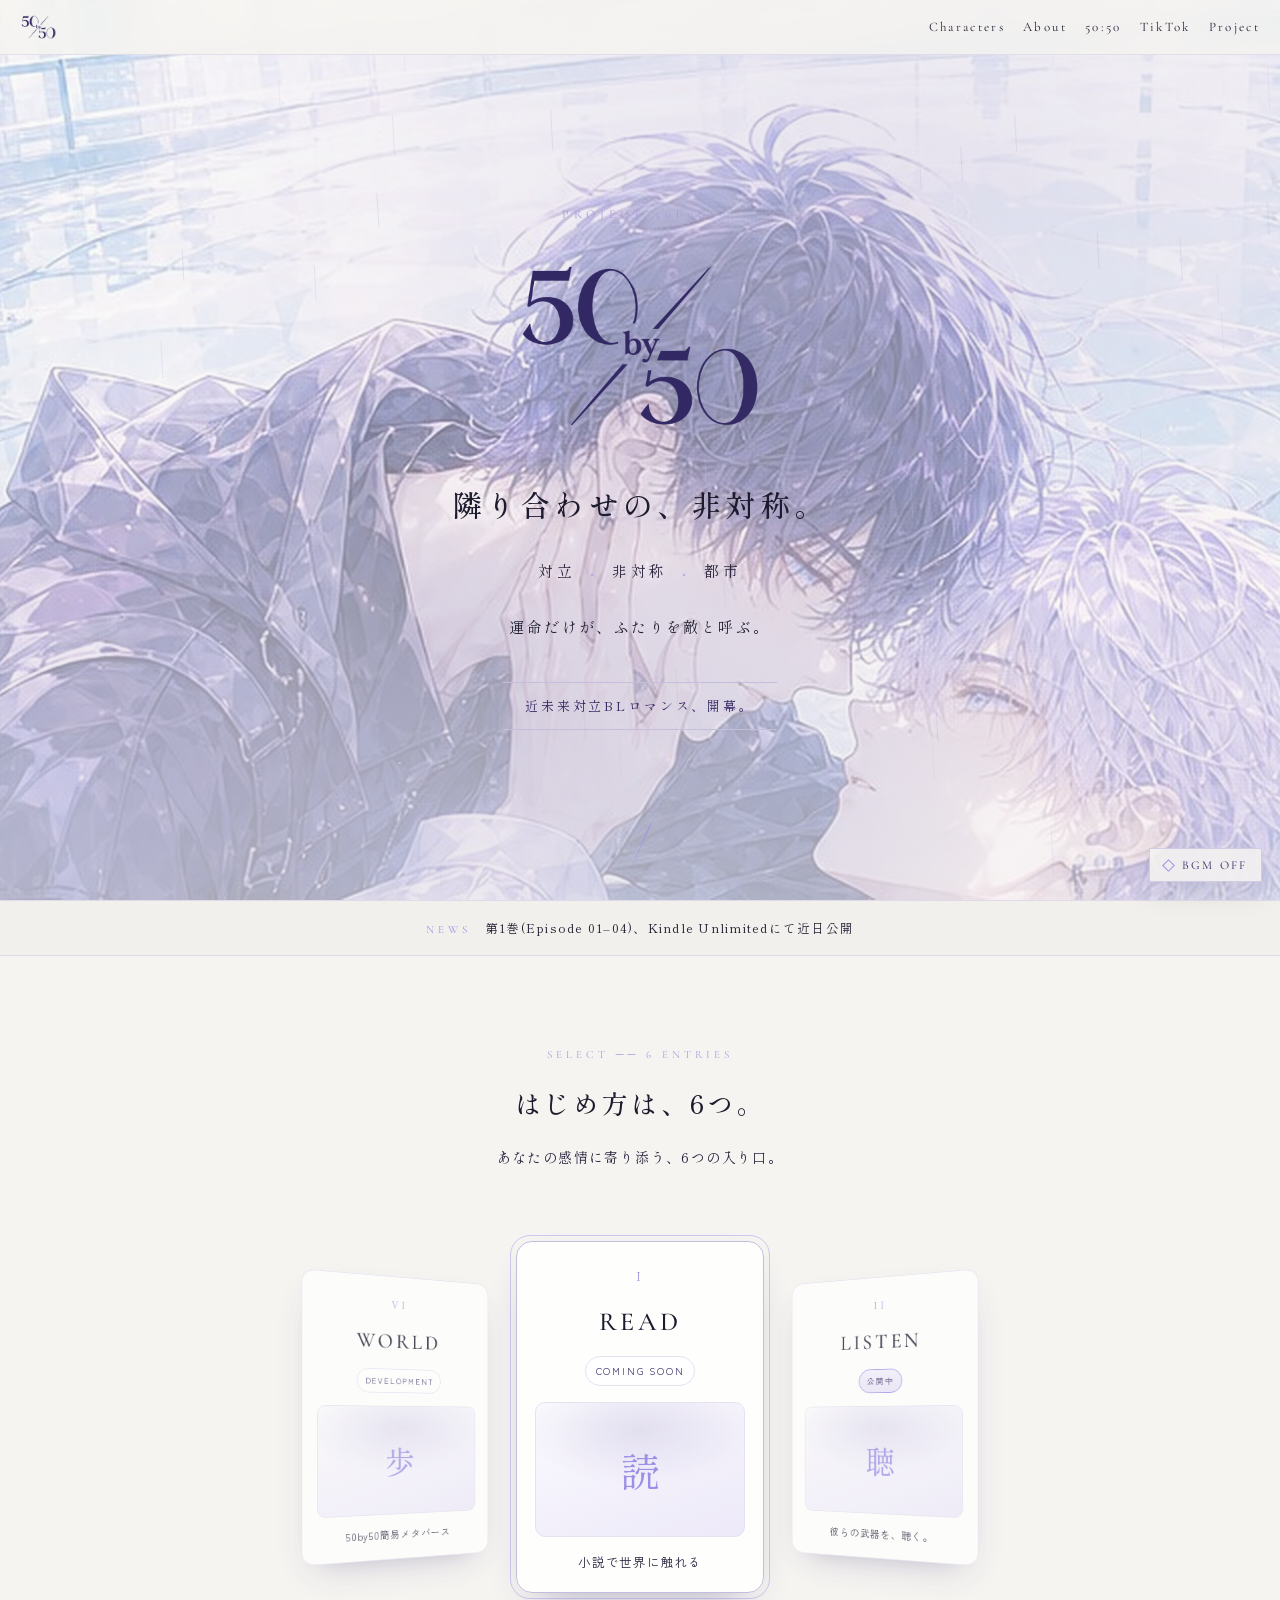
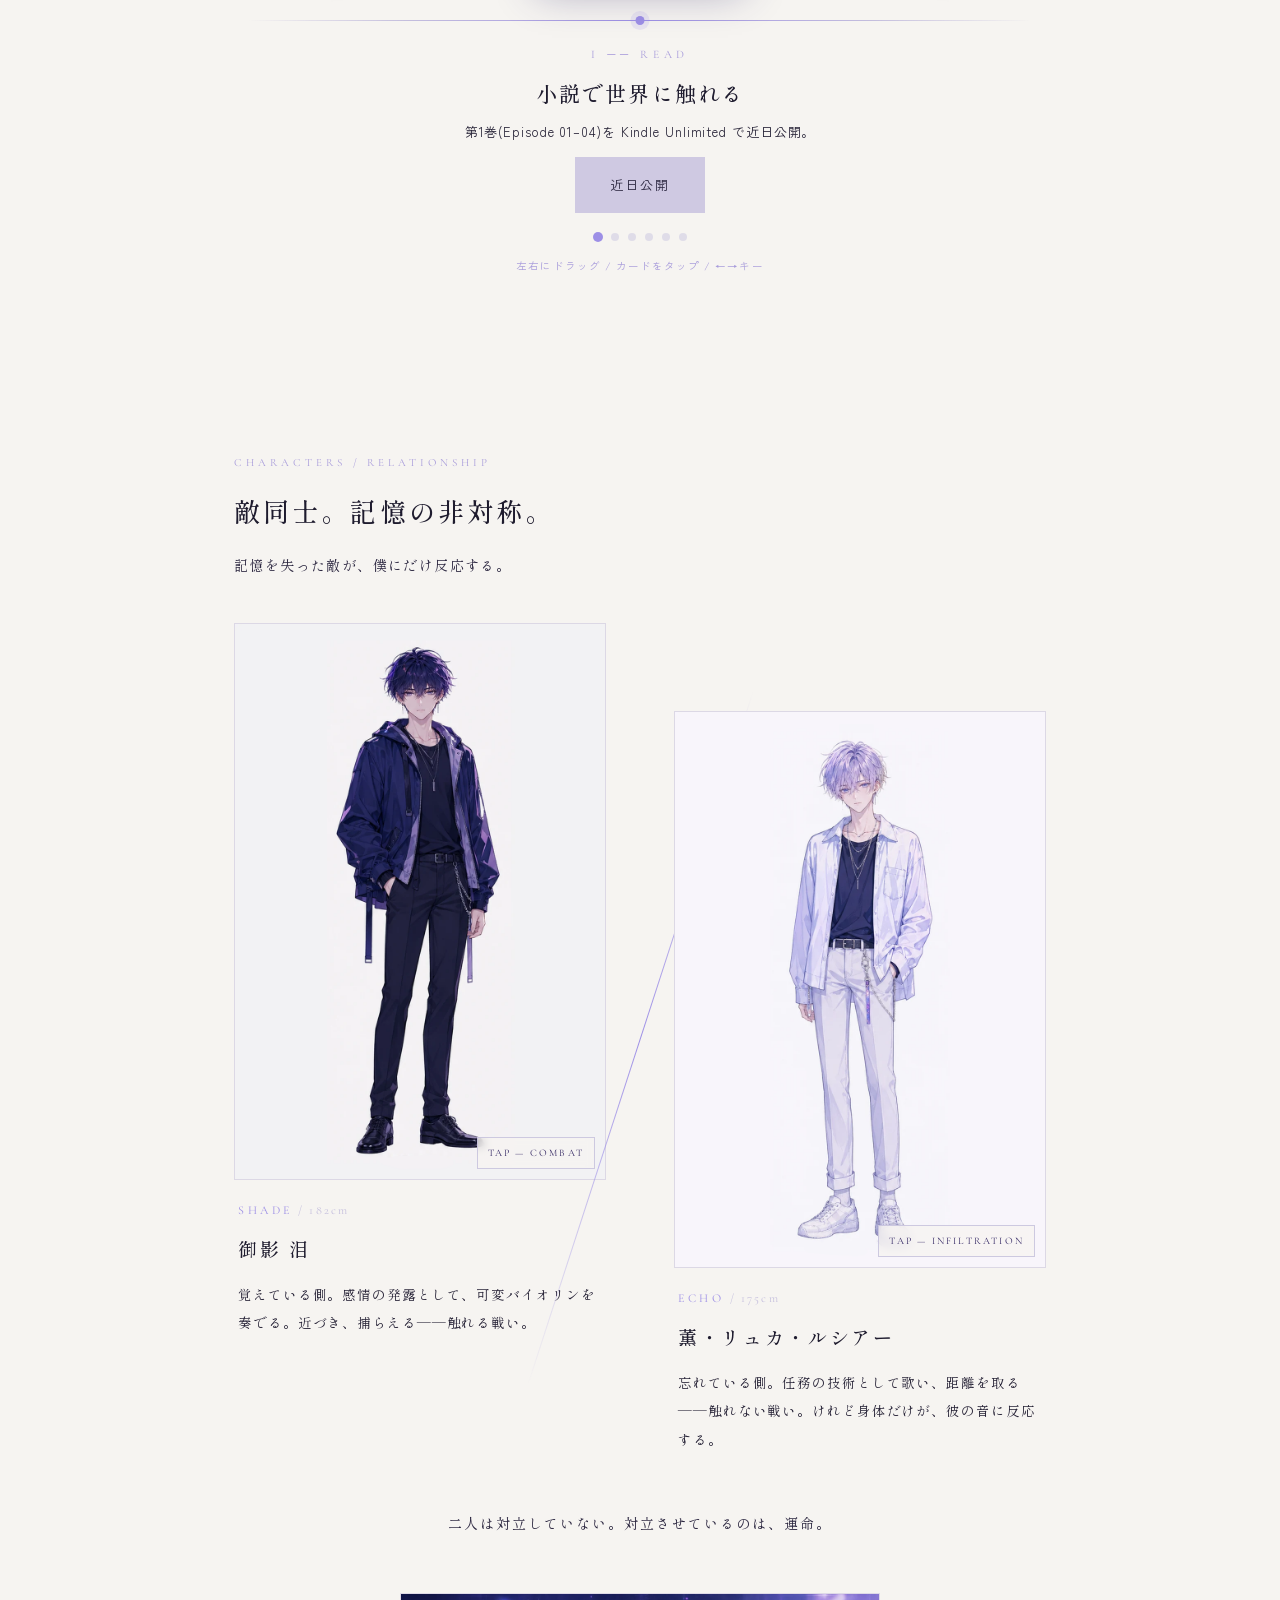
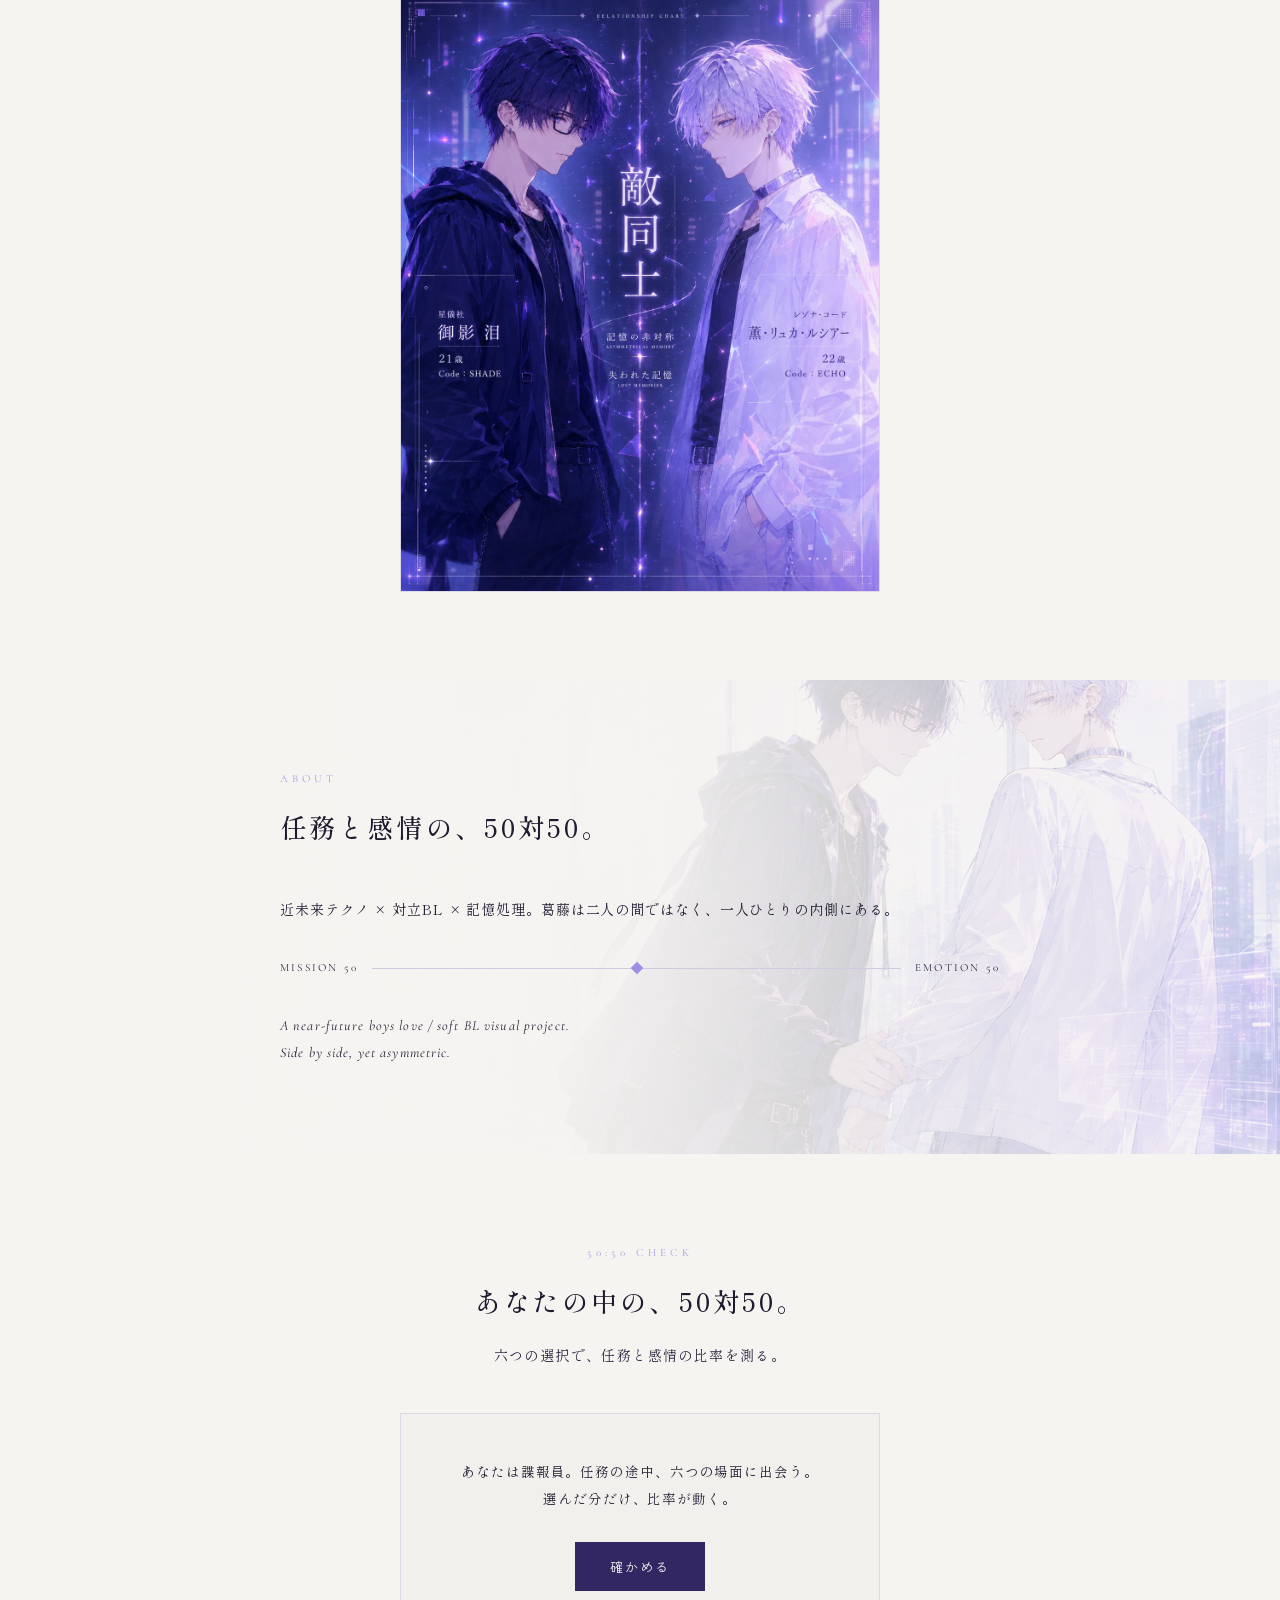
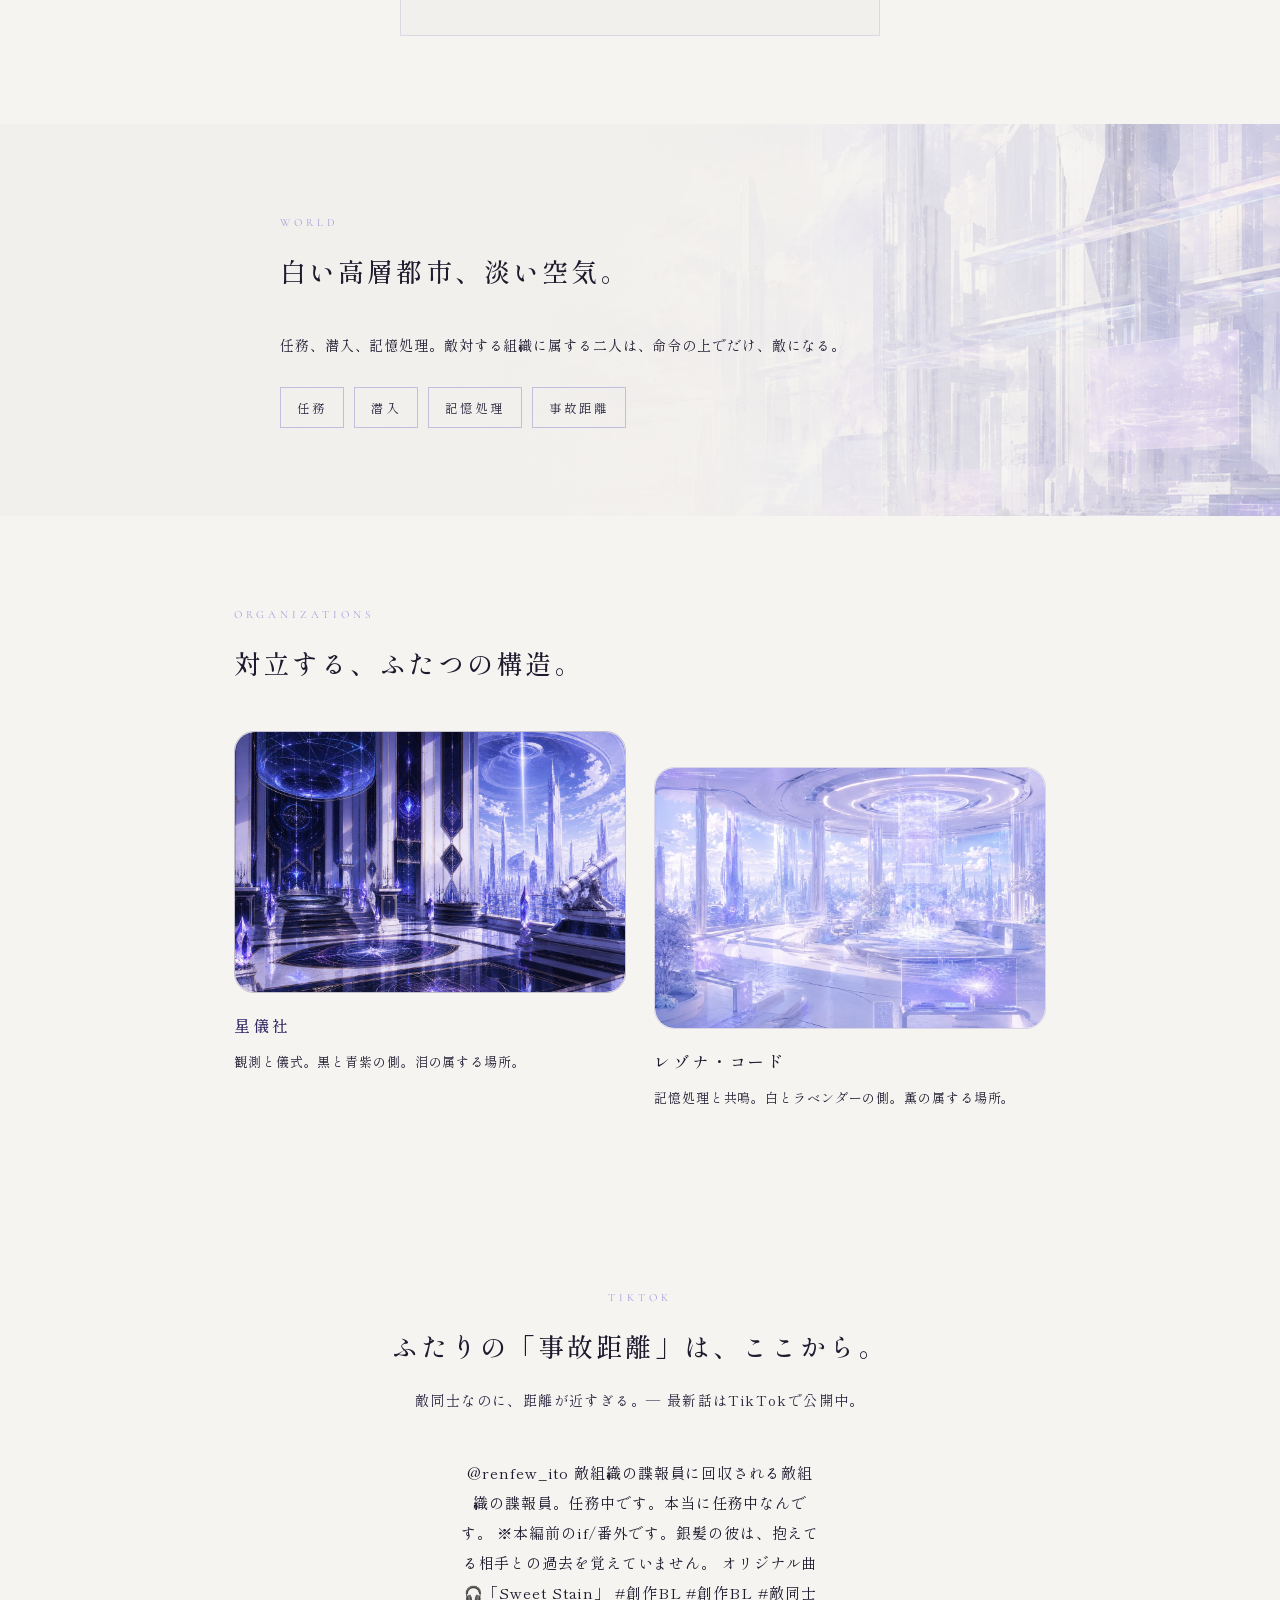
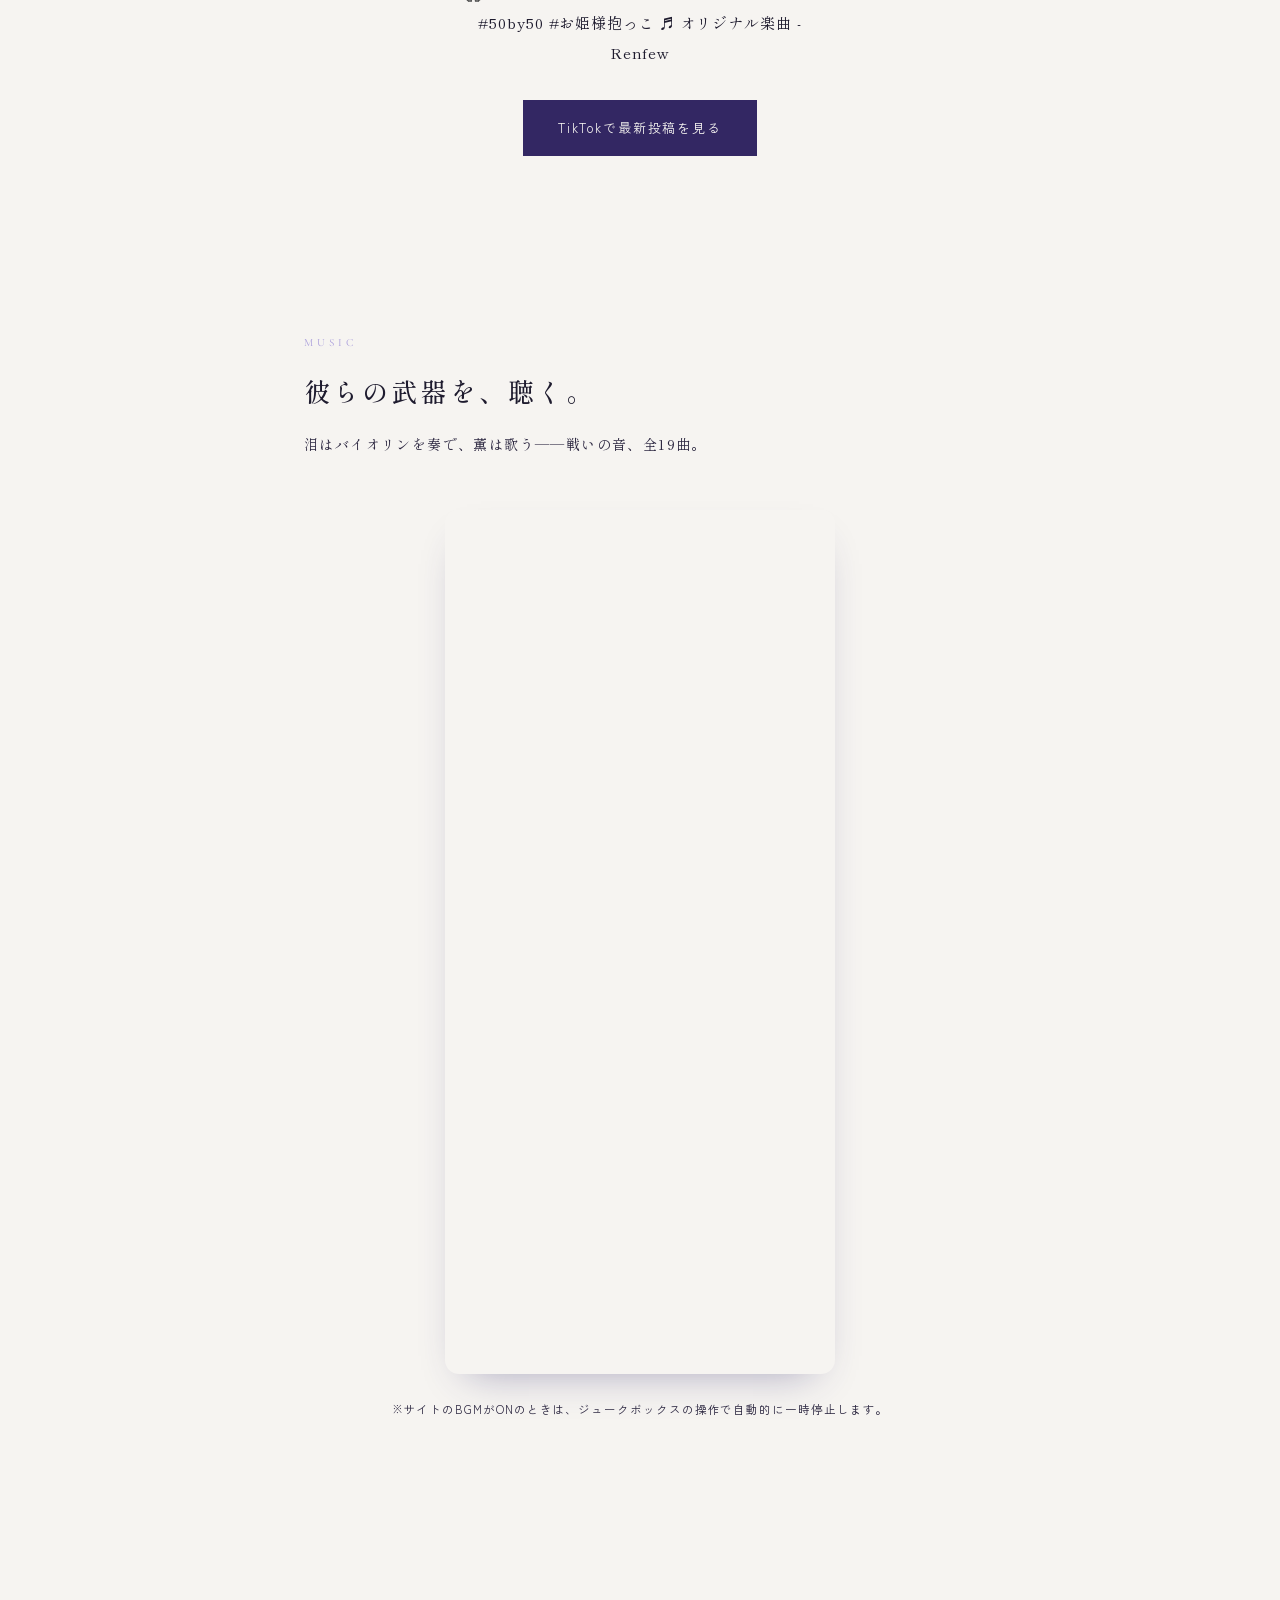
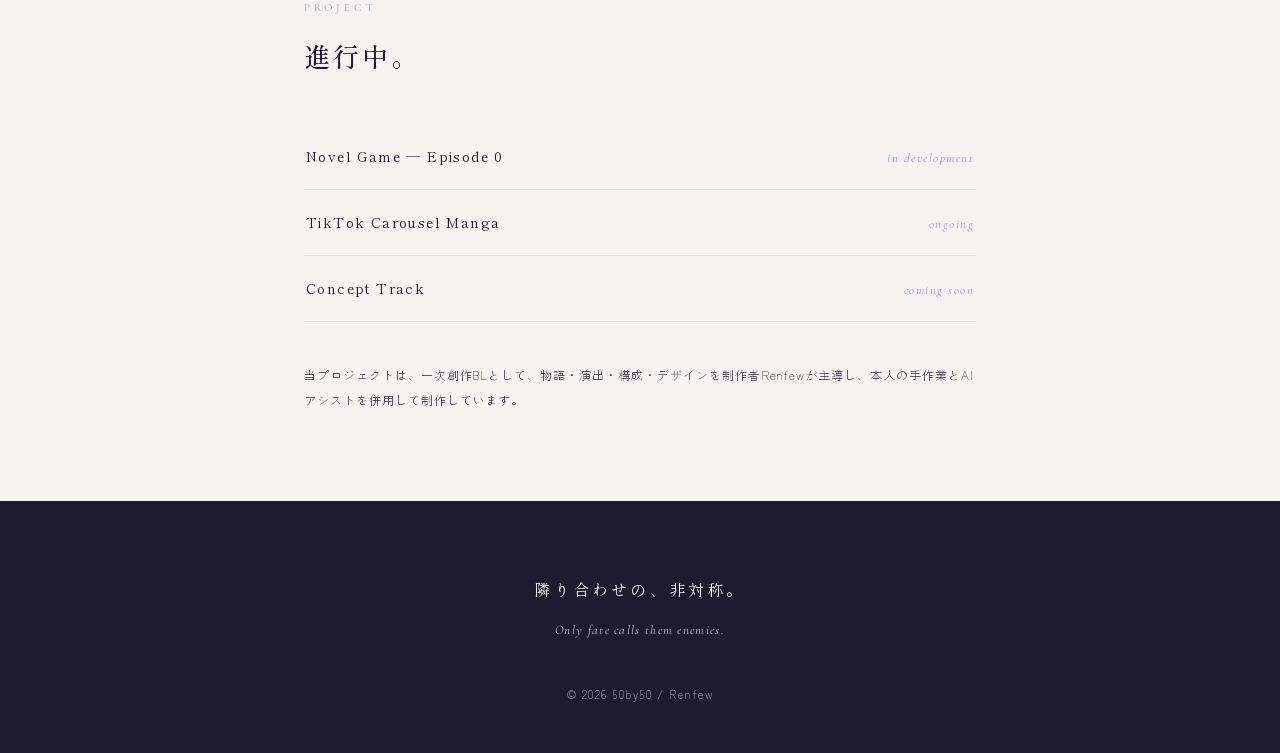
==== index.html @ e81bf373 "Merge branch 'claude/50by50-lp-renewal-pm21ul': LP renewal (hero rain canvas, NEWS band, entry selec" ====
<!DOCTYPE html>
<html lang="ja">
<head>
<meta charset="UTF-8">
<meta name="viewport" content="width=device-width, initial-scale=1.0">
<title>50by50 | 隣り合わせの、非対称。— 近未来対立BLロマンス</title>
<meta name="description" content="運命だけが、ふたりを敵と呼ぶ。対立 × 非対称 × 都市 — 近未来対立BLロマンス『50by50』公式サイト。near-future boys love / soft BL visual project.">

<!-- OGP -->
<meta property="og:title" content="50by50 | 隣り合わせの、非対称。">
<meta property="og:description" content="運命だけが、ふたりを敵と呼ぶ。近未来対立BLロマンス、開幕。">
<meta property="og:type" content="website">
<meta property="og:url" content="https://yuukigenira-dev.github.io/50by50-lp/">
<meta property="og:image" content="https://yuukigenira-dev.github.io/50by50-lp/assets/images/ogp.jpg">
<meta property="og:image:secure_url" content="https://yuukigenira-dev.github.io/50by50-lp/assets/images/ogp.jpg">
<meta property="og:image:type" content="image/jpeg">
<meta property="og:image:width" content="1200">
<meta property="og:image:height" content="630">
<meta property="og:image:alt" content="50by50 | 隣り合わせの、非対称。">
<meta name="twitter:card" content="summary_large_image">
<meta name="twitter:title" content="50by50 | 隣り合わせの、非対称。">
<meta name="twitter:description" content="運命だけが、ふたりを敵と呼ぶ。近未来対立BLロマンス、開幕。">
<meta name="twitter:image" content="https://yuukigenira-dev.github.io/50by50-lp/assets/images/ogp.jpg">

<link rel="icon" type="image/png" href="assets/icons/favicon.png">
<link rel="preconnect" href="https://fonts.googleapis.com">
<link rel="preconnect" href="https://fonts.gstatic.com" crossorigin>
<link href="https://fonts.googleapis.com/css2?family=Shippori+Mincho+B1:wght@400;500;600&family=Zen+Kaku+Gothic+New:wght@300;400;500&family=Cormorant+Garamond:ital,wght@0,400;0,500;1,400&display=swap" rel="stylesheet">
<link rel="stylesheet" href="style.css">
</head>
<body>

<!-- ===== Header ===== -->
<header class="site-header" id="siteHeader">
  <a href="#hero" class="header-logo" aria-label="50by50 トップへ">
    <img src="assets/icons/logo-50by50-full-dark.png" alt="50by50">
  </a>
  <nav class="header-nav" aria-label="セクション">
    <a href="#characters">Characters</a>
    <a href="#about">About</a>
    <a href="#diagnosis">50:50</a>
    <a href="#tiktok">TikTok</a>
    <a href="#project">Project</a>
  </nav>
</header>

<!-- ===== BGM Control ===== -->
<button class="bgm-toggle" type="button" aria-pressed="false" aria-label="BGMをオンにする" data-bgm-toggle>
  <span class="bgm-mark" aria-hidden="true"></span>
  <span class="bgm-label">BGM OFF</span>
</button>
<audio id="siteBgm" src="assets/audio/bgm-main.mp3" preload="auto" loop></audio>

<!-- ===== 1. Hero ===== -->
<section class="hero" id="hero">
  <div class="hero-bg" aria-hidden="true">
    <img src="assets/images/hero-rain.jpg" alt="" decoding="async" fetchpriority="high">
    <div class="hero-veil"></div>
    <canvas id="heroRainFx"></canvas>
  </div>

  <div class="hero-inner">
    <p class="hero-eyebrow">PROJECT&nbsp;50by50</p>
    <h1 class="hero-logo">
      <img src="assets/icons/logo-50by50-full-dark.png" alt="50by50">
    </h1>
    <p class="hero-concept">隣り合わせの、非対称。</p>
    <p class="hero-formula"><span>対立</span><i>×</i><span>非対称</span><i>×</i><span>都市</span></p>
    <p class="hero-emotion">運命だけが、ふたりを敵と呼ぶ。</p>
    <p class="hero-genre">近未来対立BLロマンス、開幕。</p>
  </div>

  <a href="#characters" class="hero-scroll" aria-label="次のセクションへ">
    <span class="hero-scroll-line"></span>
  </a>
</section>

<!-- ===== 1.5 News ===== -->
<aside class="news-band" id="news" aria-label="お知らせ">
  <ul class="news-list">
    <!-- 項目追加時: <li><time class="news-date" datetime="2026-01-01">2026.01.01</time><a class="news-text" href="URL">本文</a></li> -->
    <li>
      <span class="news-label">NEWS</span>
      <span class="news-text">第1巻(Episode 01–04)、Kindle Unlimitedにて近日公開</span>
    </li>
  </ul>
</aside>

<!-- ===== 1.6 Entries（はじめ方は、6つ。） ===== -->
<section class="section entries" id="entries" aria-label="はじめ方の選択">
  <div class="section-head fade">
    <p class="eyebrow">SELECT&nbsp;──&nbsp;6&nbsp;ENTRIES</p>
    <h2>はじめ方は、6つ。</h2>
    <p class="section-lead">あなたの感情に寄り添う、6つの入り口。</p>
  </div>

  <div class="entry-stage" id="entryStage" role="listbox" aria-label="入り口を選ぶ(左右にドラッグ)"></div>

  <div class="entry-readout" aria-live="polite">
    <p class="entry-kicker" id="entryKicker"></p>
    <h3 id="entryTitle"></h3>
    <p class="entry-desc" id="entryDesc"></p>
    <a class="btn btn-accent entry-cta" id="entryCta" href="#"></a>
  </div>
  <div class="entry-dots" id="entryDots"></div>
  <p class="entry-hint">左右にドラッグ / カードをタップ / ←→キー</p>
</section>

<!-- ===== 2. Characters / Relationship ===== -->
<section class="section characters" id="characters">
  <div class="section-head fade">
    <p class="eyebrow">CHARACTERS&nbsp;/&nbsp;RELATIONSHIP</p>
    <h2>敵同士。記憶の非対称。</h2>
    <p class="section-lead">記憶を失った敵が、僕にだけ反応する。</p>
  </div>

  <div class="char-stage">
    <article class="char-card char-shade fade">
      <figure class="char-toggle" tabindex="0" role="button" aria-pressed="false" aria-label="泪の立ち絵を通常と戦闘で切り替え">
        <img class="img-base" src="assets/images/character-shade.webp" alt="御影泪 / SHADE 立ち絵">
        <img class="img-alt" src="assets/images/character-shade-battle.webp" alt="御影泪 / SHADE 戦闘形態 — 可変バイオリン" loading="lazy">
        <span class="tap-badge">TAP&nbsp;—&nbsp;COMBAT</span>
      </figure>
      <div class="char-meta">
        <p class="char-code">SHADE<span class="char-h">&nbsp;/&nbsp;182cm</span></p>
        <h3>御影&nbsp;泪</h3>
        <p class="char-desc">覚えている側。感情の発露として、可変バイオリンを奏でる。近づき、捕らえる——触れる戦い。</p>
      </div>
    </article>

    <div class="char-slash fade" aria-hidden="true"><span></span></div>

    <article class="char-card char-echo fade">
      <figure class="char-toggle" tabindex="0" role="button" aria-pressed="false" aria-label="薫の立ち絵を通常と潜入形態で切り替え">
        <img class="img-base" src="assets/images/character-echo.webp" alt="薫・リュカ・ルシアー / ECHO 立ち絵">
        <img class="img-alt" src="assets/images/character-echo-alt.webp" alt="薫・リュカ・ルシアー / ECHO 女装潜入形態" loading="lazy">
        <span class="tap-badge">TAP&nbsp;—&nbsp;INFILTRATION</span>
      </figure>
      <div class="char-meta">
        <p class="char-code">ECHO<span class="char-h">&nbsp;/&nbsp;175cm</span></p>
        <h3>薫・リュカ・ルシアー</h3>
        <p class="char-desc">忘れている側。任務の技術として歌い、距離を取る——触れない戦い。けれど身体だけが、彼の音に反応する。</p>
      </div>
    </article>
  </div>

  <p class="char-note fade">二人は対立していない。対立させているのは、運命。</p>

  <figure class="relationship-fig fade">
    <img src="assets/images/relationship.webp" alt="相関図: 敵同士 — 記憶の非対称 / 失われた記憶" loading="lazy">
  </figure>
</section>

<!-- ===== 3. About ===== -->
<section class="section about" id="about">
  <div class="section-head fade">
    <p class="eyebrow">ABOUT</p>
    <h2>任務と感情の、50対50。</h2>
  </div>
  <div class="about-body fade">
    <p>近未来テクノ × 対立BL × 記憶処理。葛藤は二人の間ではなく、一人ひとりの内側にある。</p>
    <div class="gauge" role="img" aria-label="任務50 対 感情50のゲージ">
      <span class="gauge-label">MISSION&nbsp;50</span>
      <span class="gauge-bar"><i></i></span>
      <span class="gauge-label">EMOTION&nbsp;50</span>
    </div>
    <p class="about-en">A near-future boys love / soft BL visual project.<br>Side by side, yet asymmetric.</p>
  </div>
</section>

<!-- ===== 3.5 50:50 Check（診断） ===== -->
<section class="section diagnosis" id="diagnosis">
  <div class="section-head fade">
    <p class="eyebrow">50:50&nbsp;CHECK</p>
    <h2>あなたの中の、50対50。</h2>
    <p class="section-lead">六つの選択で、任務と感情の比率を測る。</p>
  </div>

  <div class="diag-stage fade" id="diagStage">

    <!-- 導入 -->
    <div class="diag-view" data-diag-view="intro">
      <p class="diag-copy">あなたは諜報員。任務の途中、六つの場面に出会う。<br>選んだ分だけ、比率が動く。</p>
      <button type="button" class="btn btn-accent diag-start">確かめる</button>
    </div>

    <!-- 設問（中身はJSが差し込む） -->
    <div class="diag-view" data-diag-view="question" hidden>
      <p class="diag-progress"><span class="diag-qnum">01</span>&nbsp;/&nbsp;<span class="diag-qtotal">06</span></p>
      <div class="diag-progress-bar" aria-hidden="true"><i></i></div>
      <p class="diag-qtext"></p>
      <div class="diag-choices">
        <button type="button" class="diag-choice" data-side="m"></button>
        <button type="button" class="diag-choice" data-side="e"></button>
      </div>
    </div>

    <!-- 結果 -->
    <div class="diag-view diag-result" data-diag-view="result" hidden aria-live="polite">
      <p class="diag-result-eyebrow">YOUR&nbsp;RATIO</p>
      <h3 class="diag-type"></h3>
      <p class="diag-type-en"></p>
      <div class="gauge diag-gauge" role="img" aria-label="あなたの任務と感情の比率">
        <span class="gauge-label">MISSION&nbsp;<b class="diag-m">50</b></span>
        <span class="gauge-bar"><i></i></span>
        <span class="gauge-label">EMOTION&nbsp;<b class="diag-e">50</b></span>
      </div>
      <p class="diag-result-copy"></p>
      <figure class="diag-card-fig">
        <img class="diag-card-img" alt="50:50診断の結果カード">
        <figcaption>画像を長押しでも保存できます</figcaption>
      </figure>
      <div class="diag-actions">
        <button type="button" class="btn btn-accent diag-share">画像をシェア</button>
        <button type="button" class="btn btn-line diag-save">画像を保存</button>
        <button type="button" class="btn btn-line diag-copy-cap">キャプションをコピー</button>
      </div>
      <p class="diag-note">#50by50 を添えて、あなたの比率を残していって。</p>
      <button type="button" class="diag-retry">もう一度確かめる</button>
    </div>

  </div>
</section>

<!-- ===== 4. World ===== -->
<section class="section world" id="world">
  <div class="section-head fade">
    <p class="eyebrow">WORLD</p>
    <h2>白い高層都市、淡い空気。</h2>
  </div>
  <div class="world-body fade">
    <p>任務、潜入、記憶処理。敵対する組織に属する二人は、命令の上でだけ、敵になる。</p>
    <ul class="world-words" aria-label="世界観キーワード">
      <li>任務</li><li>潜入</li><li>記憶処理</li><li>事故距離</li>
    </ul>
  </div>
</section>

<!-- ===== 5. Organizations ===== -->
<section class="section orgs" id="organizations">
  <div class="section-head fade">
    <p class="eyebrow">ORGANIZATIONS</p>
    <h2>対立する、ふたつの構造。</h2>
  </div>
  <div class="org-grid">
    <article class="org-card org-dark fade">
      <figure><img src="assets/images/org-seigisha.webp" alt="星儀社イメージ" loading="lazy"></figure>
      <h3>星儀社</h3>
      <p>観測と儀式。黒と青紫の側。泪の属する場所。</p>
    </article>
    <article class="org-card org-light fade">
      <figure><img src="assets/images/org-resona.webp" alt="レゾナ・コードイメージ" loading="lazy"></figure>
      <h3>レゾナ・コード</h3>
      <p>記憶処理と共鳴。白とラベンダーの側。薫の属する場所。</p>
    </article>
  </div>
</section>

<!-- ===== 6. TikTok ===== -->
<section class="section tiktok" id="tiktok">
  <div class="section-head fade">
    <p class="eyebrow">TIKTOK</p>
    <h2>ふたりの「事故距離」は、ここから。</h2>
    <p class="section-lead">敵同士なのに、距離が近すぎる。— 最新話はTikTokで公開中。</p>
  </div>
  <div class="tiktok-body fade">
    <blockquote class="tiktok-embed" cite="https://www.tiktok.com/@renfew_ito/video/7650756233498021138" data-video-id="7650756233498021138" style="max-width: 360px; min-width: 325px;">
      <section>
        <a target="_blank" title="@renfew_ito" href="https://www.tiktok.com/@renfew_ito?refer=embed">@renfew_ito</a>
        敵組織の諜報員に回収される敵組織の諜報員。任務中です。本当に任務中なんです。
        ※本編前のif/番外です。銀髪の彼は、抱えてる相手との過去を覚えていません。
        オリジナル曲🎧「Sweet Stain」
        <a title="創作bl" target="_blank" href="https://www.tiktok.com/tag/%E5%89%B5%E4%BD%9Cbl?refer=embed">#創作BL</a>
        <a title="創作bl" target="_blank" href="https://www.tiktok.com/tag/%E5%89%B5%E4%BD%9Cbl?refer=embed">#創作BL</a>
        <a title="敵同士" target="_blank" href="https://www.tiktok.com/tag/%E6%95%B5%E5%90%8C%E5%A3%AB?refer=embed">#敵同士</a>
        <a title="50by50" target="_blank" href="https://www.tiktok.com/tag/50by50?refer=embed">#50by50</a>
        <a title="お姫様抱っこ" target="_blank" href="https://www.tiktok.com/tag/%E3%81%8A%E5%A7%AB%E6%A7%98%E6%8A%B1%E3%81%A3%E3%81%93?refer=embed">#お姫様抱っこ</a>
        <a target="_blank" title="♬ オリジナル楽曲  - Renfew" href="https://www.tiktok.com/music/オリジナル楽曲-Renfew-7650756279216507669?refer=embed">♬ オリジナル楽曲  - Renfew</a>
      </section>
    </blockquote>
    <script async src="https://www.tiktok.com/embed.js"></script>
    <a class="btn btn-accent" href="https://www.tiktok.com/@renfew_ito" target="_blank" rel="noopener">
      TikTokで最新投稿を見る
    </a>
  </div>
</section>

<!-- ===== 7. Music（Resonant Jukebox） ===== -->
<section class="section music" id="music">
  <div class="section-head fade">
    <p class="eyebrow">MUSIC</p>
    <h2>彼らの武器を、聴く。</h2>
    <p class="section-lead">泪はバイオリンを奏で、薫は歌う——戦いの音、全19曲。</p>
  </div>
  <div class="jukebox-wrap fade">
    <iframe frameborder="0"
      src="https://itch.io/embed-upload/18254888?color=F7F6FC"
      allowfullscreen=""
      width="390" height="864"
      title="50by50 Resonant Jukebox"
      loading="lazy">
      <a href="https://renfew.itch.io/50by50-jukebox">Play 50by50-Jukebox on itch.io</a>
    </iframe>
  </div>
  <p class="jukebox-note fade">※サイトのBGMがONのときは、ジュークボックスの操作で自動的に一時停止します。</p>
</section>

<!-- ===== 8. Project ===== -->
<section class="section project" id="project">
  <div class="section-head fade">
    <p class="eyebrow">PROJECT</p>
    <h2>進行中。</h2>
  </div>
  <ul class="project-list fade">
    <li><span class="pj-name">Novel&nbsp;Game&nbsp;—&nbsp;Episode&nbsp;0</span><span class="pj-status">in&nbsp;development</span></li>
    <li><span class="pj-name">TikTok&nbsp;Carousel&nbsp;Manga</span><span class="pj-status">ongoing</span></li>
    <li><span class="pj-name">Concept&nbsp;Track</span><span class="pj-status">coming&nbsp;soon</span></li>
  </ul>
  <p class="project-note fade">当プロジェクトは、一次創作BLとして、物語・演出・構成・デザインを制作者Renfewが主導し、本人の手作業とAIアシストを併用して制作しています。</p>
</section>

<!-- ===== Footer ===== -->
<footer class="site-footer">
  <p class="footer-concept">隣り合わせの、非対称。</p>
  <p class="footer-en">Only fate calls them enemies.</p>
  <p class="footer-credit">&copy; 2026 50by50 / Renfew</p>
</footer>

<script src="script.js"></script>
<script src="diagnosis.js"></script>
</body>
</html>
---- style.css ----
/* ==========================================================
   50by50 LP — style.css
   確定パレット（13_カラーパレット準拠）
   面は淡く、点で締める。Accentは画面の5〜10%。純黒禁止。
   ========================================================== */
:root {
  --logo-dark: #332763;
  --base: #F6F4F1;
  --base-alt: #F2F0EC;
  --dark-1: #1E1B2E;
  --dark-2: #252135;
  --dark-3: #2C2740;
  --sub-1: #CFC9E2;
  --sub-2: #C4BEDD;
  --accent-rui: #9D8FE6;
  --accent-soft: #A89CDB;

  --font-display: "Shippori Mincho B1", "Noto Serif JP", serif;
  --font-en: "Cormorant Garamond", serif;
  --font-ui: "Zen Kaku Gothic New", sans-serif;
}

* { margin: 0; padding: 0; box-sizing: border-box; }

html { scroll-behavior: smooth; }

body {
  background: var(--base);
  color: var(--dark-1);
  font-family: var(--font-display);
  font-weight: 400;
  line-height: 2;
  letter-spacing: 0.06em;
  font-size: 15px;
  -webkit-font-smoothing: antialiased;
}

img { max-width: 100%; display: block; }
a { color: inherit; text-decoration: none; }
a:focus-visible, button:focus-visible {
  outline: 2px solid var(--accent-rui);
  outline-offset: 3px;
}

/* ===== Header ===== */
.site-header {
  position: fixed;
  top: 0; left: 0; right: 0;
  z-index: 100;
  display: flex;
  align-items: center;
  justify-content: space-between;
  padding: 14px 20px;
  background: color-mix(in srgb, var(--base) 82%, transparent);
  backdrop-filter: blur(10px);
  -webkit-backdrop-filter: blur(10px);
  border-bottom: 1px solid color-mix(in srgb, var(--sub-1) 50%, transparent);
  transition: padding .3s ease;
}
.header-logo img { height: 26px; width: auto; }
.header-nav { display: flex; gap: 18px; }
.header-nav a {
  font-family: var(--font-en);
  font-size: 13px;
  letter-spacing: 0.18em;
  color: var(--dark-2);
}
.header-nav a:hover { color: var(--accent-rui); }
@media (max-width: 480px) {
  .header-nav { gap: 12px; }
  .header-nav a { font-size: 11px; letter-spacing: 0.12em; }
}

/* ===== Hero ===== */
.hero {
  position: relative;
  min-height: 100svh;
  display: flex;
  align-items: center;
  justify-content: center;
  overflow: hidden;
  text-align: center;
}
.hero-bg {
  position: absolute; inset: 0;
  z-index: 0;
}
.hero-bg video {
  width: 100%; height: 100%;
  object-fit: cover;
  opacity: 0.3; /* 規定: 0.25〜0.35 */
}
.hero-bg img {
  width: 100%; height: 100%;
  object-fit: cover;
  object-position: center 58%; /* 水面ライン(WATER_TOP)と合わせる */
}
.hero-bg canvas {
  position: absolute; inset: 0;
  width: 100%; height: 100%;
  pointer-events: none;
}
.hero-veil {
  position: absolute; inset: 0;
  background:
    radial-gradient(ellipse 90% 60% at 70% 20%, color-mix(in srgb, var(--sub-1) 45%, transparent), transparent 70%),
    radial-gradient(ellipse 80% 55% at 25% 85%, color-mix(in srgb, var(--sub-2) 40%, transparent), transparent 70%),
    linear-gradient(180deg, color-mix(in srgb, var(--base) 30%, transparent), color-mix(in srgb, var(--base) 65%, transparent));
}
.hero-inner {
  position: relative;
  z-index: 1;
  padding: 96px 24px 64px;
  max-width: 560px;
}
.hero-eyebrow {
  font-family: var(--font-en);
  font-size: 12px;
  letter-spacing: 0.42em;
  color: var(--accent-soft);
  margin-bottom: 28px;
}
.hero-logo img {
  width: min(260px, 64vw);
  margin: 0 auto 36px;
}
.hero-concept {
  font-size: clamp(22px, 6vw, 30px);
  font-weight: 500;
  letter-spacing: 0.14em;
  margin-bottom: 22px;
}
.hero-formula {
  font-family: var(--font-en);
  font-size: 13px;
  letter-spacing: 0.3em;
  color: var(--dark-3);
  margin-bottom: 26px;
  display: flex;
  justify-content: center;
  gap: 14px;
  align-items: baseline;
}
.hero-formula span { font-family: var(--font-display); font-size: 15px; }
.hero-formula i { font-style: normal; color: var(--accent-rui); font-size: 11px; }
.hero-emotion {
  font-size: 15px;
  letter-spacing: 0.16em;
  color: var(--dark-2);
  margin-bottom: 40px;
}
.hero-genre {
  display: inline-block;
  font-size: 13px;
  letter-spacing: 0.22em;
  color: var(--logo-dark);
  border-top: 1px solid var(--sub-2);
  border-bottom: 1px solid var(--sub-2);
  padding: 10px 22px;
}
.hero-scroll {
  position: absolute;
  bottom: 26px; left: 50%;
  transform: translateX(-50%) rotate(24deg); /* 斜線=ロゴの╱に対応 */
  z-index: 1;
}
.hero-scroll-line {
  display: block;
  width: 1px; height: 52px;
  background: linear-gradient(var(--accent-rui), transparent);
  animation: drop 2.4s ease-in-out infinite;
}
@keyframes drop {
  0% { transform: scaleY(0); transform-origin: top; }
  55% { transform: scaleY(1); transform-origin: top; }
  56% { transform-origin: bottom; }
  100% { transform: scaleY(0); transform-origin: bottom; }
}

/* ===== News band ===== */
.news-band {
  background: var(--base-alt);
  border-top: 1px solid color-mix(in srgb, var(--sub-1) 55%, transparent);
  border-bottom: 1px solid color-mix(in srgb, var(--sub-1) 55%, transparent);
}
.news-list {
  list-style: none;
  max-width: 720px;
  margin: 0 auto;
  padding: 14px 24px;
}
.news-list li {
  display: flex;
  align-items: baseline;
  justify-content: center;
  gap: 14px;
  flex-wrap: wrap;
}
.news-label {
  font-family: var(--font-en);
  font-size: 11px;
  letter-spacing: 0.36em;
  color: var(--accent-rui);
  white-space: nowrap;
}
.news-date {
  font-family: var(--font-en);
  font-size: 12px;
  letter-spacing: 0.14em;
  color: var(--accent-soft);
  white-space: nowrap;
}
.news-text {
  font-size: 12.5px;
  letter-spacing: 0.1em;
  color: var(--dark-2);
}
a.news-text:hover { color: var(--logo-dark); }

/* ===== Sections common ===== */
.section {
  padding: 88px 24px;
  max-width: 720px;
  margin: 0 auto;
}
.section-head { margin-bottom: 44px; }
.eyebrow {
  font-family: var(--font-en);
  font-size: 11px;
  letter-spacing: 0.36em;
  color: var(--accent-soft);
  margin-bottom: 14px;
}
.section-head h2 {
  font-size: clamp(20px, 5.4vw, 26px);
  font-weight: 500;
  letter-spacing: 0.12em;
  line-height: 1.8;
}
.section-lead {
  margin-top: 16px;
  font-size: 14px;
  color: var(--dark-3);
  letter-spacing: 0.1em;
}

/* fade-in */
.fade {
  opacity: 0;
  transform: translateY(18px);
  transition: opacity .9s ease, transform .9s ease;
}
.fade.is-visible { opacity: 1; transform: none; }
@media (prefers-reduced-motion: reduce) {
  html { scroll-behavior: auto; }
  .fade { opacity: 1; transform: none; transition: none; }
  .hero-scroll-line { animation: none; }
}

/* ===== Entries（はじめ方は、6つ。） ===== */
.section.entries {
  max-width: 980px;
  text-align: center;
}
.entries {
  --sel-card-w: min(248px, 60vw);
  --sel-card-h: calc(var(--sel-card-w) * 1.42);
  --sel-line: color-mix(in srgb, var(--sub-1) 55%, white);
}
.entry-stage {
  position: relative;
  height: calc(var(--sel-card-h) + 70px);
  margin-top: 34px;
  perspective: 1100px;
  touch-action: pan-y;
  cursor: grab;
  user-select: none;
  -webkit-user-select: none;
}
.entry-stage.dragging { cursor: grabbing; }
.entry-card {
  position: absolute;
  left: 50%; top: 26px;
  width: var(--sel-card-w);
  height: var(--sel-card-h);
  margin-left: calc(var(--sel-card-w) / -2);
  border-radius: 16px;
  padding: 22px 18px 18px;
  background: rgba(255, 255, 255, .86);
  border: 1px solid var(--sel-line);
  box-shadow: 0 18px 40px -22px rgba(52, 46, 110, .45);
  display: flex;
  flex-direction: column;
  align-items: center;
  gap: 8px;
  backface-visibility: hidden;
  will-change: transform, opacity;
}
.entry-card .no {
  font-family: var(--font-display);
  font-size: 12px;
  letter-spacing: .3em;
  color: var(--accent-soft);
}
.entry-card .en {
  font-family: var(--font-en);
  font-weight: 500;
  font-size: 26px;
  letter-spacing: .14em;
  color: var(--dark-1);
}
.entry-card .chip {
  font-family: var(--font-ui);
  font-size: 10px;
  letter-spacing: .18em;
  padding: 4px 10px;
  border-radius: 999px;
  border: 1px solid var(--sel-line);
  color: var(--logo-dark);
  background: #fff;
}
.entry-card .chip.live {
  border-color: var(--accent-rui);
  background: linear-gradient(180deg, #F1EEFB, #E7E2F8);
}
.entry-card .art {
  width: 100%;
  flex: 1;
  border-radius: 10px;
  margin: 8px 0 4px;
  border: 1px solid var(--sel-line);
  display: flex;
  align-items: center;
  justify-content: center;
  font-family: var(--font-display);
  font-size: 40px;
  color: var(--accent-rui);
  background:
    radial-gradient(80% 60% at 50% 20%, color-mix(in srgb, var(--sub-2) 40%, transparent), transparent 70%),
    linear-gradient(160deg, #FBFAFE, #EDE9F9);
}
.entry-card .jp {
  font-family: var(--font-ui);
  font-size: 12.5px;
  color: var(--dark-3);
  letter-spacing: .06em;
}
.entry-card.active { border-color: var(--sub-2); }
.entry-card.active::after {
  content: "";
  position: absolute;
  inset: -7px;
  border-radius: 20px;
  border: 1px solid color-mix(in srgb, var(--accent-rui) 45%, transparent);
  pointer-events: none;
}

/* 判定ライン(音ゲーのレーン線) */
.entry-lane {
  position: absolute;
  left: 8%; right: 8%; bottom: 16px;
  height: 1px;
  background: linear-gradient(90deg, transparent, var(--sub-2) 20%, var(--accent-rui) 50%, var(--sub-2) 80%, transparent);
}
.entry-lane::after {
  content: "";
  position: absolute;
  left: 50%; top: -4px;
  width: 9px; height: 9px;
  border-radius: 50%;
  transform: translateX(-50%);
  background: var(--accent-rui);
  box-shadow: 0 0 0 5px color-mix(in srgb, var(--accent-rui) 15%, transparent);
}

/* 選択表示 */
.entry-readout { margin-top: 6px; min-height: 170px; }
.entry-kicker {
  font-family: var(--font-en);
  font-size: 11.5px;
  letter-spacing: .4em;
  color: var(--accent-soft);
}
.entry-readout h3 {
  font-size: clamp(17px, 3.6vw, 21px);
  font-weight: 500;
  letter-spacing: .1em;
  margin: 6px 0;
}
.entry-desc {
  font-family: var(--font-ui);
  font-size: 13px;
  color: var(--dark-2);
  margin: 0 auto;
  max-width: 520px;
  line-height: 1.8;
}
.entry-cta { margin-top: 14px; }
.entry-cta[aria-disabled="true"] {
  background: var(--sub-1);
  border-color: var(--sub-1);
  color: var(--dark-3);
  cursor: default;
}
.entry-cta[aria-disabled="true"]:hover { opacity: 1; }

.entry-dots {
  display: flex;
  gap: 9px;
  justify-content: center;
  margin-top: 20px;
}
.entry-dots button {
  width: 8px; height: 8px;
  border-radius: 50%;
  border: none;
  cursor: pointer;
  background: var(--sub-2);
  opacity: .45;
  transition: .2s;
  padding: 0;
}
.entry-dots button.on {
  opacity: 1;
  background: var(--accent-rui);
  transform: scale(1.25);
}
.entry-hint {
  font-family: var(--font-ui);
  font-size: 10.5px;
  color: var(--accent-soft);
  letter-spacing: .1em;
  margin-top: 14px;
}
@media (prefers-reduced-motion: reduce) {
  .entry-dots button { transition: none; }
}

/* ===== Characters ===== */
.characters { max-width: 860px; }
.char-stage {
  position: relative;
  display: grid;
  grid-template-columns: 1fr;
  gap: 56px;
}
.char-card figure {
  background: var(--base-alt);
  border: 1px solid color-mix(in srgb, var(--sub-1) 60%, transparent);
  overflow: hidden;
}
.char-card img { width: 100%; aspect-ratio: 2/3; object-fit: cover; }

/* タップで通常⇄戦闘/潜入を切り替え */
.char-toggle {
  position: relative;
  cursor: pointer;
  -webkit-tap-highlight-color: transparent;
}
.char-toggle .img-alt {
  position: absolute;
  inset: 0;
  opacity: 0;
  transition: opacity .55s ease;
}
.char-toggle.show-alt .img-alt { opacity: 1; }
.tap-badge {
  position: absolute;
  right: 10px; bottom: 10px;
  font-family: var(--font-en);
  font-size: 10px;
  letter-spacing: 0.22em;
  color: var(--logo-dark);
  background: color-mix(in srgb, var(--base) 78%, transparent);
  backdrop-filter: blur(4px);
  border: 1px solid color-mix(in srgb, var(--sub-2) 80%, transparent);
  padding: 5px 10px;
  pointer-events: none;
}
.char-toggle.show-alt .tap-badge { color: var(--accent-rui); }

.relationship-fig {
  margin: 56px auto 0;
  max-width: 480px;
  border: 1px solid color-mix(in srgb, var(--sub-1) 60%, transparent);
}
.relationship-fig img { width: 100%; }
.char-meta { padding: 18px 4px 0; }
.char-code {
  font-family: var(--font-en);
  font-size: 12px;
  letter-spacing: 0.3em;
  color: var(--accent-rui);
}
.char-h { color: var(--sub-2); letter-spacing: 0.18em; }
.char-meta h3 {
  font-size: 19px;
  font-weight: 500;
  letter-spacing: 0.14em;
  margin: 8px 0 12px;
}
.char-desc { font-size: 13.5px; line-height: 2.1; color: var(--dark-2); }

/* 隣り合わせの非対称: 段差配置 */
.char-slash { display: none; }
@media (min-width: 640px) {
  .char-stage {
    grid-template-columns: 1fr 56px 1fr;
    align-items: start;
    gap: 0;
  }
  .char-shade { margin-top: 0; padding-right: 6px; }
  .char-echo  { margin-top: 88px; padding-left: 6px; } /* 段差=非対称 */
  .char-slash {
    display: block;
    position: relative;
    height: 100%;
    min-height: 420px;
  }
  .char-slash span {
    position: absolute;
    top: 6%; bottom: 6%;
    left: 50%;
    width: 1px;
    background: linear-gradient(transparent, var(--accent-rui), transparent);
    transform: rotate(18deg); /* ロゴの斜線 */
  }
}
.char-note {
  margin-top: 56px;
  text-align: center;
  font-size: 14px;
  letter-spacing: 0.14em;
  color: var(--dark-3);
}

/* ===== About ===== */
.about {
  position: relative;
  overflow: hidden;
  isolation: isolate;
  background: var(--base);
  max-width: none;
}

.about::before {
  content: "";
  position: absolute;
  inset: 0;
  background: url("assets/images/emotion-bg.webp") center right / cover no-repeat;
  opacity: 0.42;
  pointer-events: none;
  z-index: 0;

  -webkit-mask-image: linear-gradient(
    to right,
    transparent 0%,
    rgba(0, 0, 0, 0.1) 26%,
    rgba(0, 0, 0, 0.52) 56%,
    rgba(0, 0, 0, 0.88) 78%,
    rgba(0, 0, 0, 1) 100%
  );
  mask-image: linear-gradient(
    to right,
    transparent 0%,
    rgba(0, 0, 0, 0.1) 26%,
    rgba(0, 0, 0, 0.52) 56%,
    rgba(0, 0, 0, 0.88) 78%,
    rgba(0, 0, 0, 1) 100%
  );
}

/* 左側コピーの可読性を保ち、人物背景を淡く沈める */
.about::after {
  content: "";
  position: absolute;
  inset: 0;
  background:
    linear-gradient(
      to right,
      var(--base) 0%,
      color-mix(in srgb, var(--base) 86%, transparent) 40%,
      color-mix(in srgb, var(--base) 42%, transparent) 70%,
      transparent 100%
    ),
    radial-gradient(
      ellipse 70% 85% at 18% 50%,
      color-mix(in srgb, var(--base) 70%, transparent),
      transparent 72%
    );
  pointer-events: none;
  z-index: 0;
}

.about > * {
  position: relative;
  z-index: 1;
}

.about .section-head,
.about-body {
  max-width: 720px;
  margin-left: auto;
  margin-right: auto;
}

.about-body p { font-size: 14px; color: var(--dark-2); }
.gauge {
  display: flex;
  align-items: center;
  gap: 14px;
  margin: 34px 0;
}
.gauge-label {
  font-family: var(--font-en);
  font-size: 11px;
  letter-spacing: 0.2em;
  color: var(--dark-3);
  white-space: nowrap;
}
.gauge-bar {
  flex: 1;
  height: 1px;
  background: var(--sub-1);
  position: relative;
}
.gauge-bar i {
  position: absolute;
  left: 50%; top: 50%;
  width: 9px; height: 9px;
  transform: translate(-50%, -50%) rotate(45deg);
  background: var(--accent-rui); /* 50:50の境界点 */
}
.about-en {
  font-family: var(--font-en);
  font-style: italic;
  font-size: 14px;
  letter-spacing: 0.08em;
  color: var(--accent-soft);
  line-height: 1.9;
}

/* ===== 50:50 Check（診断） ===== */
.diagnosis { text-align: center; }
.diag-stage {
  max-width: 480px;
  margin: 0 auto;
  background: var(--base-alt);
  border: 1px solid color-mix(in srgb, var(--sub-1) 60%, transparent);
  padding: 44px 26px;
}
.diag-view { animation: diagIn .5s ease; }
@keyframes diagIn {
  from { opacity: 0; transform: translateY(10px); }
  to   { opacity: 1; transform: none; }
}
.diag-copy {
  font-size: 13.5px;
  color: var(--dark-2);
  margin-bottom: 30px;
}
.diag-progress {
  font-family: var(--font-en);
  font-size: 12px;
  letter-spacing: 0.3em;
  color: var(--accent-soft);
}
.diag-progress-bar {
  height: 1px;
  background: var(--sub-1);
  margin: 14px auto 30px;
  max-width: 220px;
  position: relative;
}
.diag-progress-bar i {
  position: absolute;
  left: 0; top: 0; bottom: 0;
  width: 0%;
  background: var(--accent-rui);
  transition: width .45s ease;
}
.diag-qtext {
  font-size: 16px;
  letter-spacing: 0.1em;
  line-height: 2;
  min-height: 4em;
  margin-bottom: 26px;
}
.diag-choices {
  display: grid;
  gap: 12px;
}
.diag-choice {
  font-family: var(--font-display);
  font-size: 14px;
  letter-spacing: 0.1em;
  color: var(--dark-1);
  background: var(--base);
  border: 1px solid var(--sub-2);
  padding: 16px 14px;
  cursor: pointer;
  transition: border-color .25s ease, color .25s ease;
}
.diag-choice:hover { border-color: var(--accent-rui); color: var(--logo-dark); }
.diag-result-eyebrow {
  font-family: var(--font-en);
  font-size: 11px;
  letter-spacing: 0.36em;
  color: var(--accent-soft);
  margin-bottom: 14px;
}
.diag-type {
  font-size: clamp(22px, 6vw, 28px);
  font-weight: 500;
  letter-spacing: 0.14em;
  line-height: 1.7;
}
.diag-type-en {
  font-family: var(--font-en);
  font-style: italic;
  font-size: 13px;
  letter-spacing: 0.2em;
  color: var(--accent-rui);
  margin: 6px 0 8px;
}
.diag-gauge { max-width: 340px; margin: 26px auto; }
.diag-gauge .gauge-bar i { transition: left .8s ease; }
.diag-gauge b { font-weight: 500; }
.diag-result-copy {
  font-size: 13.5px;
  line-height: 2.1;
  color: var(--dark-2);
  margin-bottom: 28px;
}
.diag-card-fig {
  max-width: 280px;
  margin: 0 auto 26px;
  border: 1px solid var(--sub-2);
}
.diag-card-fig img { width: 100%; }
.diag-card-fig figcaption {
  font-family: var(--font-ui);
  font-weight: 300;
  font-size: 11px;
  letter-spacing: 0.1em;
  color: var(--dark-3);
  padding: 8px 0;
}
.diag-actions {
  display: flex;
  flex-wrap: wrap;
  justify-content: center;
  gap: 10px;
  margin-bottom: 18px;
}
.btn-line {
  background: transparent;
  border: 1px solid var(--logo-dark);
  color: var(--logo-dark);
  cursor: pointer;
}
.btn-line:hover { opacity: 0.7; }
.btn-accent { border: 1px solid var(--logo-dark); cursor: pointer; }
.diag-note {
  font-size: 12.5px;
  letter-spacing: 0.12em;
  color: var(--dark-3);
  margin-bottom: 24px;
}
.diag-retry {
  font-family: var(--font-ui);
  font-weight: 300;
  font-size: 12px;
  letter-spacing: 0.14em;
  color: var(--dark-3);
  background: none;
  border: none;
  border-bottom: 1px solid var(--sub-2);
  padding: 2px 1px;
  cursor: pointer;
  transition: color .25s ease;
}
.diag-retry:hover { color: var(--accent-rui); }
@media (prefers-reduced-motion: reduce) {
  .diag-view { animation: none; }
  .diag-progress-bar i, .diag-gauge .gauge-bar i { transition: none; }
}
@media (max-width: 400px) {
  .header-nav { gap: 9px; }
  .header-nav a { font-size: 10.5px; letter-spacing: 0.08em; }
}

/* ===== World ===== */
.world {
  position: relative;
  overflow: hidden;
  isolation: isolate;
  background: var(--base-alt);
  max-width: none;
}

.world::before {
  content: "";
  position: absolute;
  inset: 0;
  background: url("assets/images/world-city.webp") center right / cover no-repeat;
  opacity: 0.5;
  pointer-events: none;
  z-index: 0;

  -webkit-mask-image: linear-gradient(
    to right,
    transparent 0%,
    rgba(0, 0, 0, 0.12) 24%,
    rgba(0, 0, 0, 0.55) 52%,
    rgba(0, 0, 0, 0.9) 76%,
    rgba(0, 0, 0, 1) 100%
  );
  mask-image: linear-gradient(
    to right,
    transparent 0%,
    rgba(0, 0, 0, 0.12) 24%,
    rgba(0, 0, 0, 0.55) 52%,
    rgba(0, 0, 0, 0.9) 76%,
    rgba(0, 0, 0, 1) 100%
  );
}

/* 左側テキストの可読性を保つための薄いベール */
.world::after {
  content: "";
  position: absolute;
  inset: 0;
  background: linear-gradient(
    to right,
    var(--base-alt) 0%,
    color-mix(in srgb, var(--base-alt) 78%, transparent) 38%,
    color-mix(in srgb, var(--base-alt) 34%, transparent) 68%,
    transparent 100%
  );
  pointer-events: none;
  z-index: 0;
}

.world > * {
  position: relative;
  z-index: 1;
}

.world .section-head,
.world-body {
  max-width: 720px;
  margin-left: auto;
  margin-right: auto;
}

.world .section-head { margin-bottom: 36px; }
.world-body p { font-size: 14px; color: var(--dark-2); }
.world-words {
  list-style: none;
  display: flex;
  flex-wrap: wrap;
  gap: 10px;
  margin-top: 28px;
}
.world-words li {
  font-size: 12.5px;
  letter-spacing: 0.16em;
  color: var(--dark-3);
  border: 1px solid var(--sub-2);
  padding: 7px 16px;
}

/* ===== Organizations ===== */
.orgs { max-width: 860px; }
.org-grid {
  display: grid;
  grid-template-columns: 1fr;
  gap: 28px;
}
@media (min-width: 640px) {
  .org-grid { grid-template-columns: 1fr 1fr; }
  .org-light { margin-top: 36px; } /* ここも段差 */
}
.org-card figure {
  overflow: hidden;
  margin-bottom: 16px;
  border-radius: 20px;
}

.org-card img {
  aspect-ratio: 3/2;
  object-fit: cover;
  width: 100%;
  display: block;
  border-radius: 20px;
}
.org-card h3 {
  font-size: 16px;
  font-weight: 500;
  letter-spacing: 0.18em;
  margin-bottom: 8px;
}
.org-card p { font-size: 13px; color: var(--dark-2); line-height: 2; }
.org-dark h3 { color: var(--logo-dark); }
.org-dark figure { border: 1px solid color-mix(in srgb, var(--logo-dark) 25%, transparent); }
.org-light figure { border: 1px solid color-mix(in srgb, var(--sub-1) 70%, transparent); }

/* ===== TikTok ===== */
.tiktok { text-align: center; }

.tiktok-body {
  display: flex;
  flex-direction: column;
  align-items: center;
}

.tiktok-embed {
  width: min(100%, 360px) !important;
  max-width: 360px !important;
  min-width: 325px !important;
  margin: 0 auto 32px !important;
  background: transparent !important;
}

.tiktok-embed iframe {
  width: 100% !important;
  max-width: 360px !important;
}
.tiktok-embed-slot {
  margin: 0 auto 32px;
  max-width: 340px;
  aspect-ratio: 9/16;
  max-height: 420px;
  background:
    linear-gradient(160deg, color-mix(in srgb, var(--sub-1) 50%, var(--base-alt)), var(--base-alt));
  border: 1px solid var(--sub-2);
  display: flex;
  align-items: center;
  justify-content: center;
}
.slot-label {
  font-family: var(--font-en);
  font-size: 12px;
  letter-spacing: 0.3em;
  color: var(--accent-soft);
}
.btn {
  display: inline-block;
  font-family: var(--font-ui);
  font-weight: 400;
  font-size: 13px;
  letter-spacing: 0.14em;
  padding: 14px 34px;
  transition: opacity .25s ease;
}
.btn-accent {
  background: var(--logo-dark);
  color: var(--base);
}
.btn-accent:hover { opacity: 0.86; }

/* ===== Music: Resonant Jukebox ===== */
.jukebox-wrap {
  display: flex;
  justify-content: center;
  padding: 8px 0;
}
.jukebox-wrap iframe {
  max-width: 100%;
  border-radius: 14px;
  box-shadow: 0 18px 40px -22px rgba(52, 46, 110, .45);
}
.jukebox-note {
  margin-top: 16px;
  font-family: var(--font-ui);
  font-size: 11.5px;
  letter-spacing: 0.08em;
  color: var(--dark-3);
  text-align: center;
}

/* ===== Music ===== */
.music-body {
  display: flex;
  gap: 24px;
  align-items: center;
}
.music-jacket {
  flex: 0 0 128px;
  border: 1px solid var(--sub-2);
}
.music-meta p { font-size: 13.5px; color: var(--dark-2); }
.music-soon {
  margin-top: 10px;
  font-size: 12px;
  letter-spacing: 0.16em;
  color: var(--accent-soft);
}
@media (max-width: 420px) {
  .music-body { flex-direction: column; align-items: flex-start; }
  .music-jacket { flex-basis: auto; width: 160px; }
}

/* ===== Project ===== */
.project-list { list-style: none; }
.project-list li {
  display: flex;
  justify-content: space-between;
  align-items: baseline;
  gap: 16px;
  padding: 18px 2px;
  border-bottom: 1px solid color-mix(in srgb, var(--sub-1) 55%, transparent);
}
.pj-name { font-size: 14px; letter-spacing: 0.1em; }
.pj-status {
  font-family: var(--font-en);
  font-style: italic;
  font-size: 12.5px;
  letter-spacing: 0.12em;
  color: var(--accent-rui);
  white-space: nowrap;
}
.project-note {
  margin-top: 40px;
  font-family: var(--font-ui);
  font-weight: 300;
  font-size: 12px;
  line-height: 2.1;
  letter-spacing: 0.08em;
  color: var(--dark-3);
}

/* ===== Footer ===== */
.site-footer {
  background: var(--dark-1);
  color: var(--base);
  text-align: center;
  padding: 72px 24px 48px;
}
.footer-concept {
  font-size: 16px;
  letter-spacing: 0.2em;
  margin-bottom: 12px;
}
.footer-en {
  font-family: var(--font-en);
  font-style: italic;
  font-size: 13px;
  letter-spacing: 0.1em;
  color: var(--sub-2);
  margin-bottom: 40px;
}
.footer-credit {
  font-family: var(--font-ui);
  font-weight: 300;
  font-size: 11px;
  letter-spacing: 0.14em;
  color: var(--sub-1);
}

/* ===== BGM Control ===== */
.bgm-toggle {
  position: fixed;
  right: 18px;
  bottom: 18px;
  z-index: 110;
  display: inline-flex;
  align-items: center;
  gap: 9px;
  padding: 10px 14px;
  border: 1px solid color-mix(in srgb, var(--sub-2) 72%, transparent);
  background: color-mix(in srgb, var(--base) 84%, transparent);
  color: var(--logo-dark);
  font-family: var(--font-en);
  font-size: 12px;
  letter-spacing: 0.18em;
  line-height: 1;
  cursor: pointer;
  box-shadow: 0 10px 30px color-mix(in srgb, var(--dark-1) 10%, transparent);
  backdrop-filter: blur(12px);
  -webkit-backdrop-filter: blur(12px);
  transition: transform .25s ease, background .25s ease, color .25s ease;
}
.bgm-toggle:hover { transform: translateY(-1px); }
.bgm-mark {
  width: 9px;
  height: 9px;
  border: 1px solid var(--accent-rui);
  transform: rotate(45deg);
  background: transparent;
}
.bgm-toggle.is-on {
  background: color-mix(in srgb, var(--logo-dark) 88%, transparent);
  color: var(--base);
}
.bgm-toggle.is-on .bgm-mark { background: var(--accent-rui); }
@media (max-width: 480px) {
  .bgm-toggle {
    right: 14px;
    bottom: 14px;
    padding: 10px 12px;
    font-size: 11px;
  }
}

@media (max-width: 560px) {
  .section-lead,
  .char-note,
  .about-body > p:not(.about-en),
  .world-body p,
  .org-card p,
  .project-note,
  .diag-copy,
  .diag-qtext,
  .diag-result-copy,
  .diag-note {
    text-align: left;
    letter-spacing: 0.04em;
  }

  .tiktok .section-head,
  .diagnosis .section-head {
    text-align: left;
  }

  .diag-copy br {
    display: none;
  }

  .diag-choice {
    text-align: left;
    letter-spacing: 0.04em;
  }
}

@media (prefers-reduced-motion: reduce) {
  .bgm-toggle { transition: none; }
  .bgm-toggle:hover { transform: none; }
}
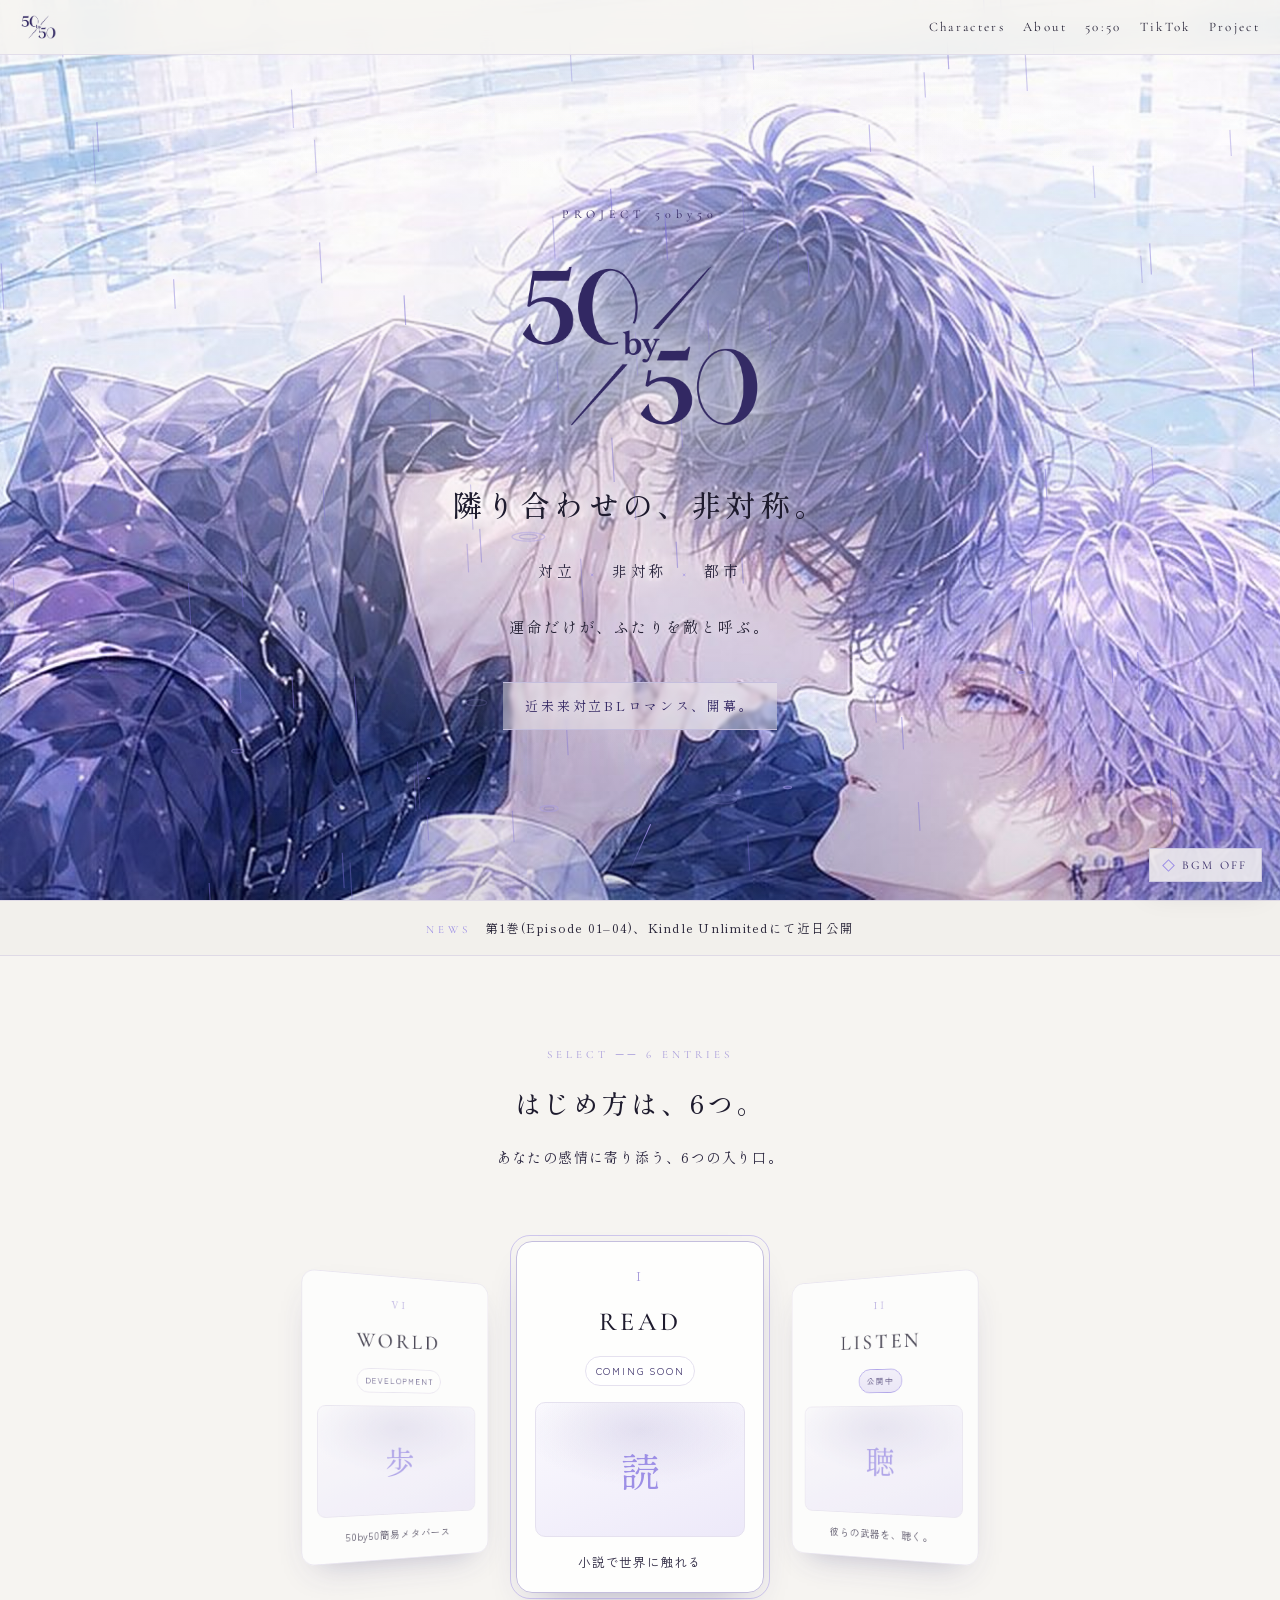
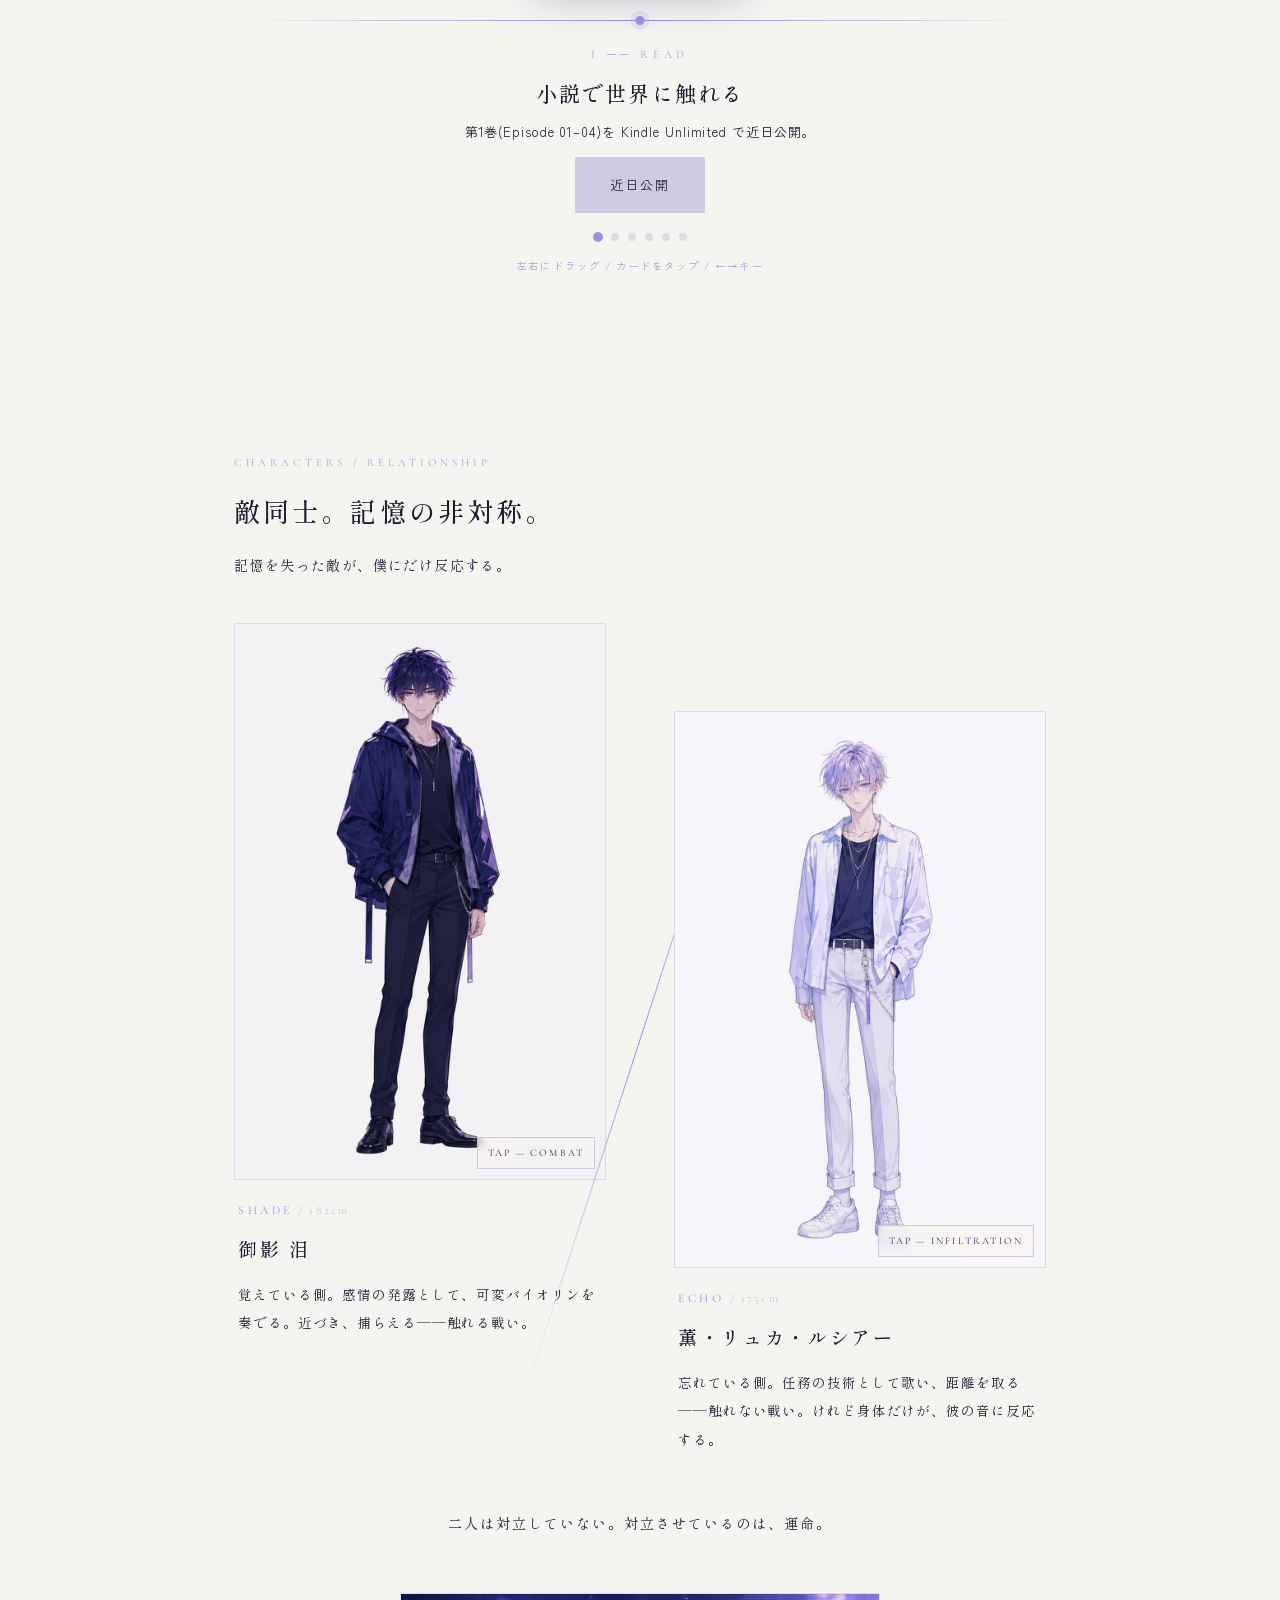
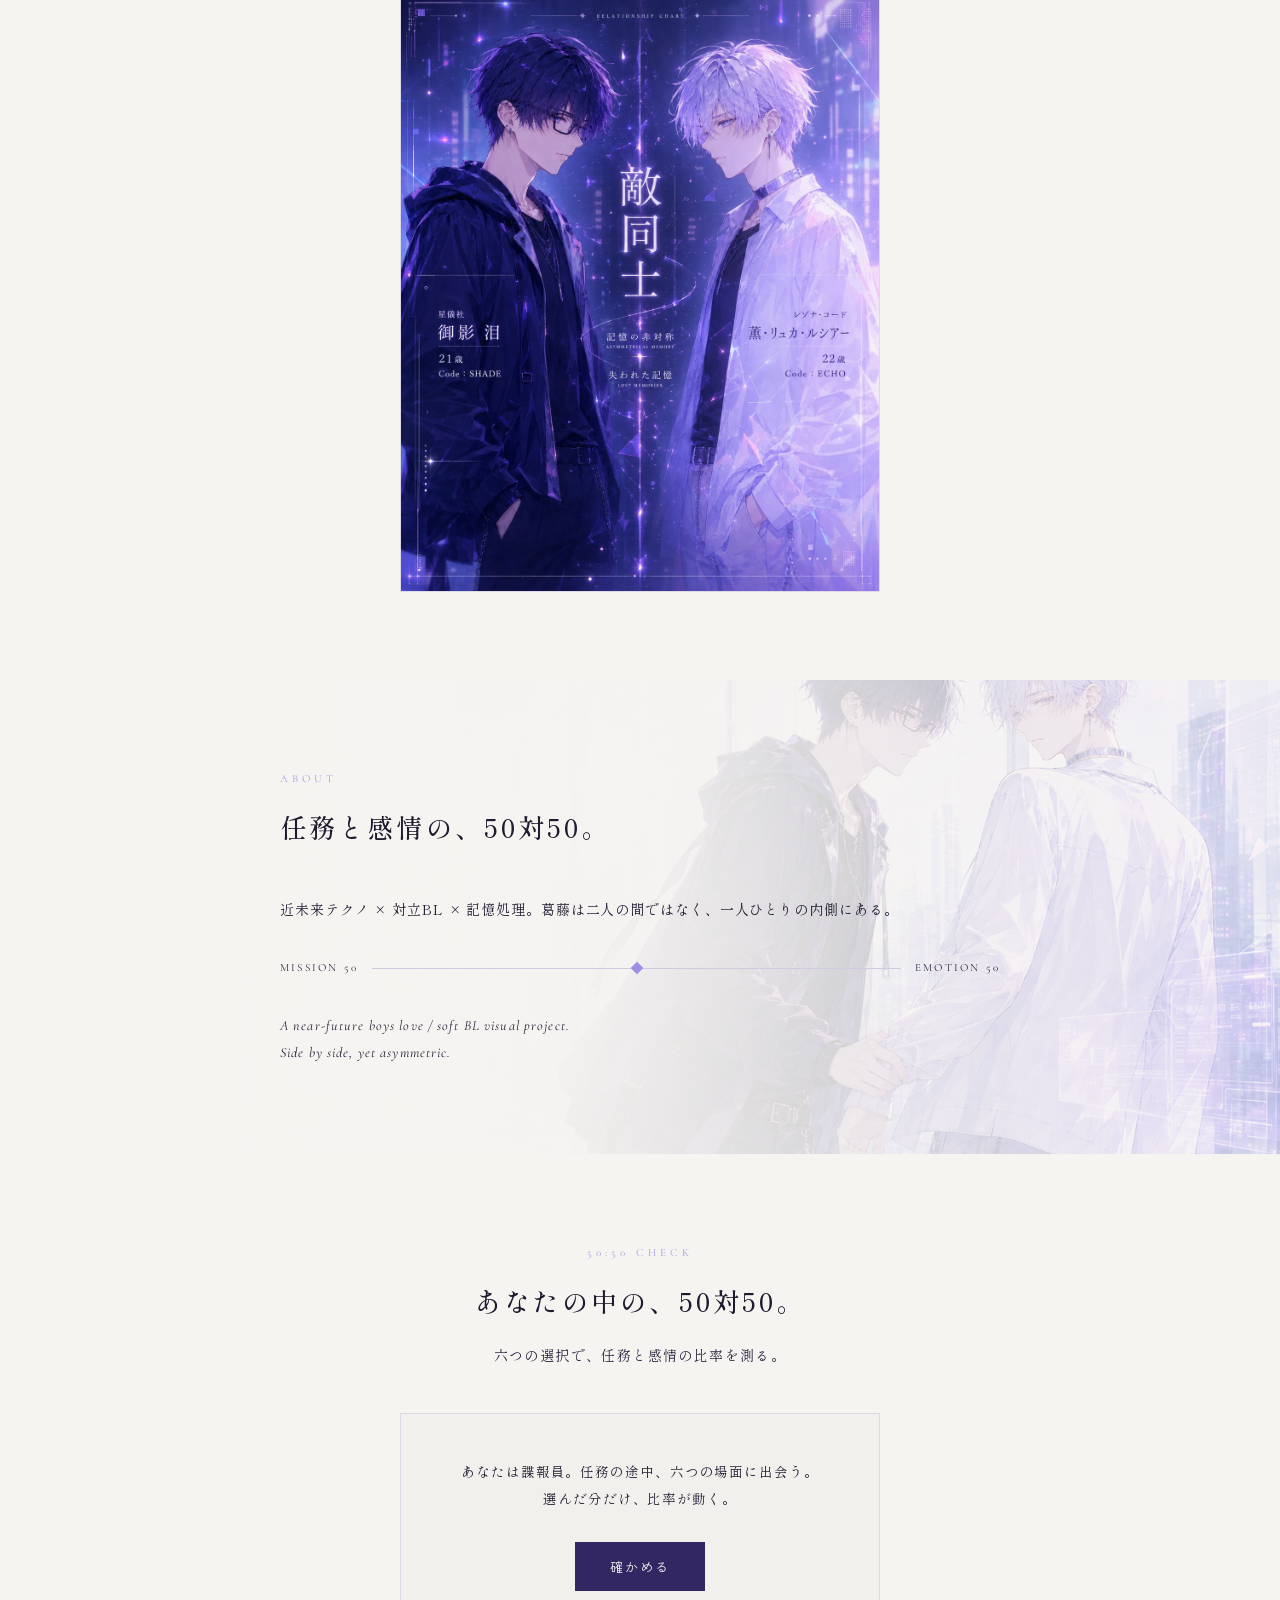
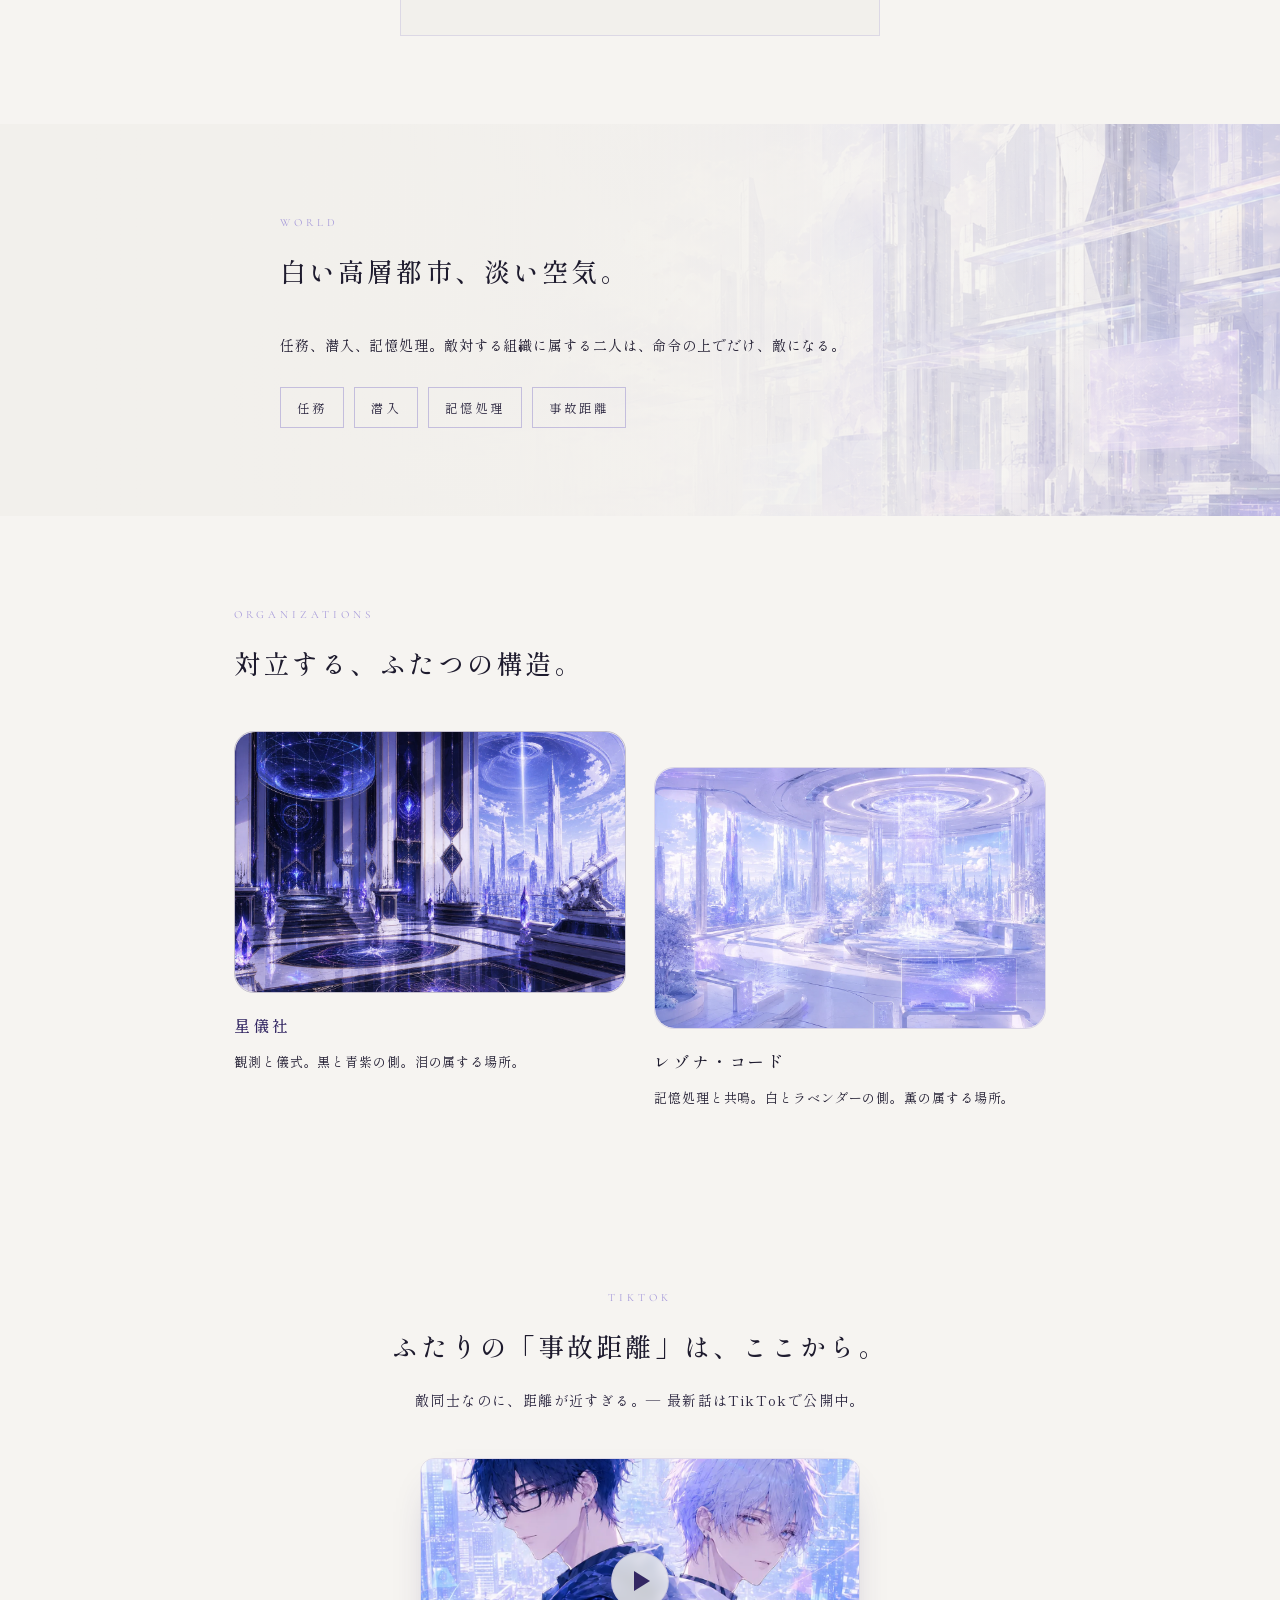
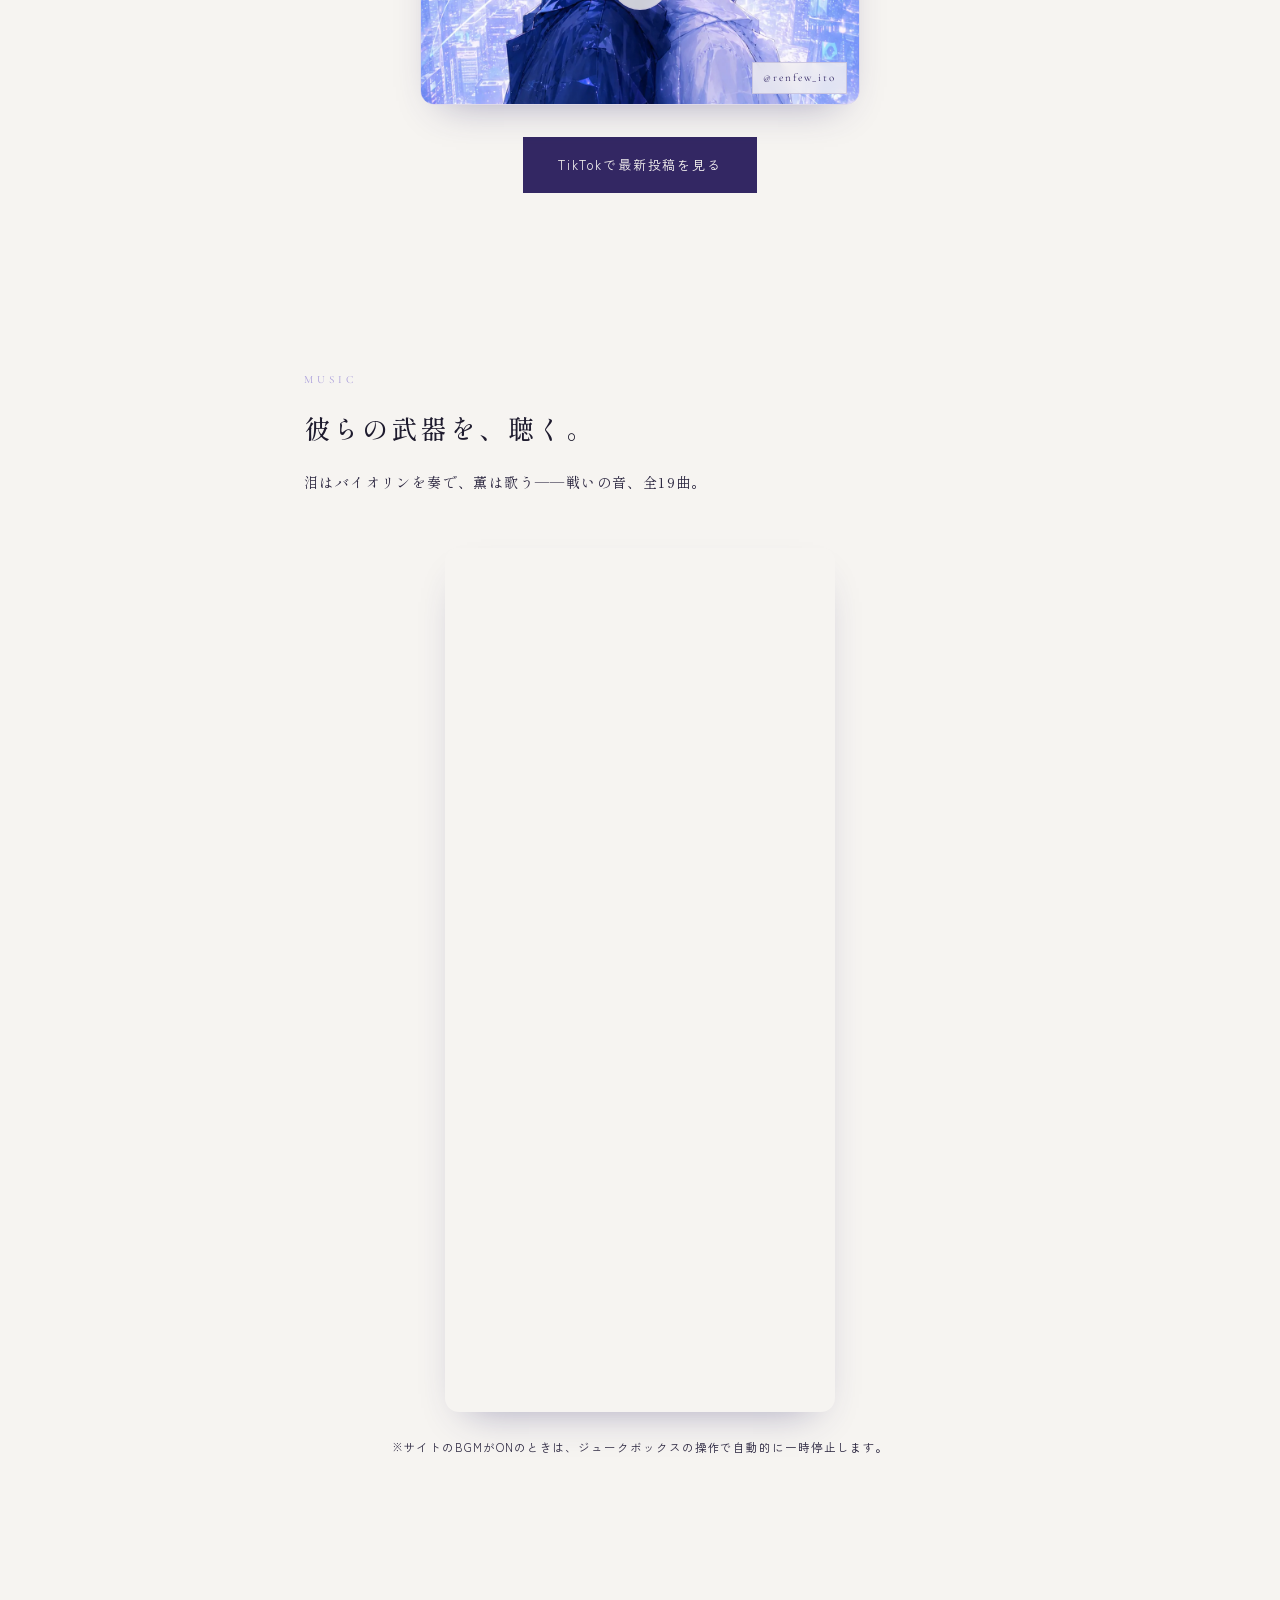
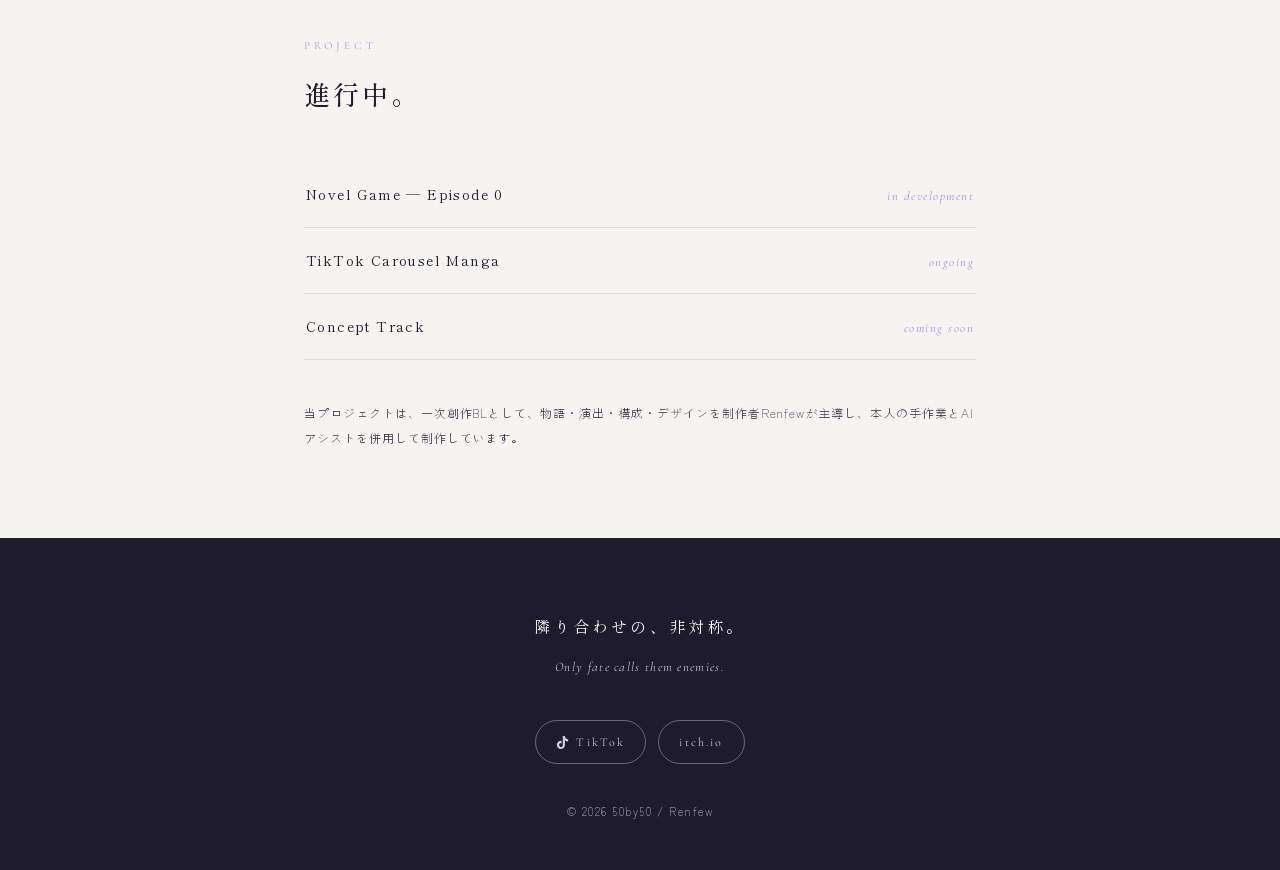
==== commit d374c767: "Swap the TikTok embed for a static preview card and footer SNS links - Replace the third-party block" ====
--- a/index.html
+++ b/index.html
@@ -264,21 +264,12 @@
     <p class="section-lead">敵同士なのに、距離が近すぎる。— 最新話はTikTokで公開中。</p>
   </div>
   <div class="tiktok-body fade">
-    <blockquote class="tiktok-embed" cite="https://www.tiktok.com/@renfew_ito/video/7650756233498021138" data-video-id="7650756233498021138" style="max-width: 360px; min-width: 325px;">
-      <section>
-        <a target="_blank" title="@renfew_ito" href="https://www.tiktok.com/@renfew_ito?refer=embed">@renfew_ito</a>
-        敵組織の諜報員に回収される敵組織の諜報員。任務中です。本当に任務中なんです。
-        ※本編前のif/番外です。銀髪の彼は、抱えてる相手との過去を覚えていません。
-        オリジナル曲🎧「Sweet Stain」
-        <a title="創作bl" target="_blank" href="https://www.tiktok.com/tag/%E5%89%B5%E4%BD%9Cbl?refer=embed">#創作BL</a>
-        <a title="創作bl" target="_blank" href="https://www.tiktok.com/tag/%E5%89%B5%E4%BD%9Cbl?refer=embed">#創作BL</a>
-        <a title="敵同士" target="_blank" href="https://www.tiktok.com/tag/%E6%95%B5%E5%90%8C%E5%A3%AB?refer=embed">#敵同士</a>
-        <a title="50by50" target="_blank" href="https://www.tiktok.com/tag/50by50?refer=embed">#50by50</a>
-        <a title="お姫様抱っこ" target="_blank" href="https://www.tiktok.com/tag/%E3%81%8A%E5%A7%AB%E6%A7%98%E6%8A%B1%E3%81%A3%E3%81%93?refer=embed">#お姫様抱っこ</a>
-        <a target="_blank" title="♬ オリジナル楽曲  - Renfew" href="https://www.tiktok.com/music/オリジナル楽曲-Renfew-7650756279216507669?refer=embed">♬ オリジナル楽曲  - Renfew</a>
-      </section>
-    </blockquote>
-    <script async src="https://www.tiktok.com/embed.js"></script>
+    <!-- サムネイル画像は assets/images/tiktok-thumb 系に差し替え可能（実投稿のスクリーンショット推奨） -->
+    <a class="tiktok-thumb" href="https://www.tiktok.com/@renfew_ito" target="_blank" rel="noopener" aria-label="TikTokで最新のショート映像を見る">
+      <img src="assets/images/bg-poster.webp" alt="50by50 ショート映像プレビュー" loading="lazy">
+      <span class="play-badge" aria-hidden="true"></span>
+      <span class="thumb-handle">@renfew_ito</span>
+    </a>
     <a class="btn btn-accent" href="https://www.tiktok.com/@renfew_ito" target="_blank" rel="noopener">
       TikTokで最新投稿を見る
     </a>
@@ -323,6 +314,13 @@
 <footer class="site-footer">
   <p class="footer-concept">隣り合わせの、非対称。</p>
   <p class="footer-en">Only fate calls them enemies.</p>
+  <nav class="footer-sns" aria-label="外部リンク">
+    <a href="https://www.tiktok.com/@renfew_ito" target="_blank" rel="noopener">
+      <svg viewBox="0 0 24 24" width="13" height="13" fill="currentColor" aria-hidden="true"><path d="M12.53.02C13.84 0 15.14.01 16.44 0c.08 1.53.63 3.09 1.75 4.17 1.12 1.11 2.7 1.62 4.24 1.79v4.03c-1.44-.05-2.89-.35-4.2-.97-.57-.26-1.1-.59-1.62-.93-.01 2.92.01 5.84-.02 8.75-.08 1.4-.54 2.79-1.35 3.94-1.31 1.92-3.58 3.17-5.91 3.21-1.43.08-2.86-.31-4.08-1.03-2.02-1.19-3.44-3.37-3.65-5.71-.02-.5-.03-1-.01-1.49.18-1.9 1.12-3.72 2.58-4.96 1.66-1.44 3.98-2.13 6.15-1.72.02 1.48-.04 2.96-.04 4.44-.99-.32-2.15-.23-3.02.37-.63.41-1.11 1.04-1.36 1.75-.21.51-.15 1.07-.14 1.61.24 1.64 1.82 3.02 3.5 2.87 1.12-.01 2.19-.66 2.77-1.61.19-.33.4-.67.41-1.06.1-1.79.06-3.57.07-5.36.01-4.03-.01-8.05.02-12.07z"/></svg>
+      TikTok
+    </a>
+    <a href="https://renfew.itch.io/50by50-jukebox" target="_blank" rel="noopener">itch.io</a>
+  </nav>
   <p class="footer-credit">&copy; 2026 50by50 / Renfew</p>
 </footer>
 
--- a/style.css
+++ b/style.css
@@ -101,23 +101,33 @@
   pointer-events: none;
 }
 .hero-veil {
+  /* 全面を薄めず、文言の背後だけ光だまりを作る局所スクリム */
   position: absolute; inset: 0;
   background:
-    radial-gradient(ellipse 90% 60% at 70% 20%, color-mix(in srgb, var(--sub-1) 45%, transparent), transparent 70%),
-    radial-gradient(ellipse 80% 55% at 25% 85%, color-mix(in srgb, var(--sub-2) 40%, transparent), transparent 70%),
-    linear-gradient(180deg, color-mix(in srgb, var(--base) 30%, transparent), color-mix(in srgb, var(--base) 65%, transparent));
+    radial-gradient(ellipse 76% 58% at 50% 44%, color-mix(in srgb, var(--base) 55%, transparent), transparent 72%),
+    linear-gradient(180deg, color-mix(in srgb, var(--base) 32%, transparent), transparent 20%),
+    linear-gradient(0deg, color-mix(in srgb, var(--dark-1) 14%, transparent), transparent 24%);
 }
 .hero-inner {
   position: relative;
   z-index: 1;
   padding: 96px 24px 64px;
   max-width: 560px;
+  /* 原色の絵の上でも文字が沈まないよう、白のグローで浮かせる */
+  text-shadow:
+    0 0 14px rgba(255, 255, 255, 0.9),
+    0 0 34px rgba(255, 255, 255, 0.55);
+}
+.hero-logo img {
+  filter:
+    drop-shadow(0 0 12px rgba(255, 255, 255, 0.85))
+    drop-shadow(0 0 30px rgba(255, 255, 255, 0.5));
 }
 .hero-eyebrow {
   font-family: var(--font-en);
   font-size: 12px;
   letter-spacing: 0.42em;
-  color: var(--accent-soft);
+  color: var(--logo-dark);
   margin-bottom: 28px;
 }
 .hero-logo img {
@@ -157,6 +167,9 @@
   border-top: 1px solid var(--sub-2);
   border-bottom: 1px solid var(--sub-2);
   padding: 10px 22px;
+  background: color-mix(in srgb, var(--base) 42%, transparent);
+  backdrop-filter: blur(2px);
+  -webkit-backdrop-filter: blur(2px);
 }
 .hero-scroll {
   position: absolute;
@@ -915,6 +928,60 @@
   align-items: center;
 }
 
+.tiktok-thumb {
+  position: relative;
+  display: block;
+  width: min(100%, 440px);
+  aspect-ratio: 16 / 9;
+  margin: 0 auto 32px;
+  overflow: hidden;
+  border-radius: 14px;
+  border: 1px solid color-mix(in srgb, var(--sub-1) 60%, transparent);
+  box-shadow: 0 18px 40px -22px rgba(52, 46, 110, .45);
+}
+.tiktok-thumb img {
+  width: 100%; height: 100%;
+  object-fit: cover;
+  transition: transform .5s ease;
+}
+.tiktok-thumb:hover img { transform: scale(1.04); }
+.play-badge {
+  position: absolute;
+  left: 50%; top: 50%;
+  width: 58px; height: 58px;
+  transform: translate(-50%, -50%);
+  border-radius: 50%;
+  background: color-mix(in srgb, var(--base) 82%, transparent);
+  backdrop-filter: blur(4px);
+  border: 1px solid color-mix(in srgb, var(--sub-2) 80%, transparent);
+  box-shadow: 0 10px 24px -10px rgba(52, 46, 110, .5);
+}
+.play-badge::after {
+  content: "";
+  position: absolute;
+  left: 54%; top: 50%;
+  transform: translate(-50%, -50%);
+  border-style: solid;
+  border-width: 10px 0 10px 16px;
+  border-color: transparent transparent transparent var(--logo-dark);
+}
+.thumb-handle {
+  position: absolute;
+  right: 12px; bottom: 10px;
+  font-family: var(--font-en);
+  font-size: 11px;
+  letter-spacing: 0.18em;
+  color: var(--logo-dark);
+  background: color-mix(in srgb, var(--base) 78%, transparent);
+  backdrop-filter: blur(4px);
+  border: 1px solid color-mix(in srgb, var(--sub-2) 80%, transparent);
+  padding: 4px 10px;
+}
+@media (prefers-reduced-motion: reduce) {
+  .tiktok-thumb img { transition: none; }
+  .tiktok-thumb:hover img { transform: none; }
+}
+
 .tiktok-embed {
   width: min(100%, 360px) !important;
   max-width: 360px !important;
@@ -1050,6 +1117,29 @@
   letter-spacing: 0.1em;
   color: var(--sub-2);
   margin-bottom: 40px;
+}
+.footer-sns {
+  display: flex;
+  gap: 12px;
+  justify-content: center;
+  margin-bottom: 36px;
+}
+.footer-sns a {
+  display: inline-flex;
+  align-items: center;
+  gap: 7px;
+  font-family: var(--font-en);
+  font-size: 12px;
+  letter-spacing: 0.18em;
+  color: var(--sub-1);
+  border: 1px solid color-mix(in srgb, var(--sub-2) 45%, transparent);
+  border-radius: 999px;
+  padding: 9px 20px;
+  transition: opacity .2s ease, border-color .2s ease;
+}
+.footer-sns a:hover {
+  opacity: .75;
+  border-color: var(--sub-2);
 }
 .footer-credit {
   font-family: var(--font-ui);
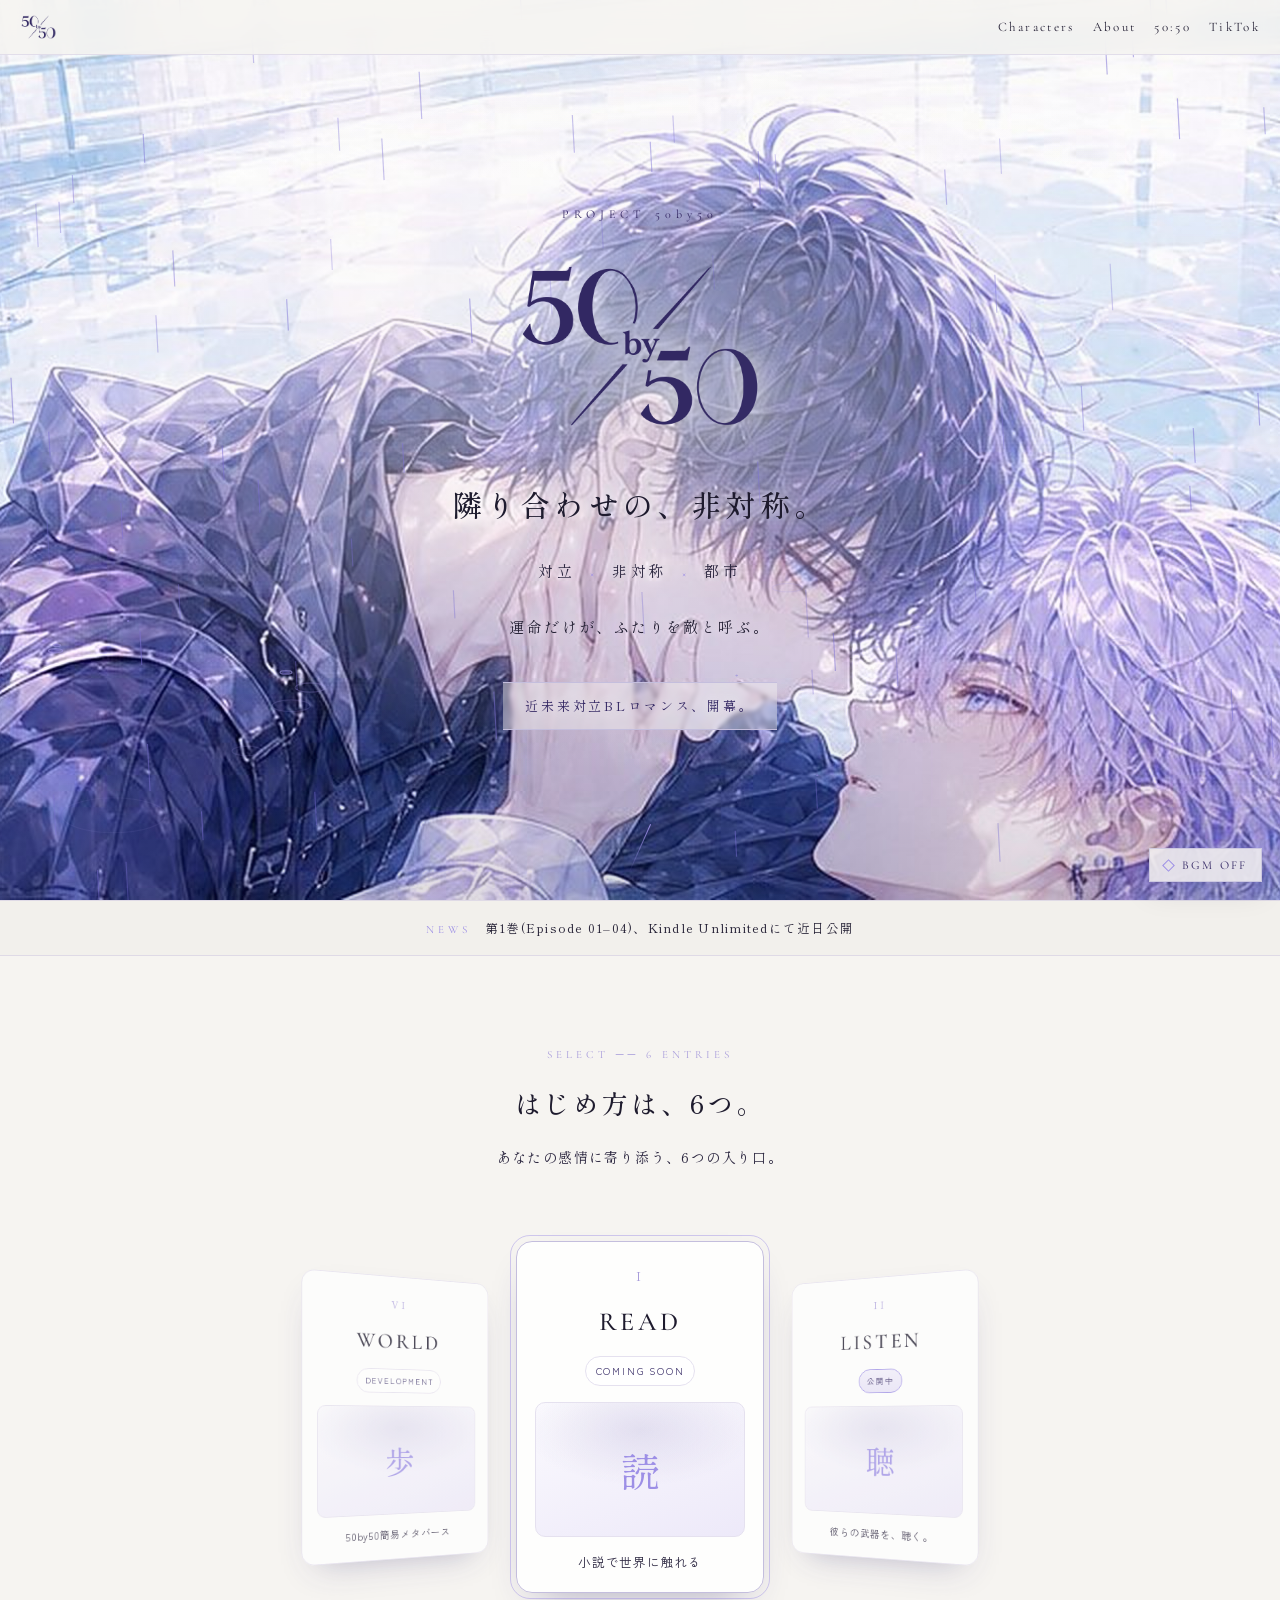
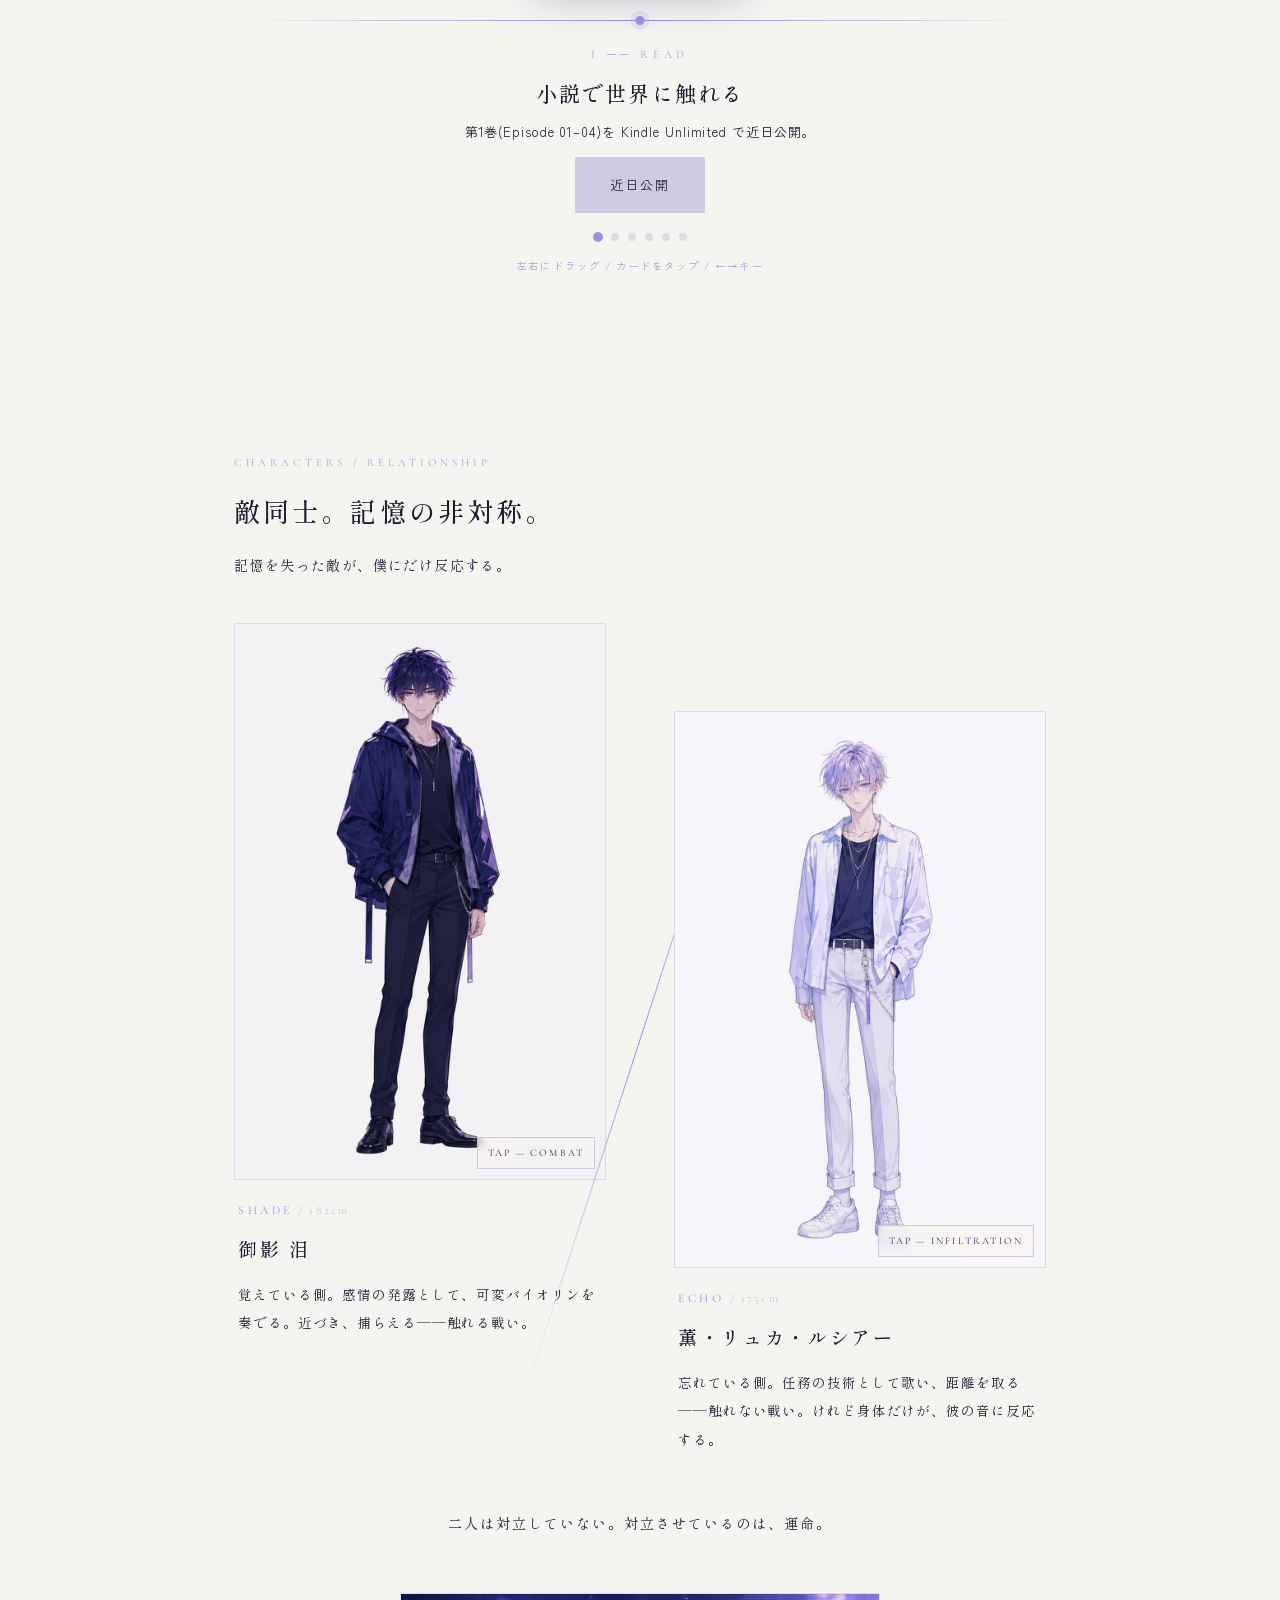
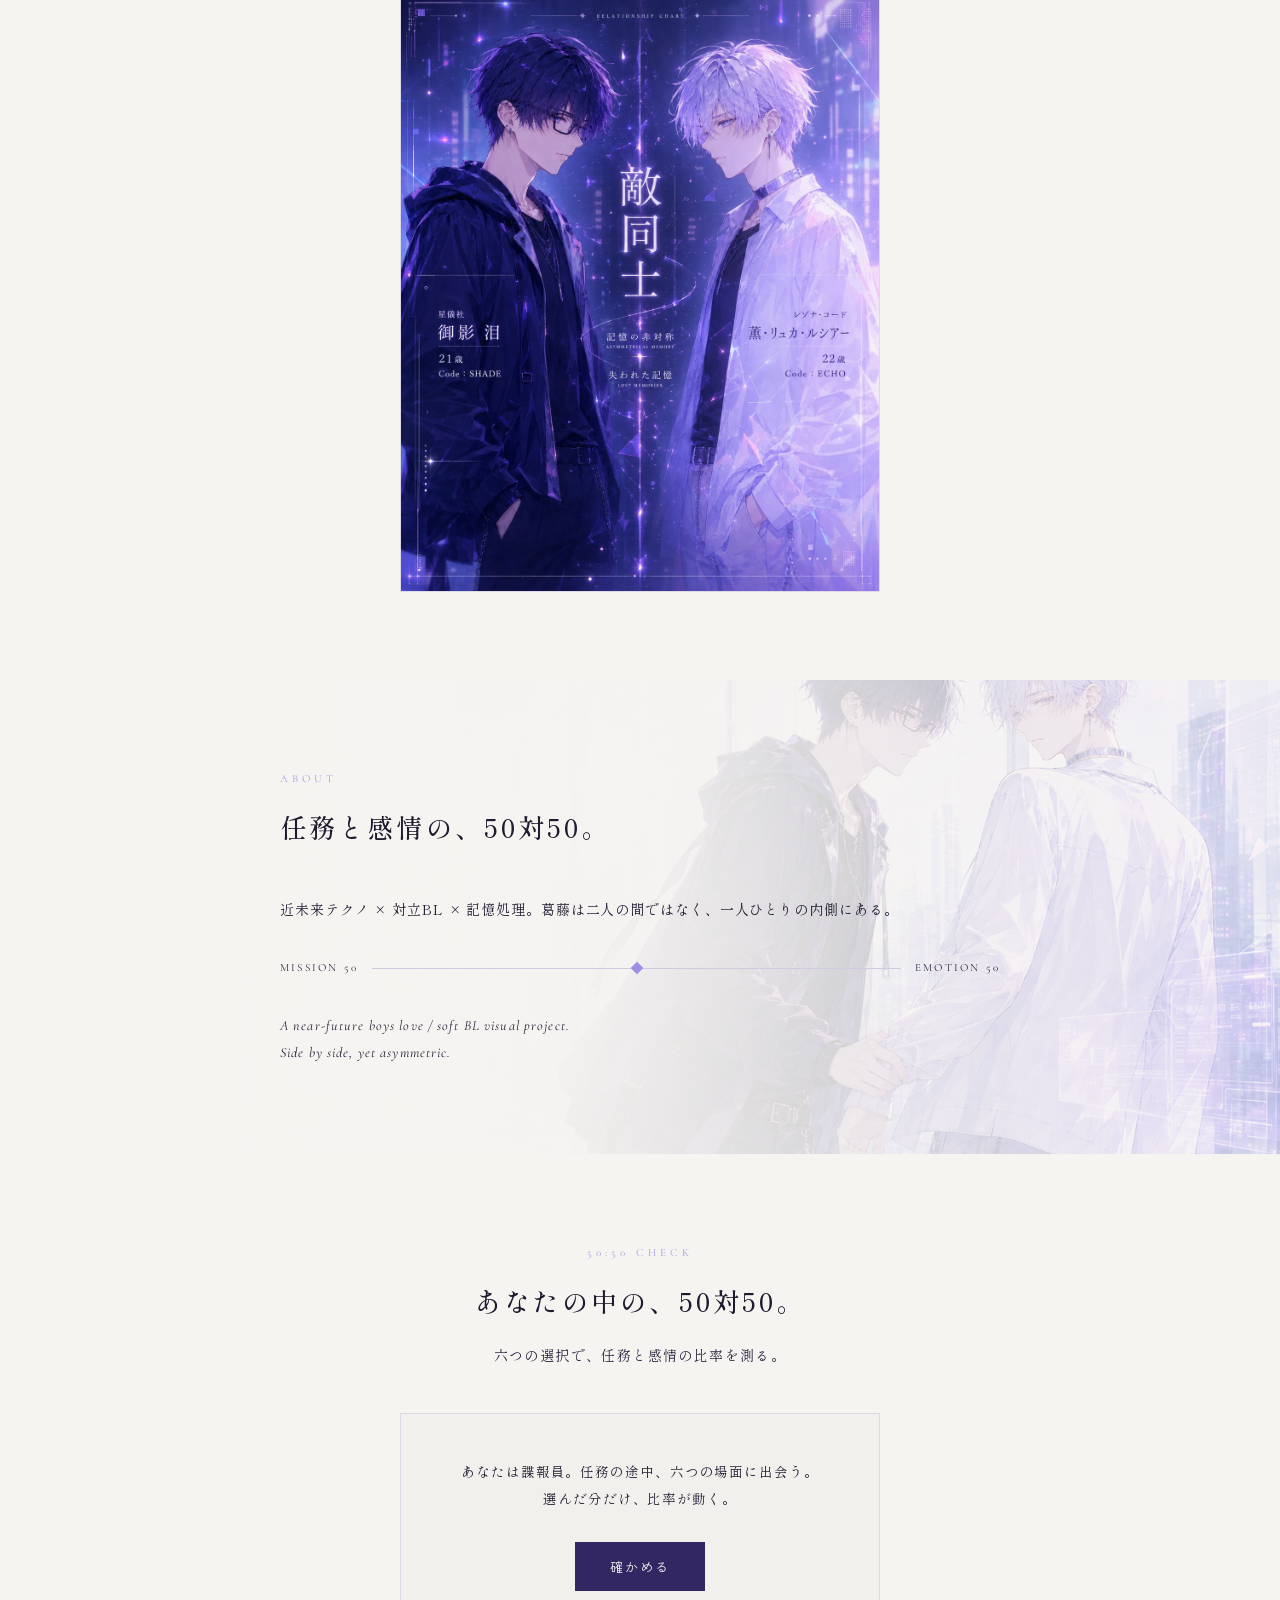
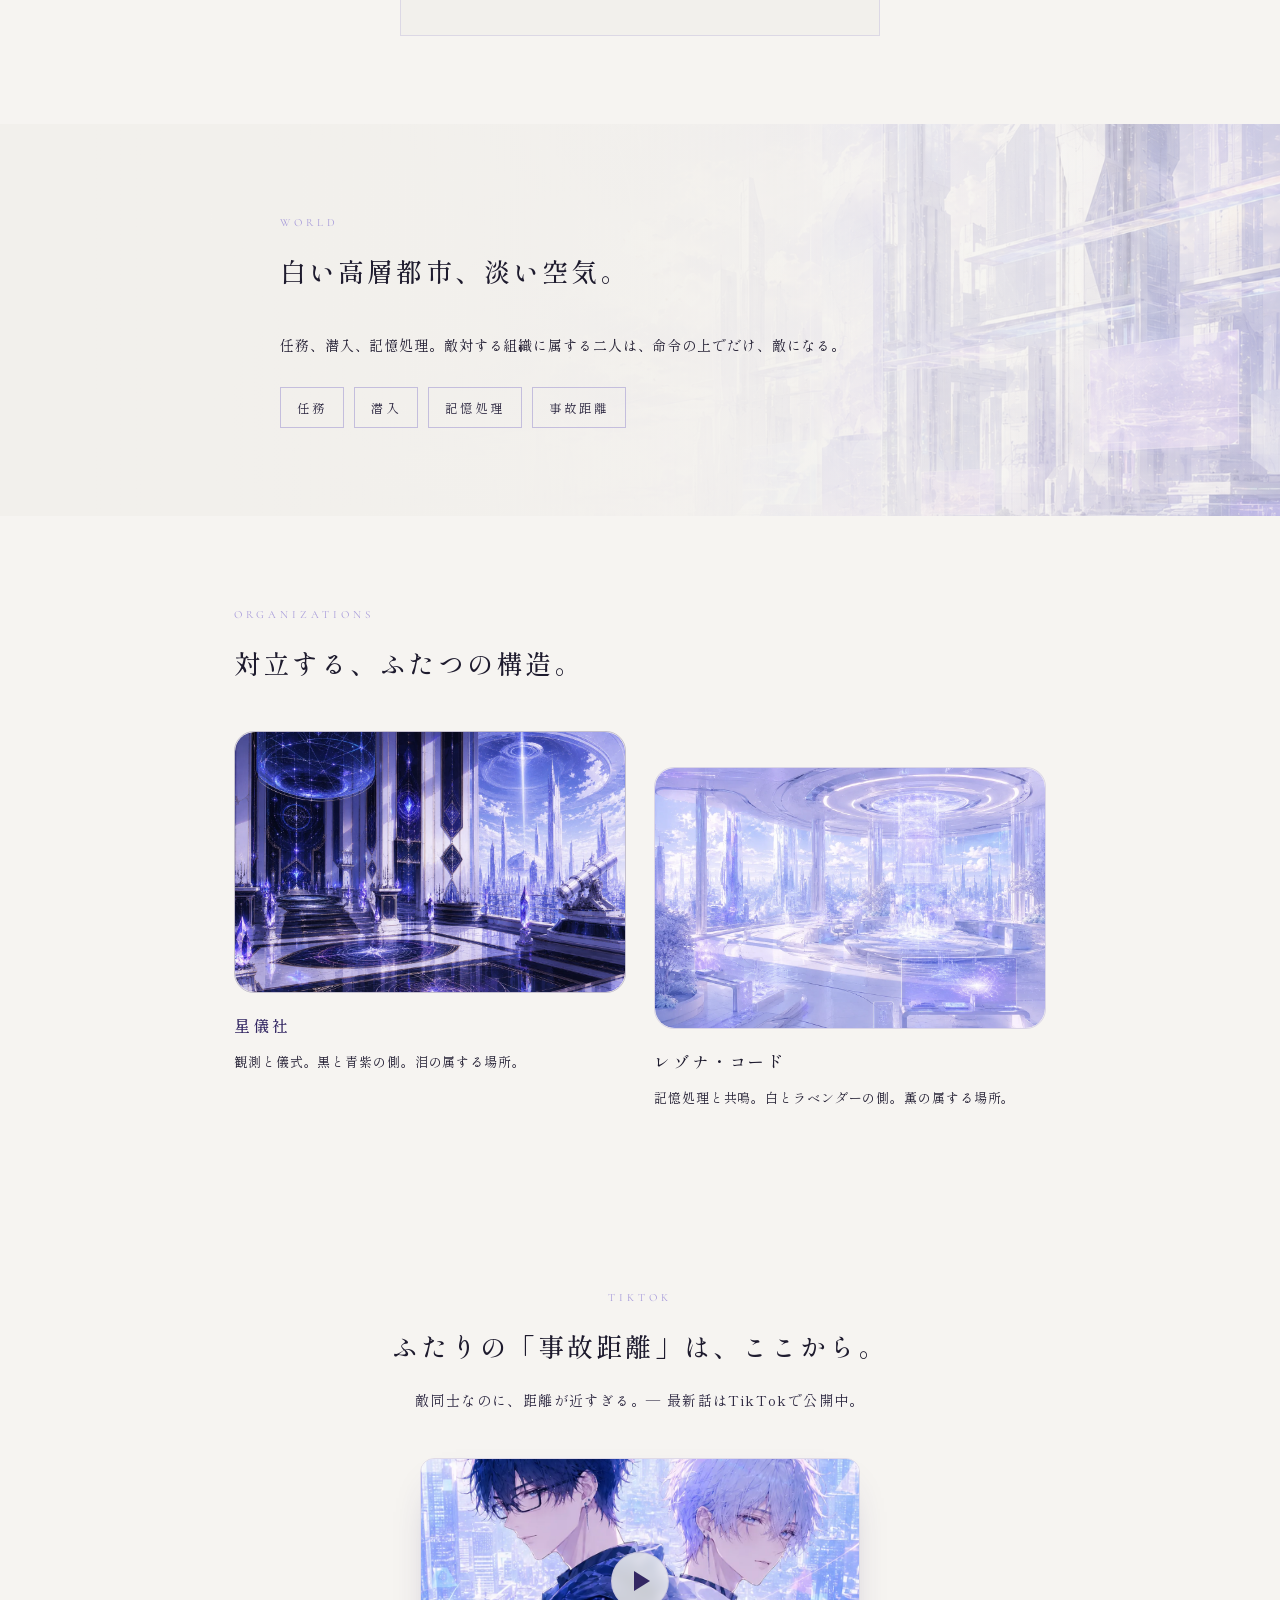
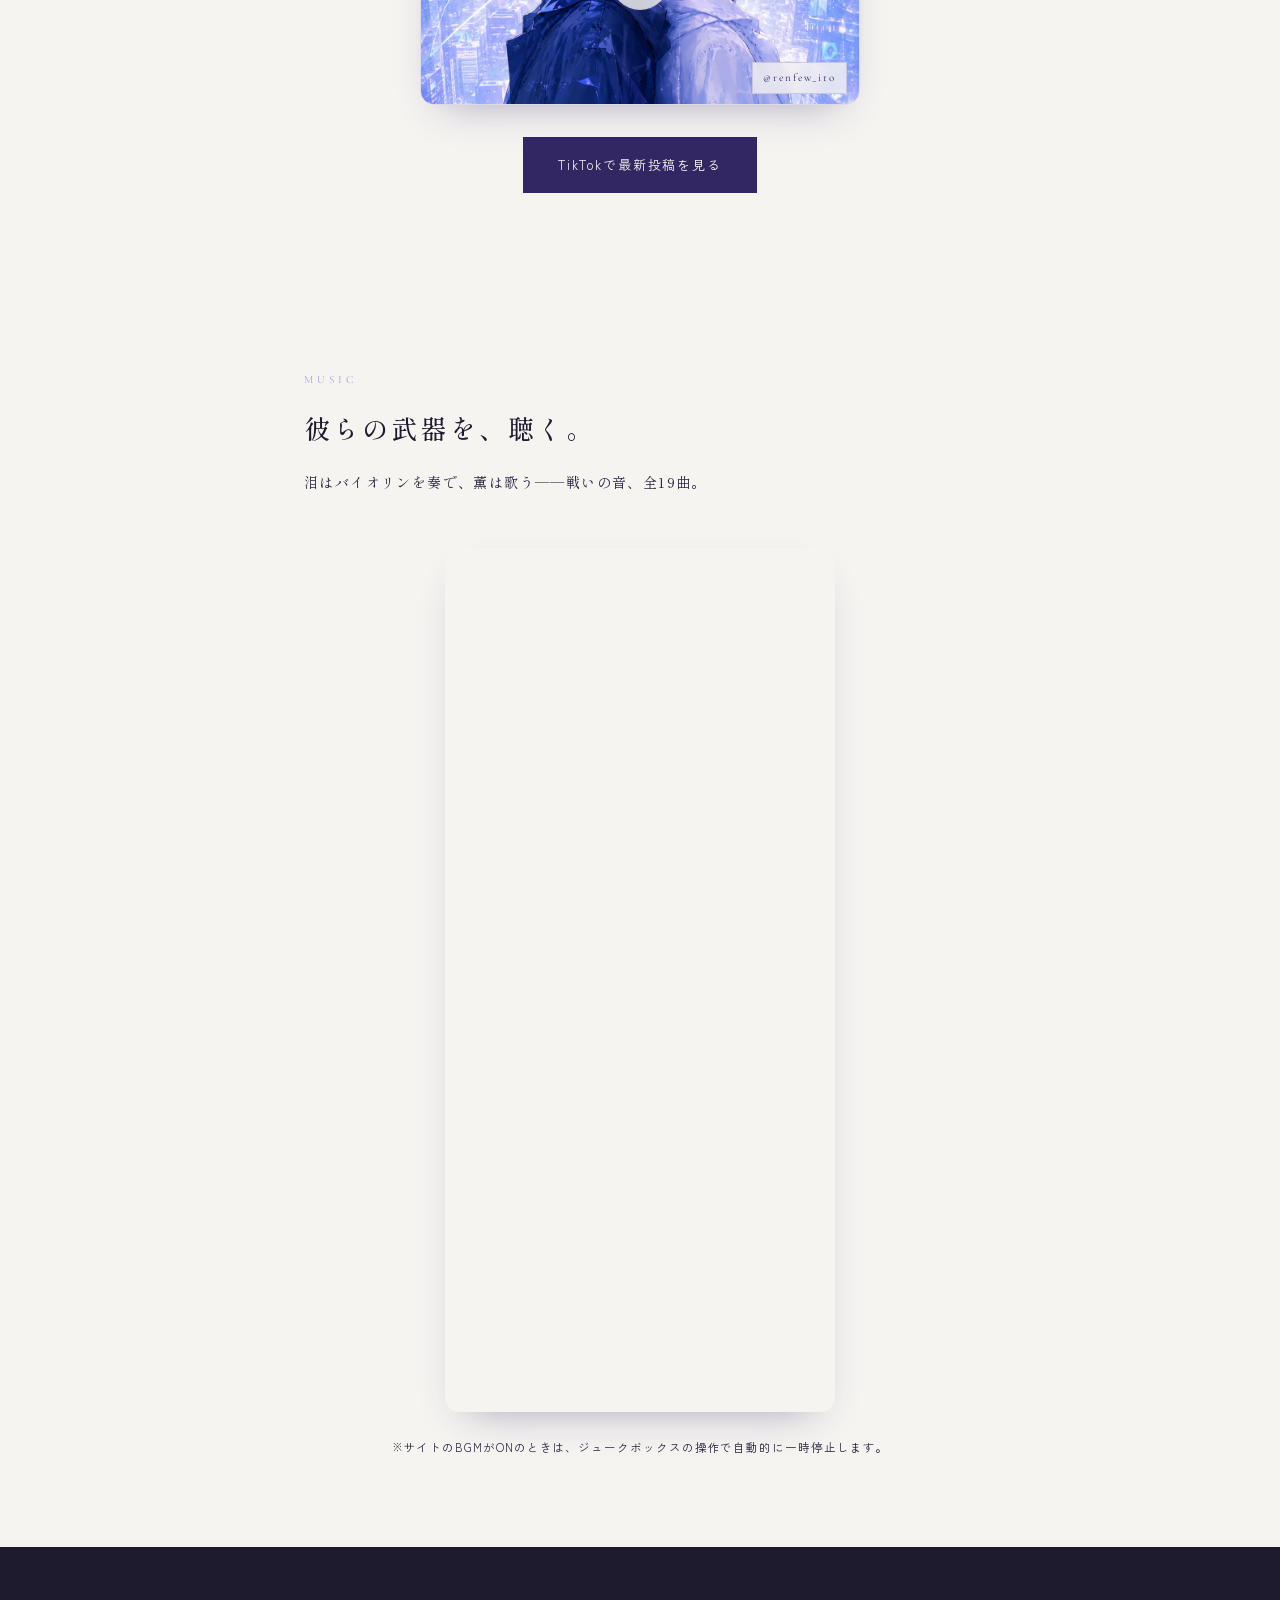
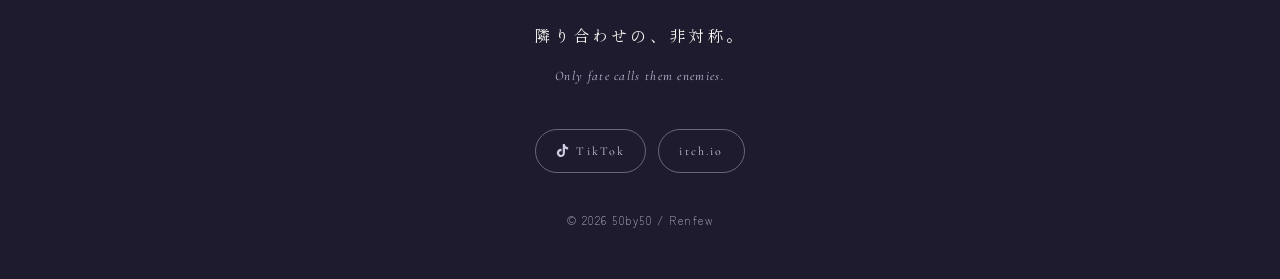
==== commit bb1415f8: "Remove the outdated PROJECT section Drop the "進行中。" status list (novel game / carousel manga / conce" ====
--- a/index.html
+++ b/index.html
@@ -40,7 +40,6 @@
     <a href="#about">About</a>
     <a href="#diagnosis">50:50</a>
     <a href="#tiktok">TikTok</a>
-    <a href="#project">Project</a>
   </nav>
 </header>
 
@@ -294,20 +293,6 @@
     </iframe>
   </div>
   <p class="jukebox-note fade">※サイトのBGMがONのときは、ジュークボックスの操作で自動的に一時停止します。</p>
-</section>
-
-<!-- ===== 8. Project ===== -->
-<section class="section project" id="project">
-  <div class="section-head fade">
-    <p class="eyebrow">PROJECT</p>
-    <h2>進行中。</h2>
-  </div>
-  <ul class="project-list fade">
-    <li><span class="pj-name">Novel&nbsp;Game&nbsp;—&nbsp;Episode&nbsp;0</span><span class="pj-status">in&nbsp;development</span></li>
-    <li><span class="pj-name">TikTok&nbsp;Carousel&nbsp;Manga</span><span class="pj-status">ongoing</span></li>
-    <li><span class="pj-name">Concept&nbsp;Track</span><span class="pj-status">coming&nbsp;soon</span></li>
-  </ul>
-  <p class="project-note fade">当プロジェクトは、一次創作BLとして、物語・演出・構成・デザインを制作者Renfewが主導し、本人の手作業とAIアシストを併用して制作しています。</p>
 </section>
 
 <!-- ===== Footer ===== -->
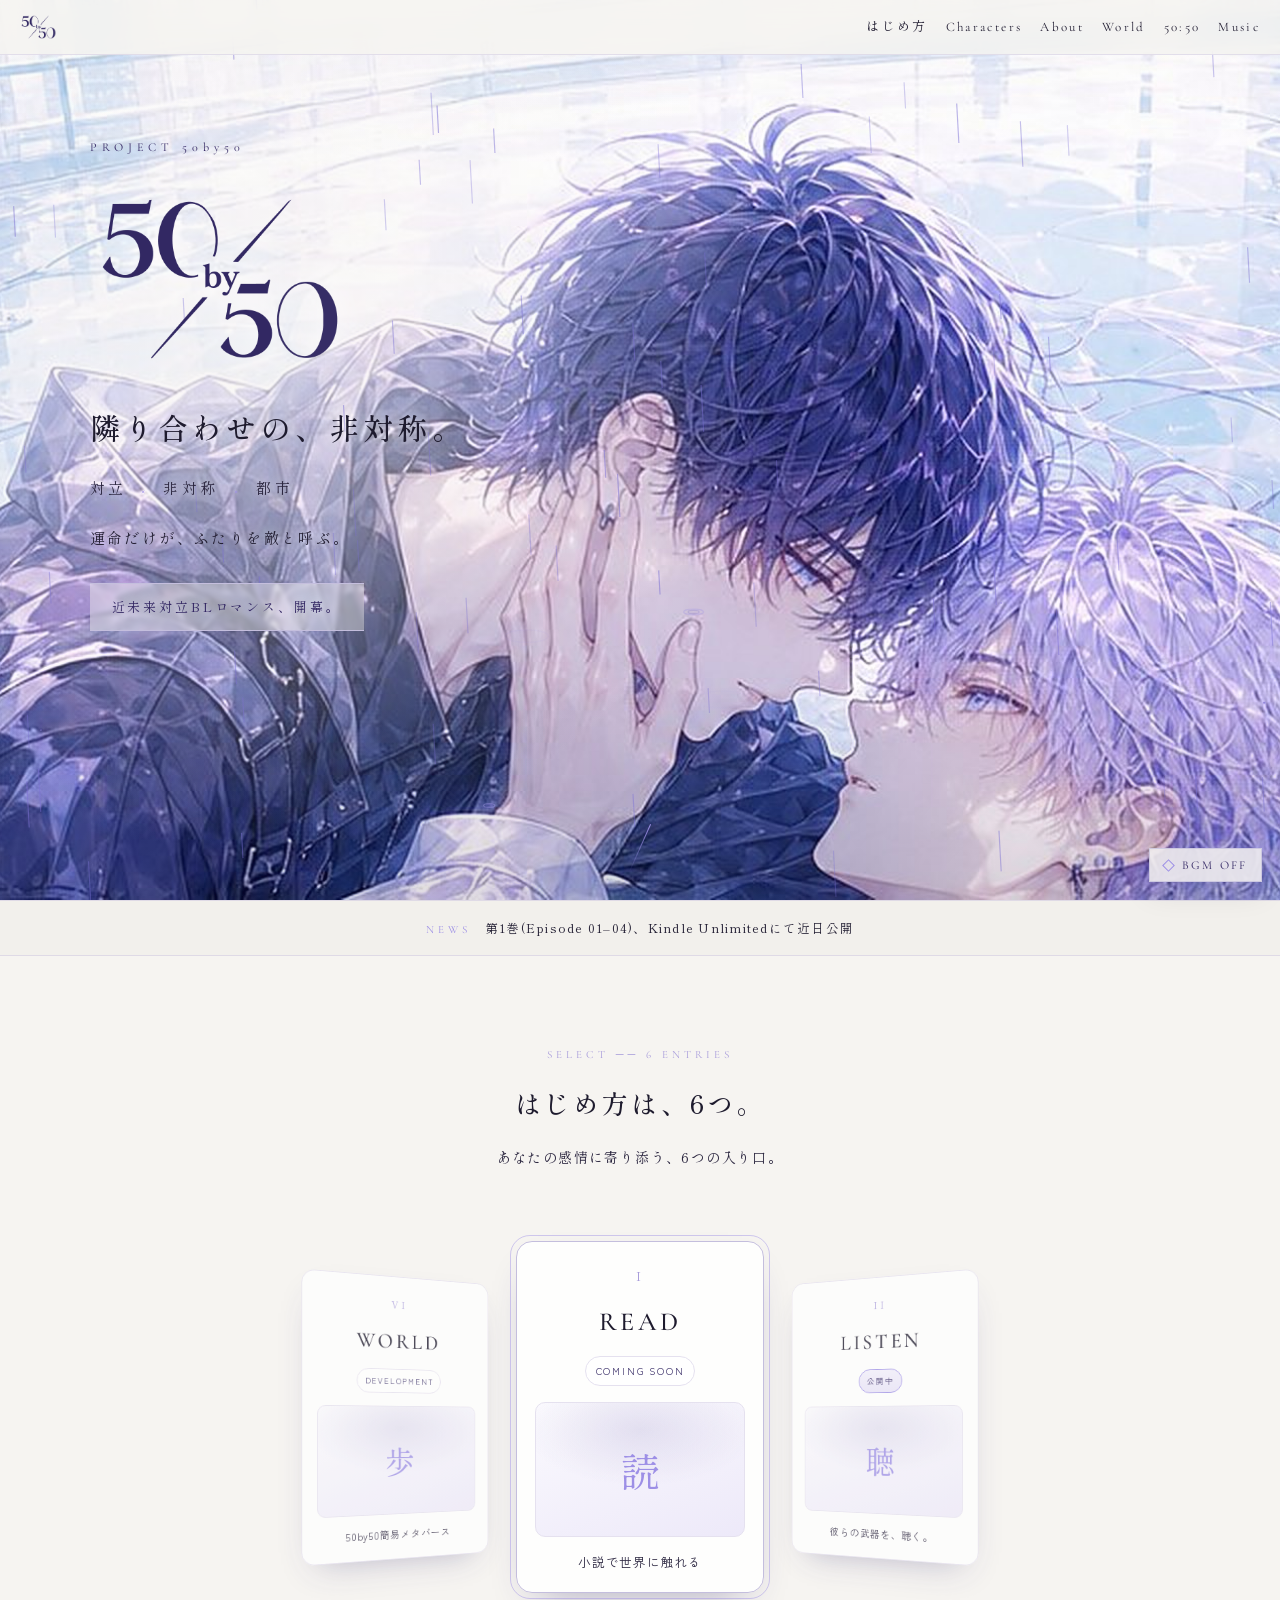
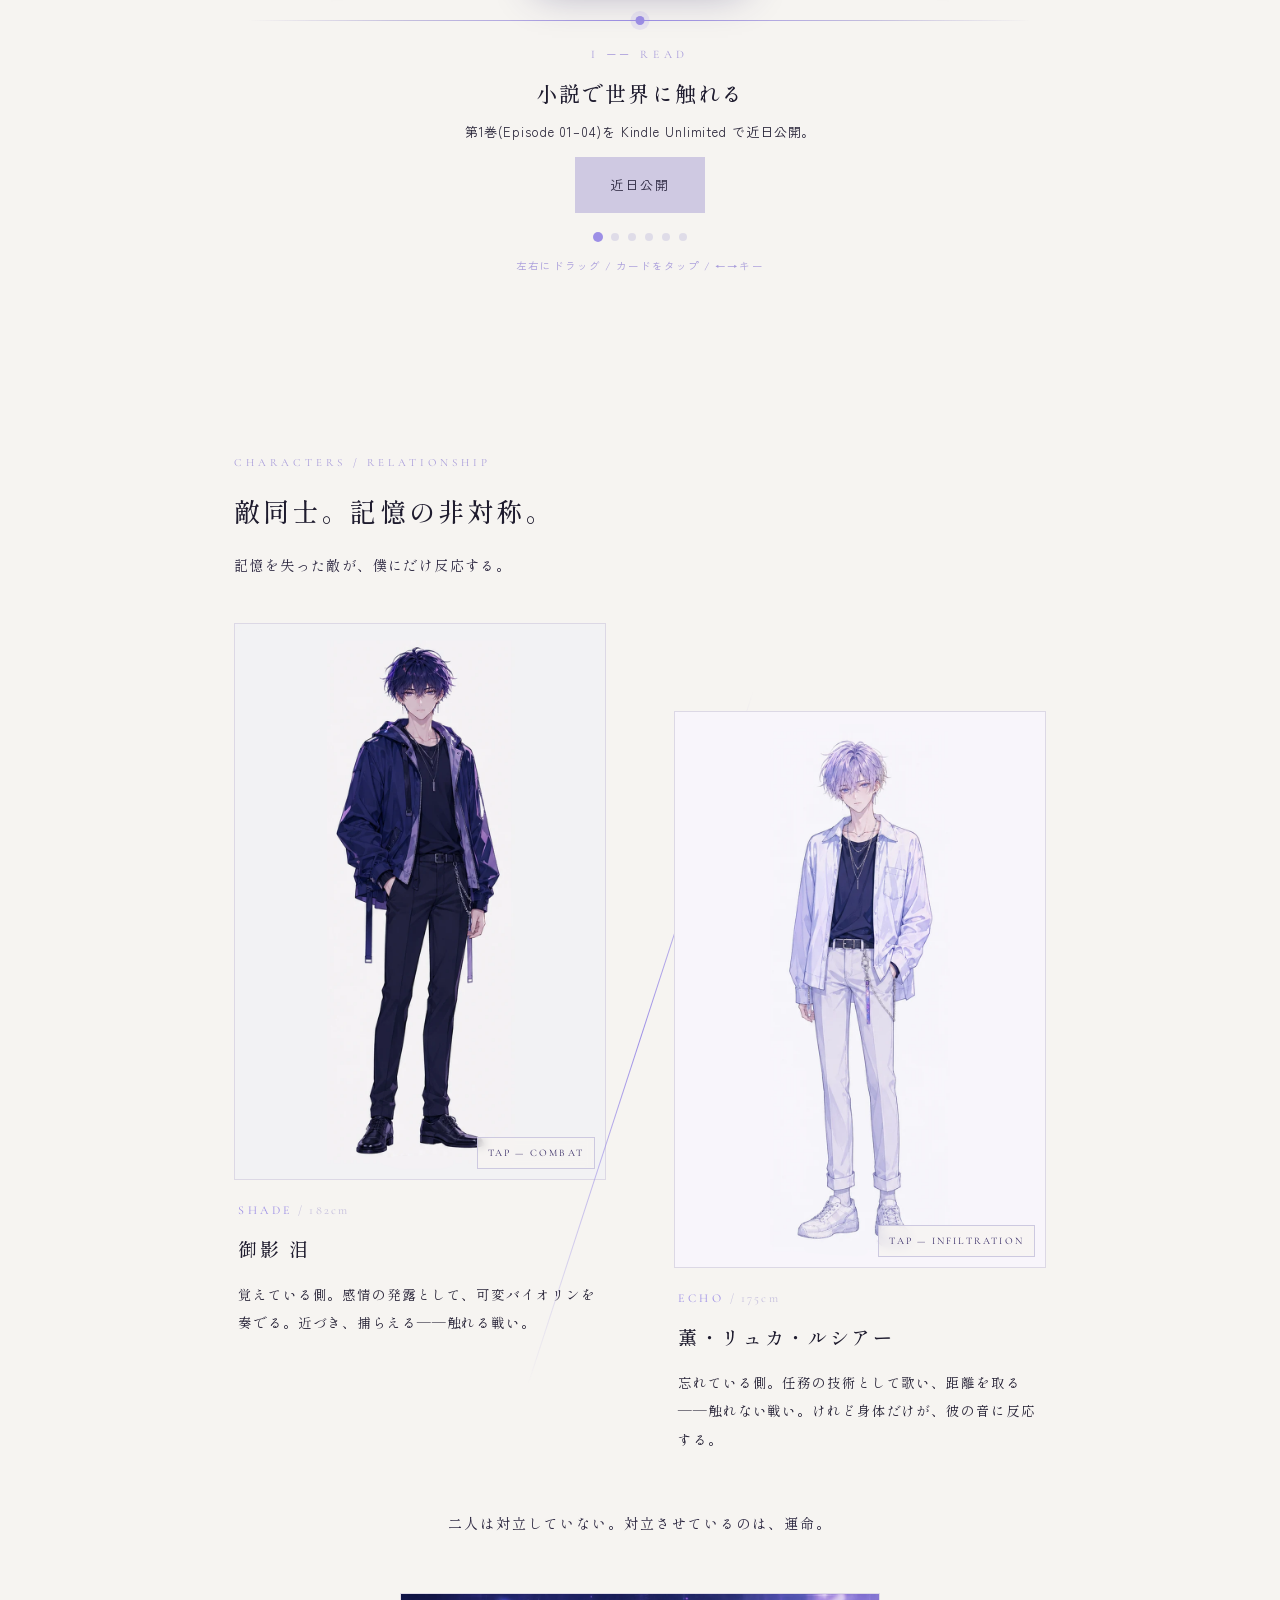
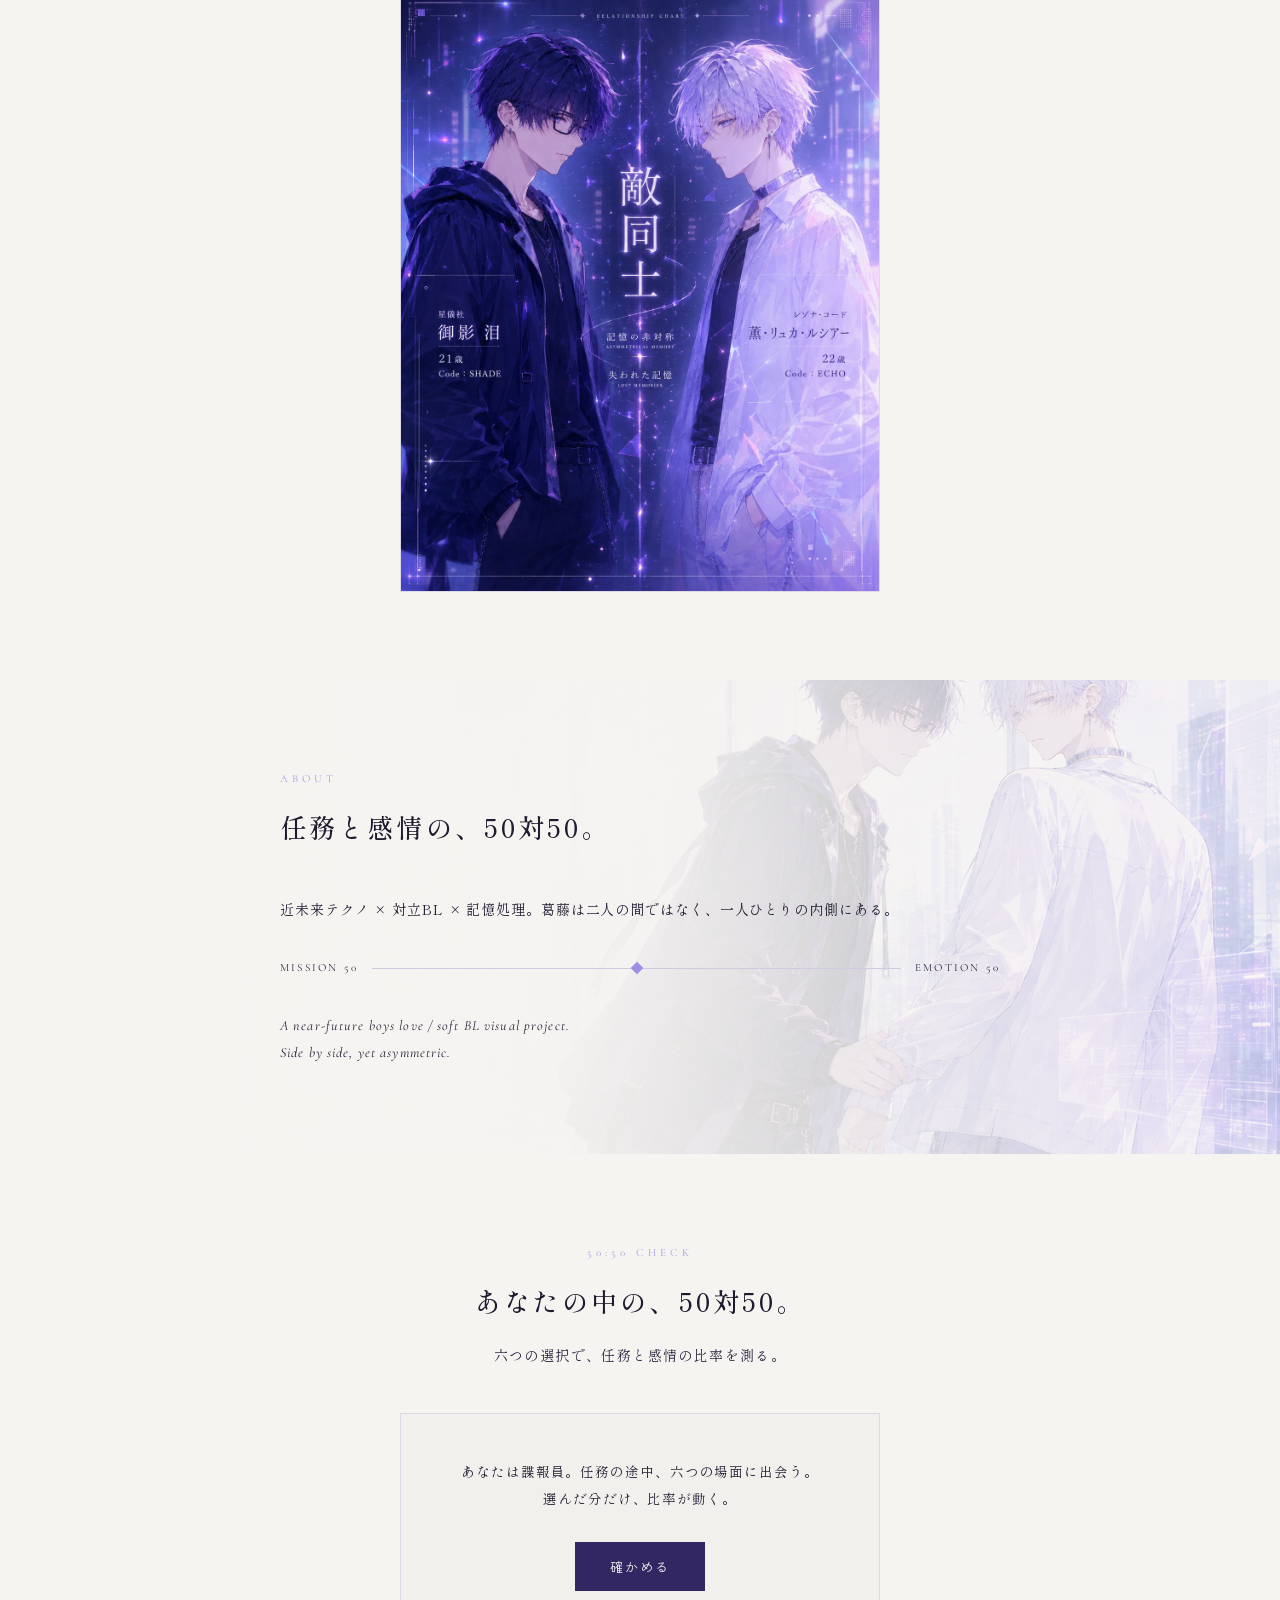
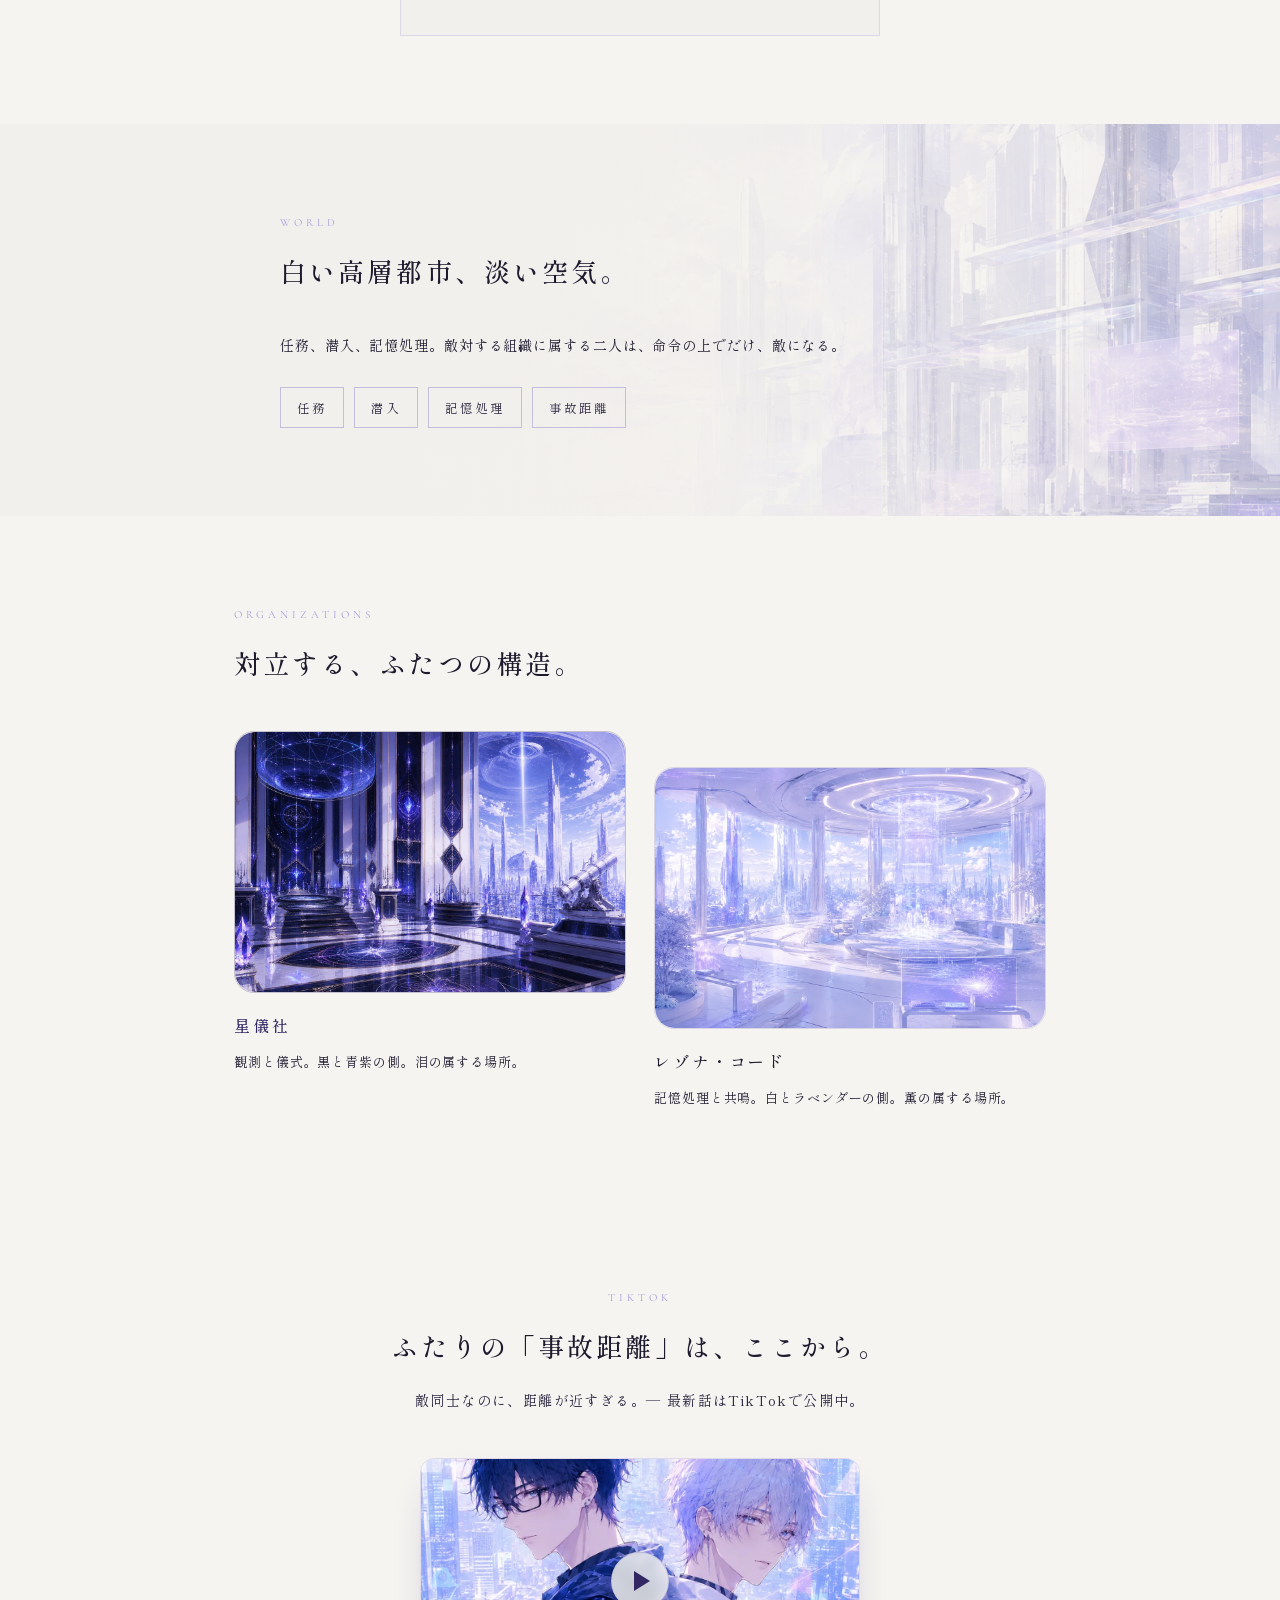
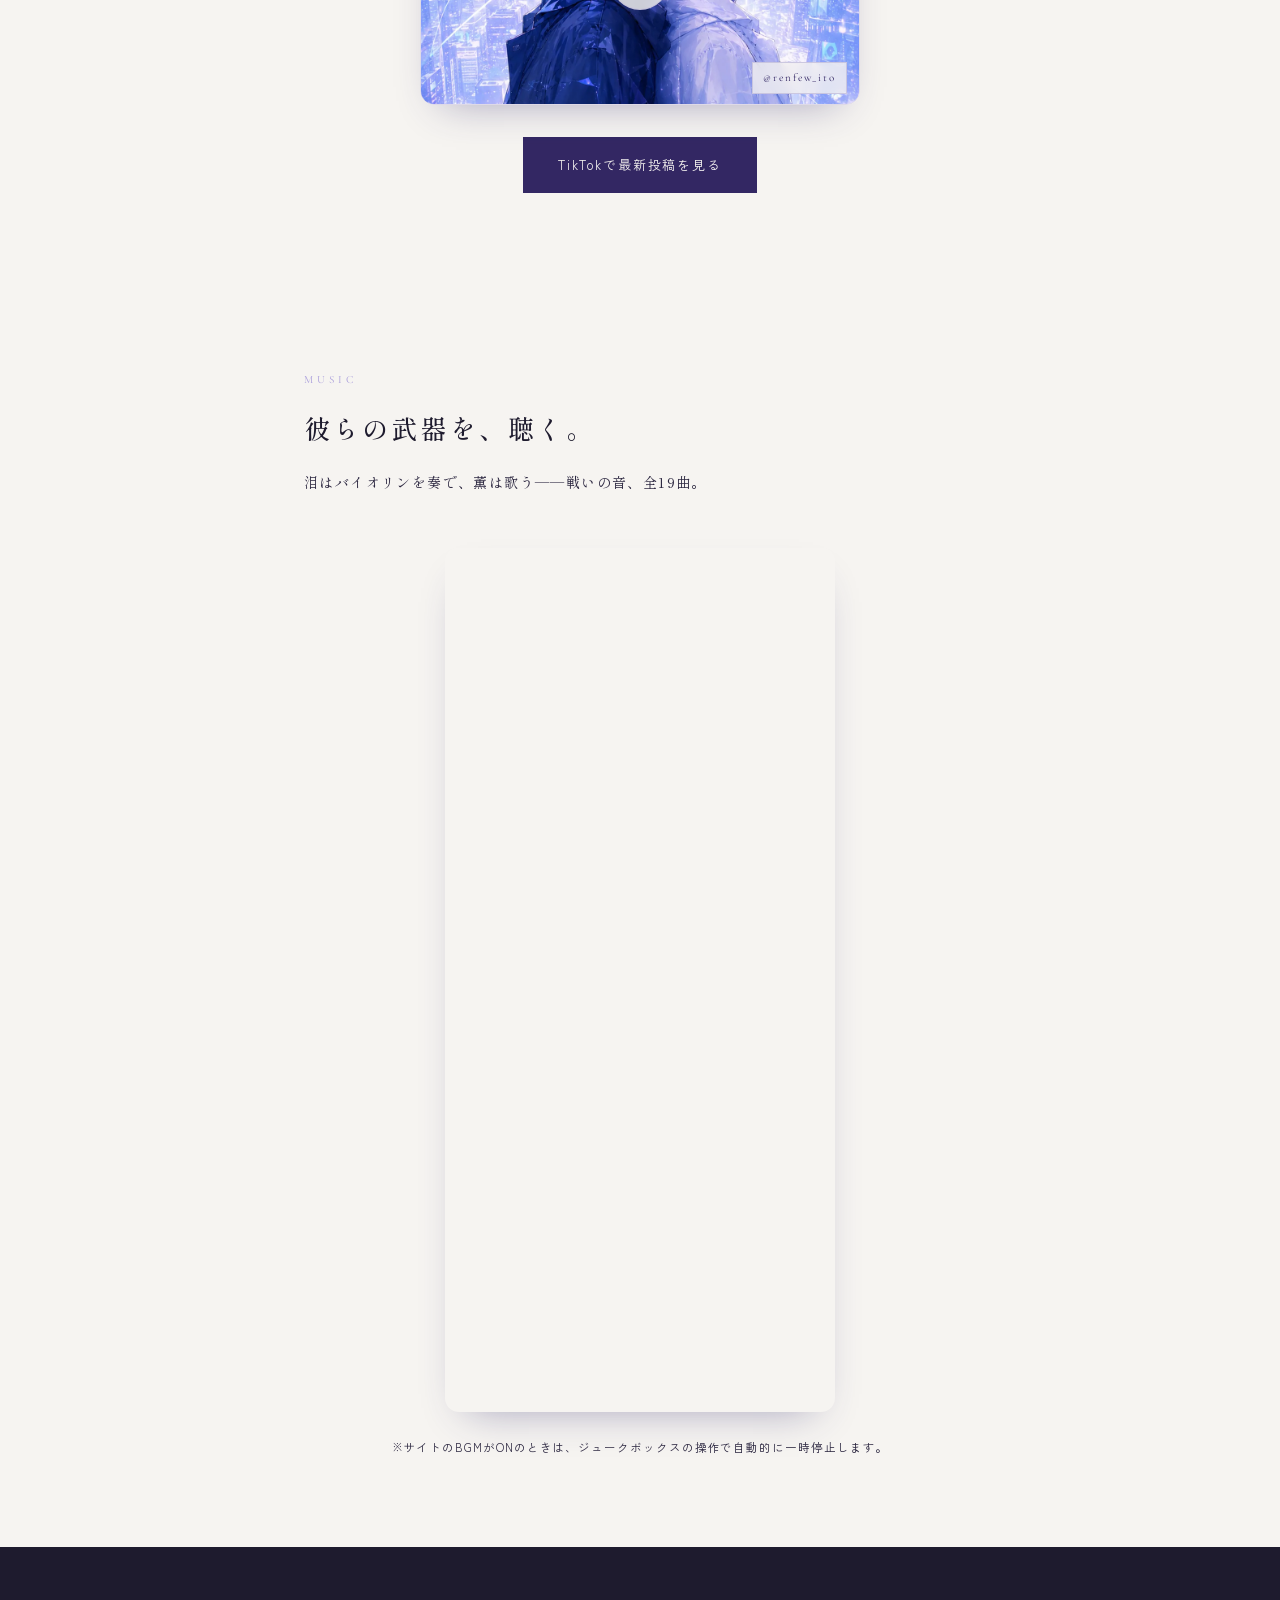
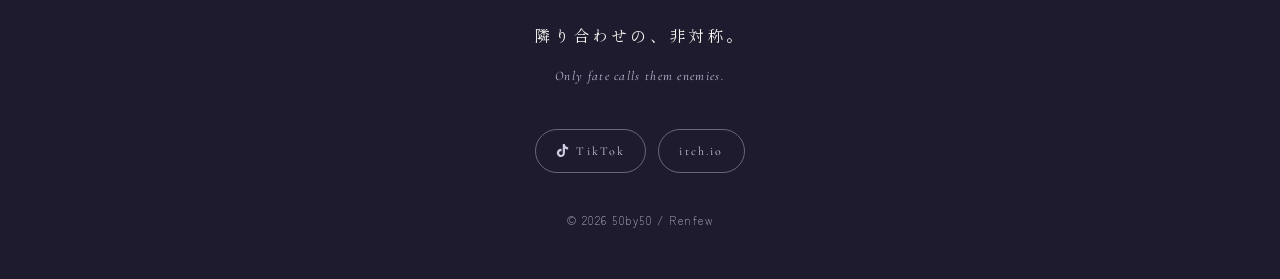
==== commit eb7173ed: "Add a mobile hamburger menu and refresh the nav items - The text-row nav could get pushed out of vie" ====
--- a/index.html
+++ b/index.html
@@ -35,12 +35,18 @@
   <a href="#hero" class="header-logo" aria-label="50by50 トップへ">
     <img src="assets/icons/logo-50by50-full-dark.png" alt="50by50">
   </a>
-  <nav class="header-nav" aria-label="セクション">
+  <nav class="header-nav" id="headerNav" aria-label="セクション">
+    <a href="#entries">はじめ方</a>
     <a href="#characters">Characters</a>
     <a href="#about">About</a>
+    <a href="#world">World</a>
     <a href="#diagnosis">50:50</a>
-    <a href="#tiktok">TikTok</a>
+    <a href="#music">Music</a>
   </nav>
+  <button class="nav-toggle" type="button" aria-expanded="false" aria-controls="headerNav" aria-label="メニューを開く">
+    <span aria-hidden="true"></span>
+    <span aria-hidden="true"></span>
+  </button>
 </header>
 
 <!-- ===== BGM Control ===== -->
--- a/style.css
+++ b/style.css
@@ -60,15 +60,69 @@
 .header-logo img { height: 26px; width: auto; }
 .header-nav { display: flex; gap: 18px; }
 .header-nav a {
-  font-family: var(--font-en);
+  font-family: "Cormorant Garamond", "Shippori Mincho B1", serif;
   font-size: 13px;
   letter-spacing: 0.18em;
   color: var(--dark-2);
 }
 .header-nav a:hover { color: var(--accent-rui); }
-@media (max-width: 480px) {
-  .header-nav { gap: 12px; }
-  .header-nav a { font-size: 11px; letter-spacing: 0.12em; }
+
+/* モバイル: ハンバーガーメニュー（文字列ナビは実機で隠れやすいため） */
+.nav-toggle { display: none; }
+@media (max-width: 899px) {
+  .nav-toggle {
+    display: flex;
+    flex-direction: column;
+    justify-content: center;
+    gap: 7px;
+    width: 44px;
+    height: 44px;
+    padding: 0 11px;
+    margin: -8px -6px;
+    background: transparent;
+    border: none;
+    cursor: pointer;
+  }
+  .nav-toggle span {
+    display: block;
+    height: 1.5px;
+    background: var(--dark-1);
+    transition: transform .3s ease;
+  }
+  /* 開いたら2本線をロゴの斜線╱に重ねる */
+  .site-header.nav-open .nav-toggle span:nth-child(1) { transform: translateY(4.25px) rotate(24deg); }
+  .site-header.nav-open .nav-toggle span:nth-child(2) { transform: translateY(-4.25px) rotate(24deg); }
+
+  .header-nav {
+    position: absolute;
+    top: 100%; left: 0; right: 0;
+    flex-direction: column;
+    gap: 0;
+    padding: 8px 0 16px;
+    background: color-mix(in srgb, var(--base) 97%, var(--sub-1));
+    backdrop-filter: blur(12px);
+    -webkit-backdrop-filter: blur(12px);
+    border-bottom: 1px solid color-mix(in srgb, var(--sub-1) 50%, transparent);
+    visibility: hidden;
+    opacity: 0;
+    transform: translateY(-8px);
+    transition: opacity .25s ease, transform .25s ease, visibility 0s linear .25s;
+  }
+  .site-header.nav-open .header-nav {
+    visibility: visible;
+    opacity: 1;
+    transform: none;
+    transition: opacity .25s ease, transform .25s ease;
+  }
+  .header-nav a {
+    padding: 13px 24px;
+    text-align: center;
+    font-size: 13.5px;
+    letter-spacing: 0.24em;
+  }
+}
+@media (prefers-reduced-motion: reduce) {
+  .nav-toggle span, .header-nav { transition: none; }
 }
 
 /* ===== Hero ===== */
@@ -171,6 +225,29 @@
   backdrop-filter: blur(2px);
   -webkit-backdrop-filter: blur(2px);
 }
+/* デスクトップ: 絵の主役（中央〜右の二人）を隠さないよう、コピーを左上へ */
+@media (min-width: 900px) {
+  .hero-inner {
+    position: absolute;
+    left: clamp(40px, 7vw, 104px);
+    top: clamp(88px, 15vh, 150px);
+    padding: 0;
+    max-width: 520px;
+    text-align: left;
+  }
+  .hero-logo img { margin: 0 0 26px; }
+  .hero-formula { justify-content: flex-start; margin-bottom: 20px; }
+  .hero-concept { margin-bottom: 16px; }
+  .hero-emotion { margin-bottom: 30px; }
+  .hero-veil {
+    /* 光だまりも左上へ移動し、コピー下端（暗い衣装部分）までカバー */
+    background:
+      radial-gradient(ellipse 56% 76% at 20% 40%, color-mix(in srgb, var(--base) 66%, transparent), transparent 72%),
+      linear-gradient(180deg, color-mix(in srgb, var(--base) 30%, transparent), transparent 18%),
+      linear-gradient(0deg, color-mix(in srgb, var(--dark-1) 14%, transparent), transparent 24%);
+  }
+}
+
 .hero-scroll {
   position: absolute;
   bottom: 26px; left: 50%;
@@ -274,6 +351,9 @@
 .section.entries {
   max-width: 980px;
   text-align: center;
+  /* 回転カードが画面外へはみ出して横スクロールを生むのを防ぐ */
+  overflow-x: hidden;
+  overflow-x: clip;
 }
 .entries {
   --sel-card-w: min(248px, 60vw);
@@ -798,11 +878,6 @@
   .diag-view { animation: none; }
   .diag-progress-bar i, .diag-gauge .gauge-bar i { transition: none; }
 }
-@media (max-width: 400px) {
-  .header-nav { gap: 9px; }
-  .header-nav a { font-size: 10.5px; letter-spacing: 0.08em; }
-}
-
 /* ===== World ===== */
 .world {
   position: relative;
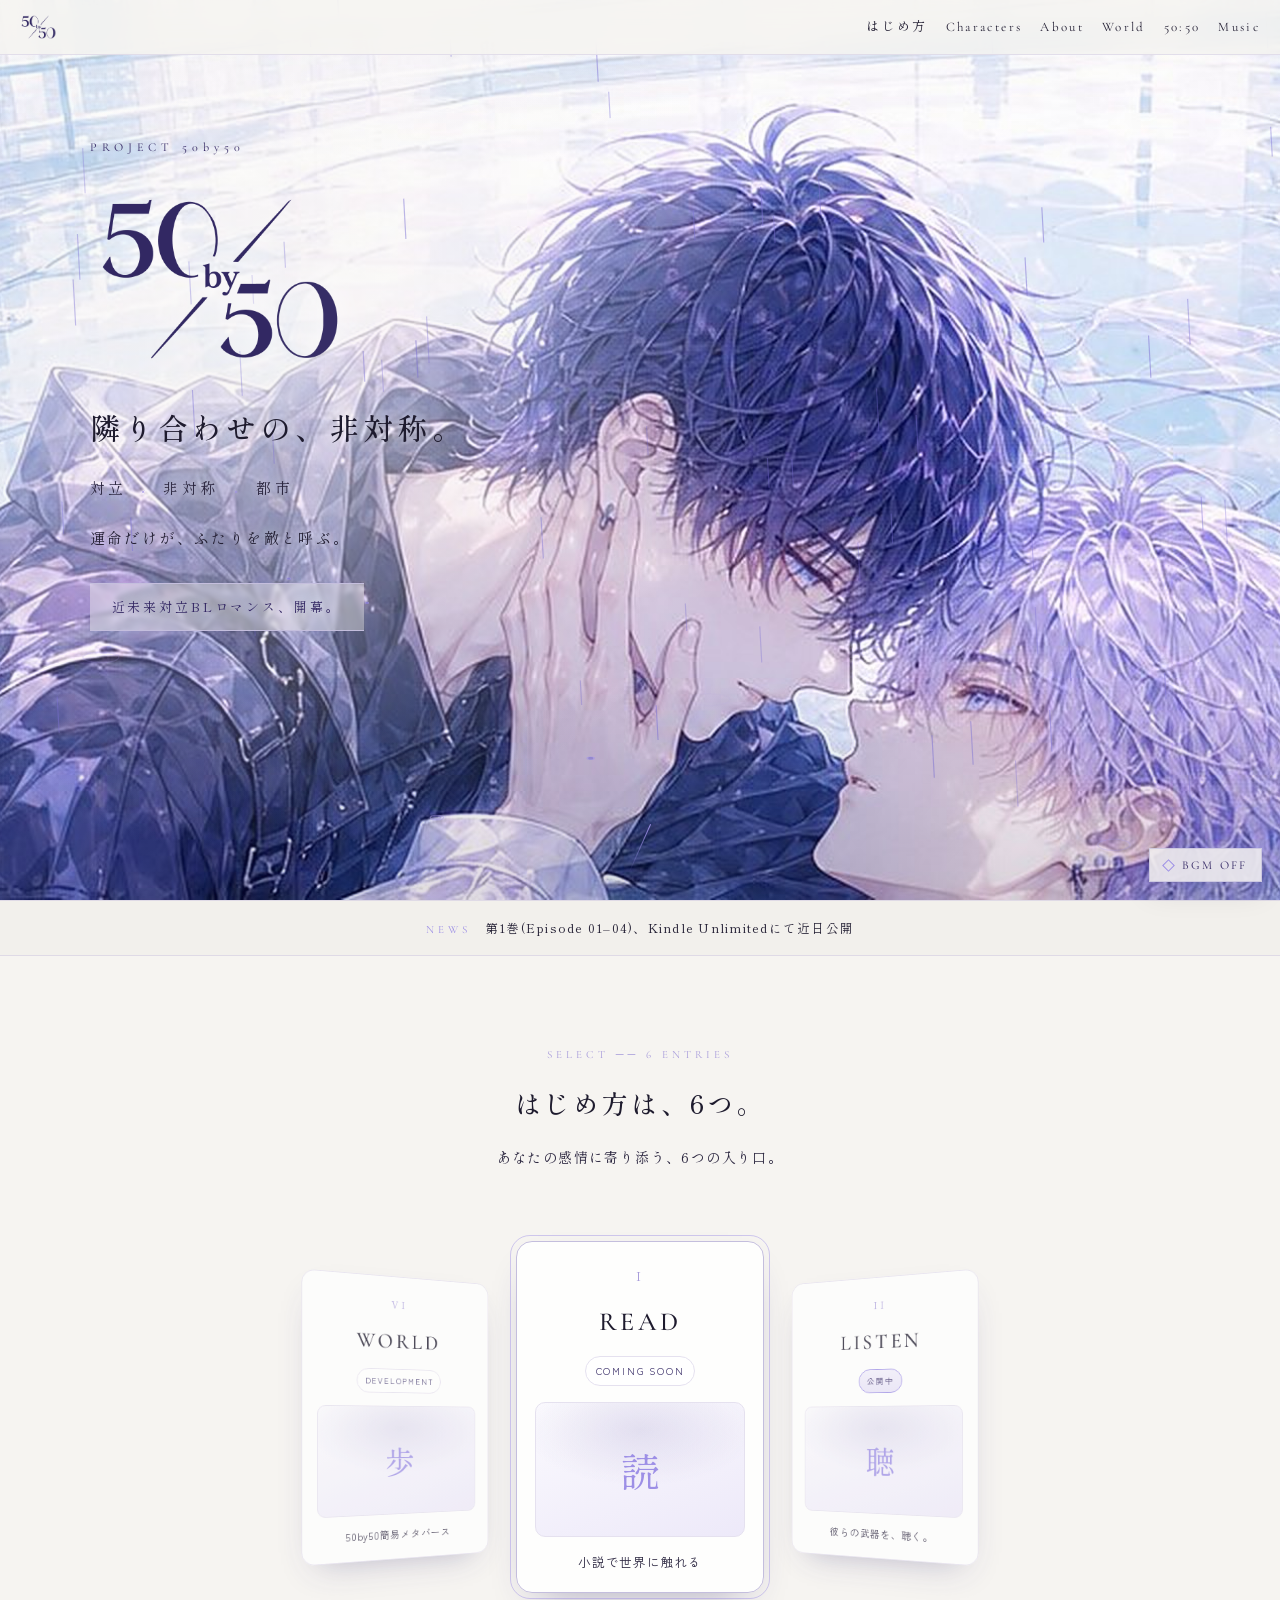
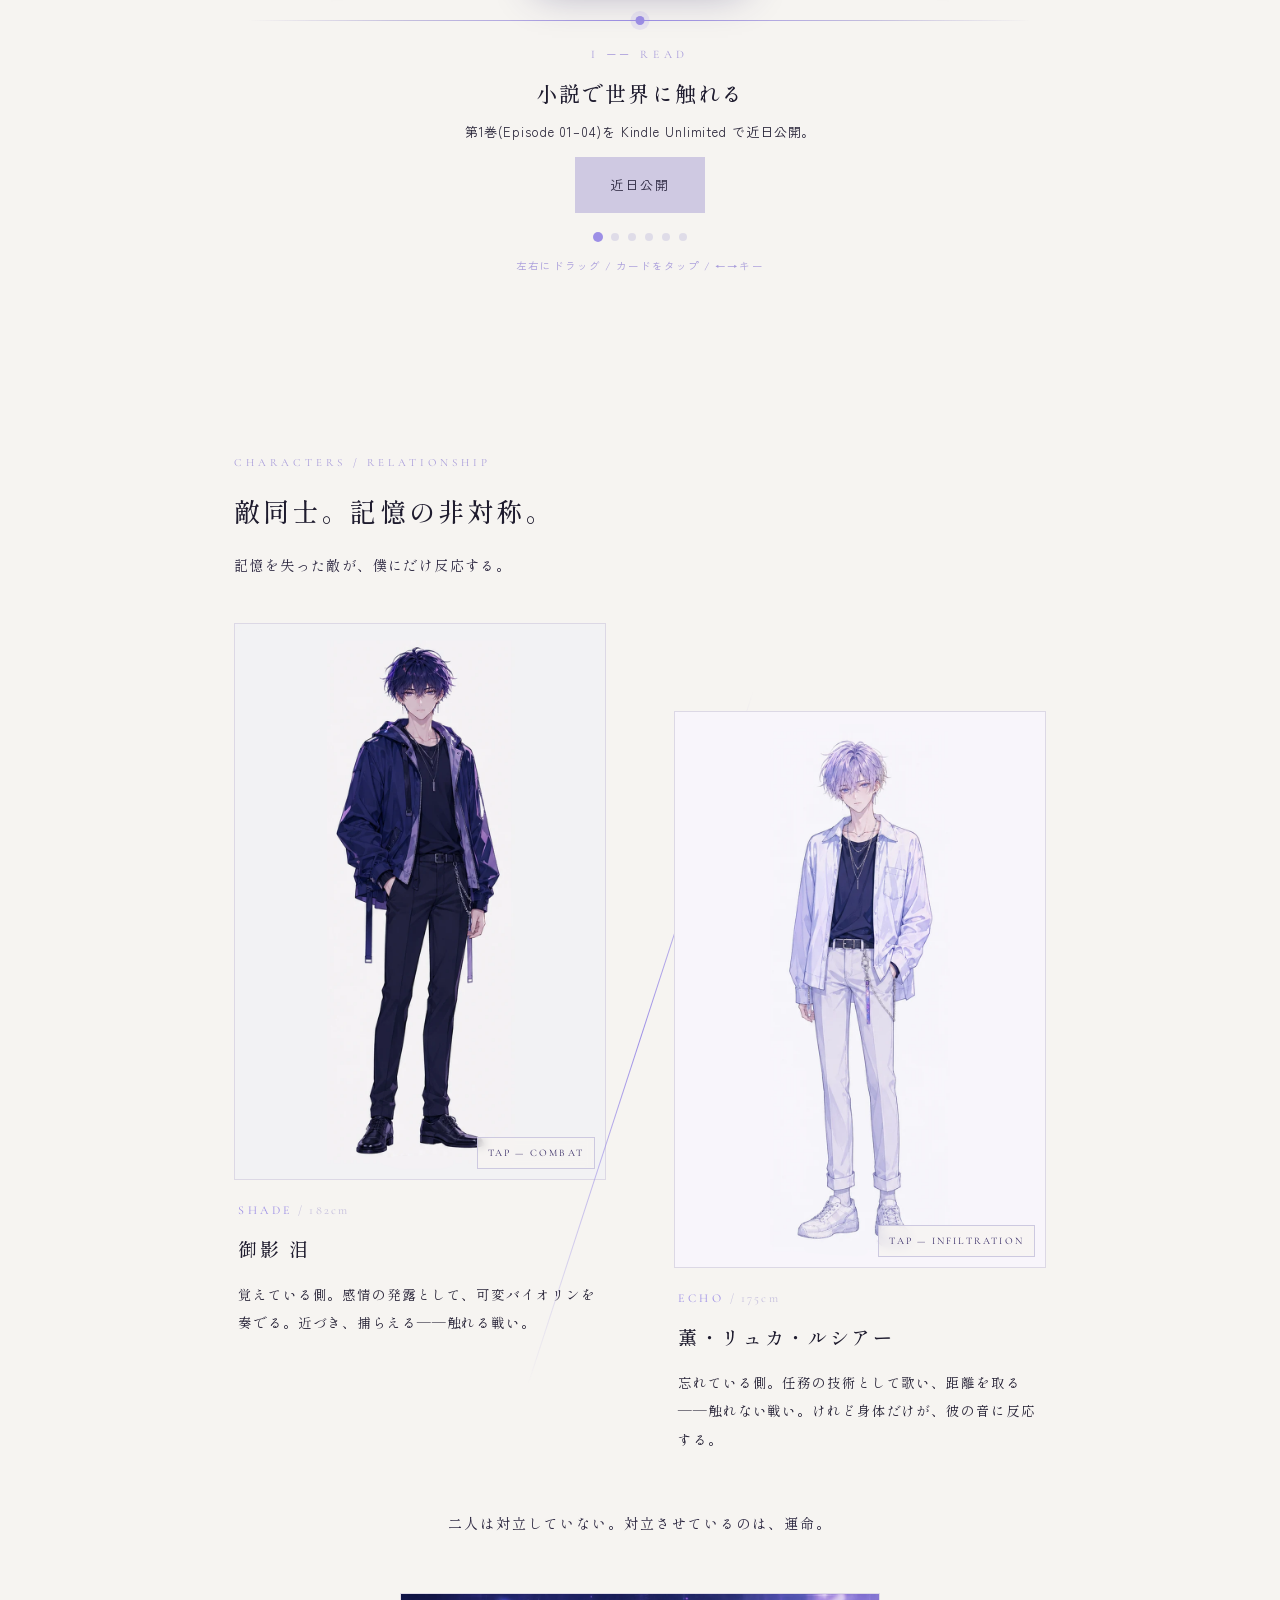
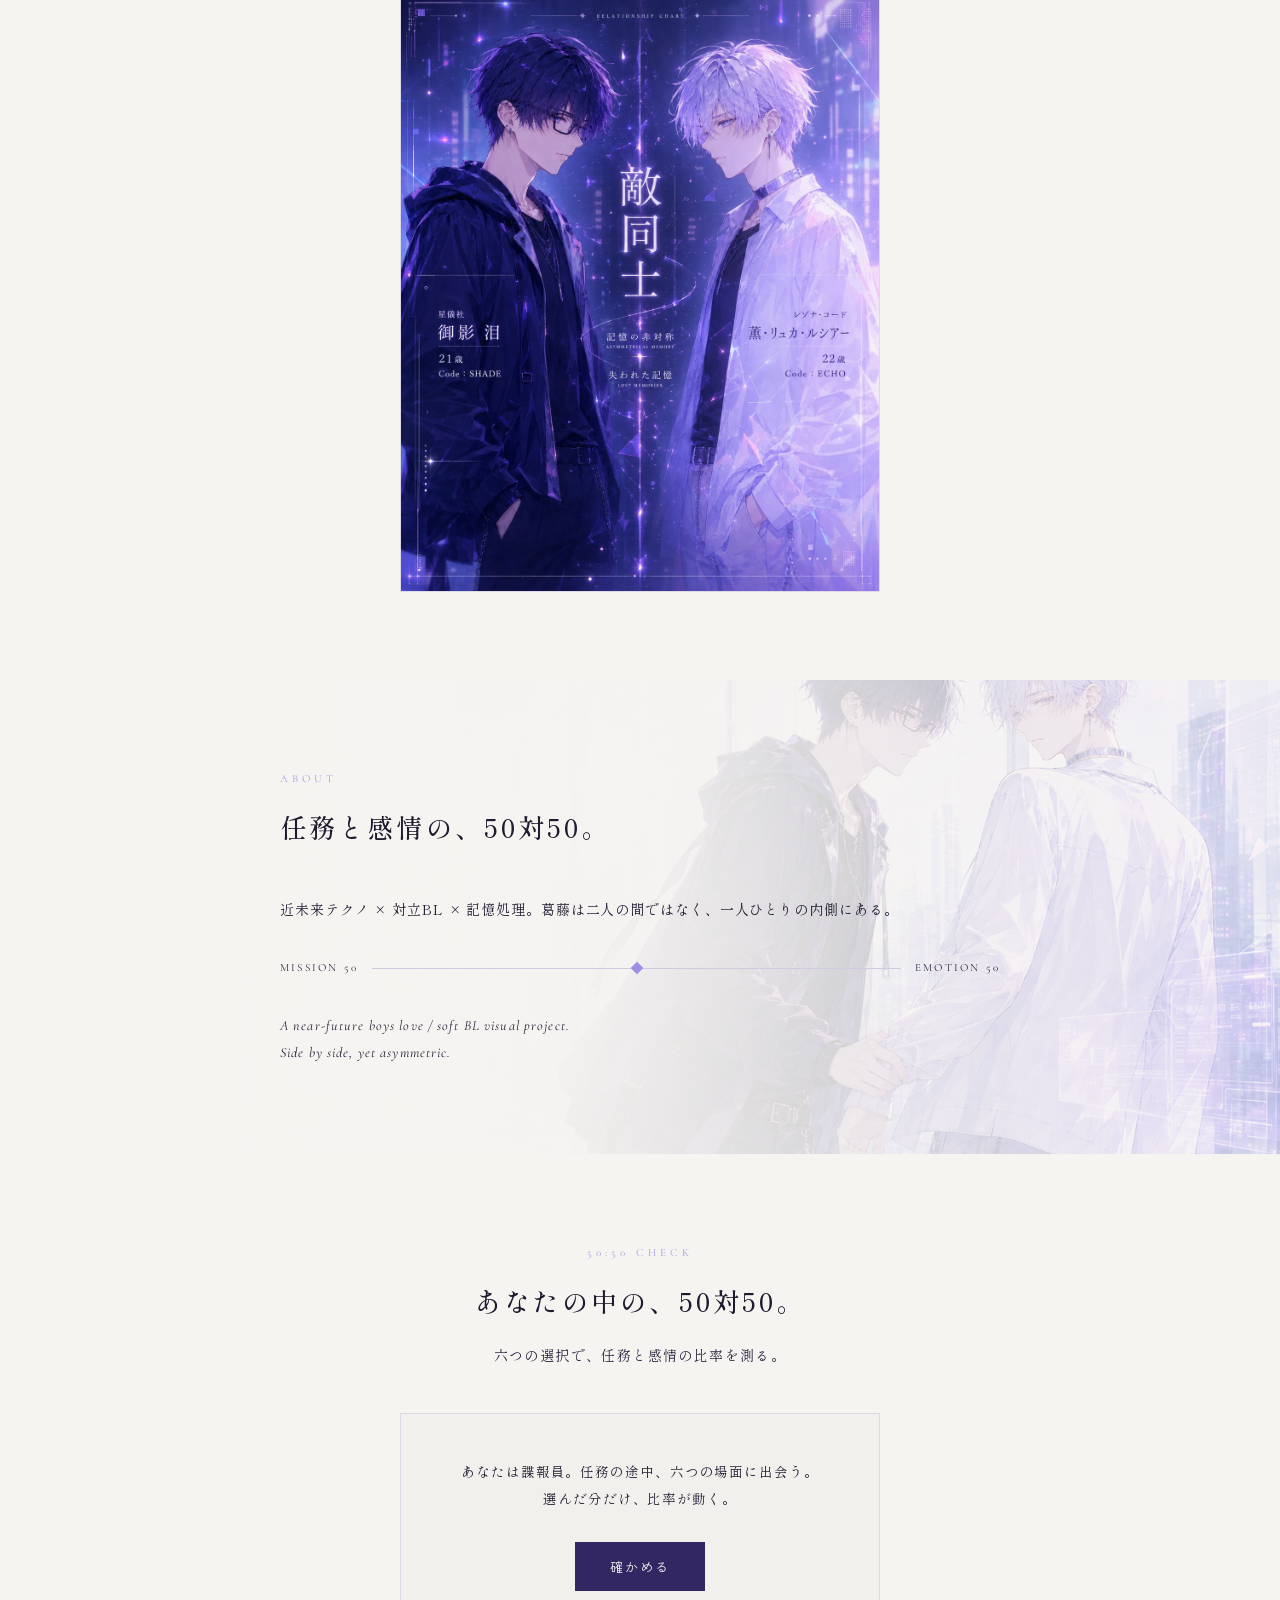
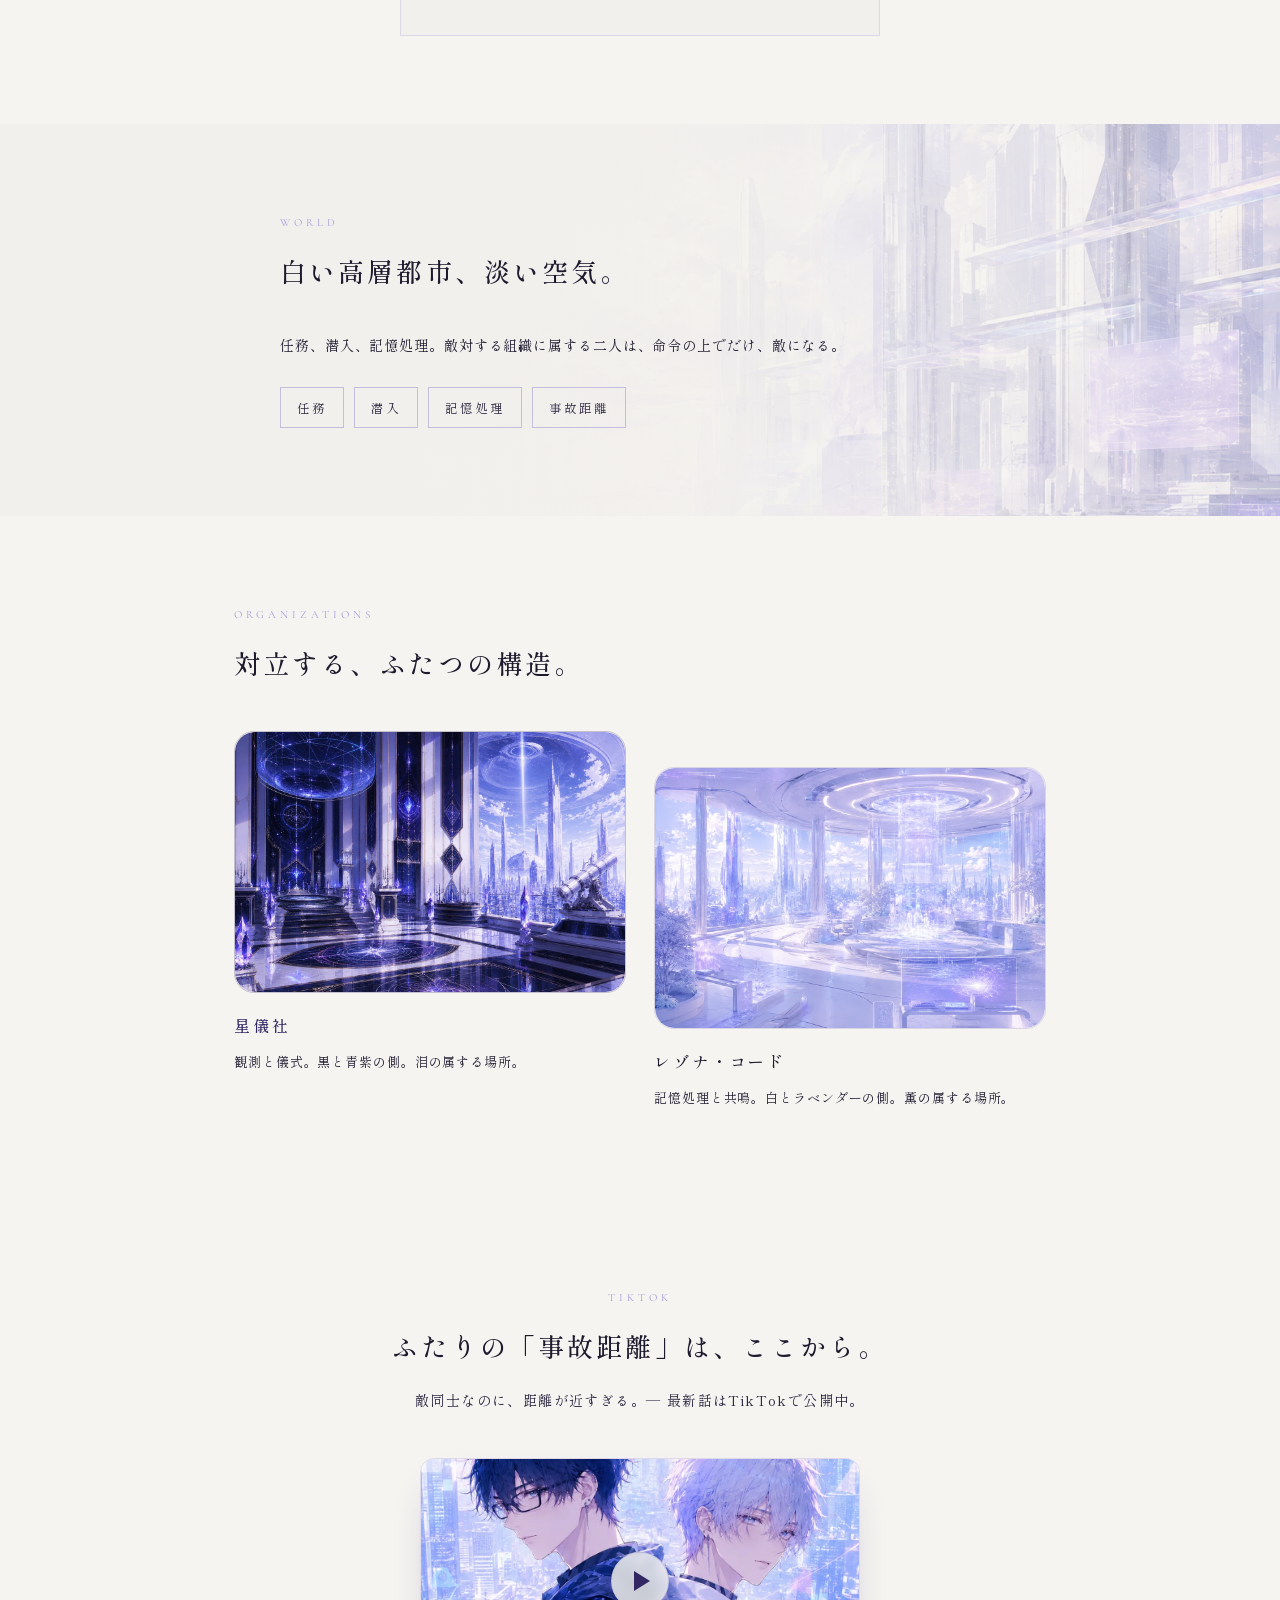
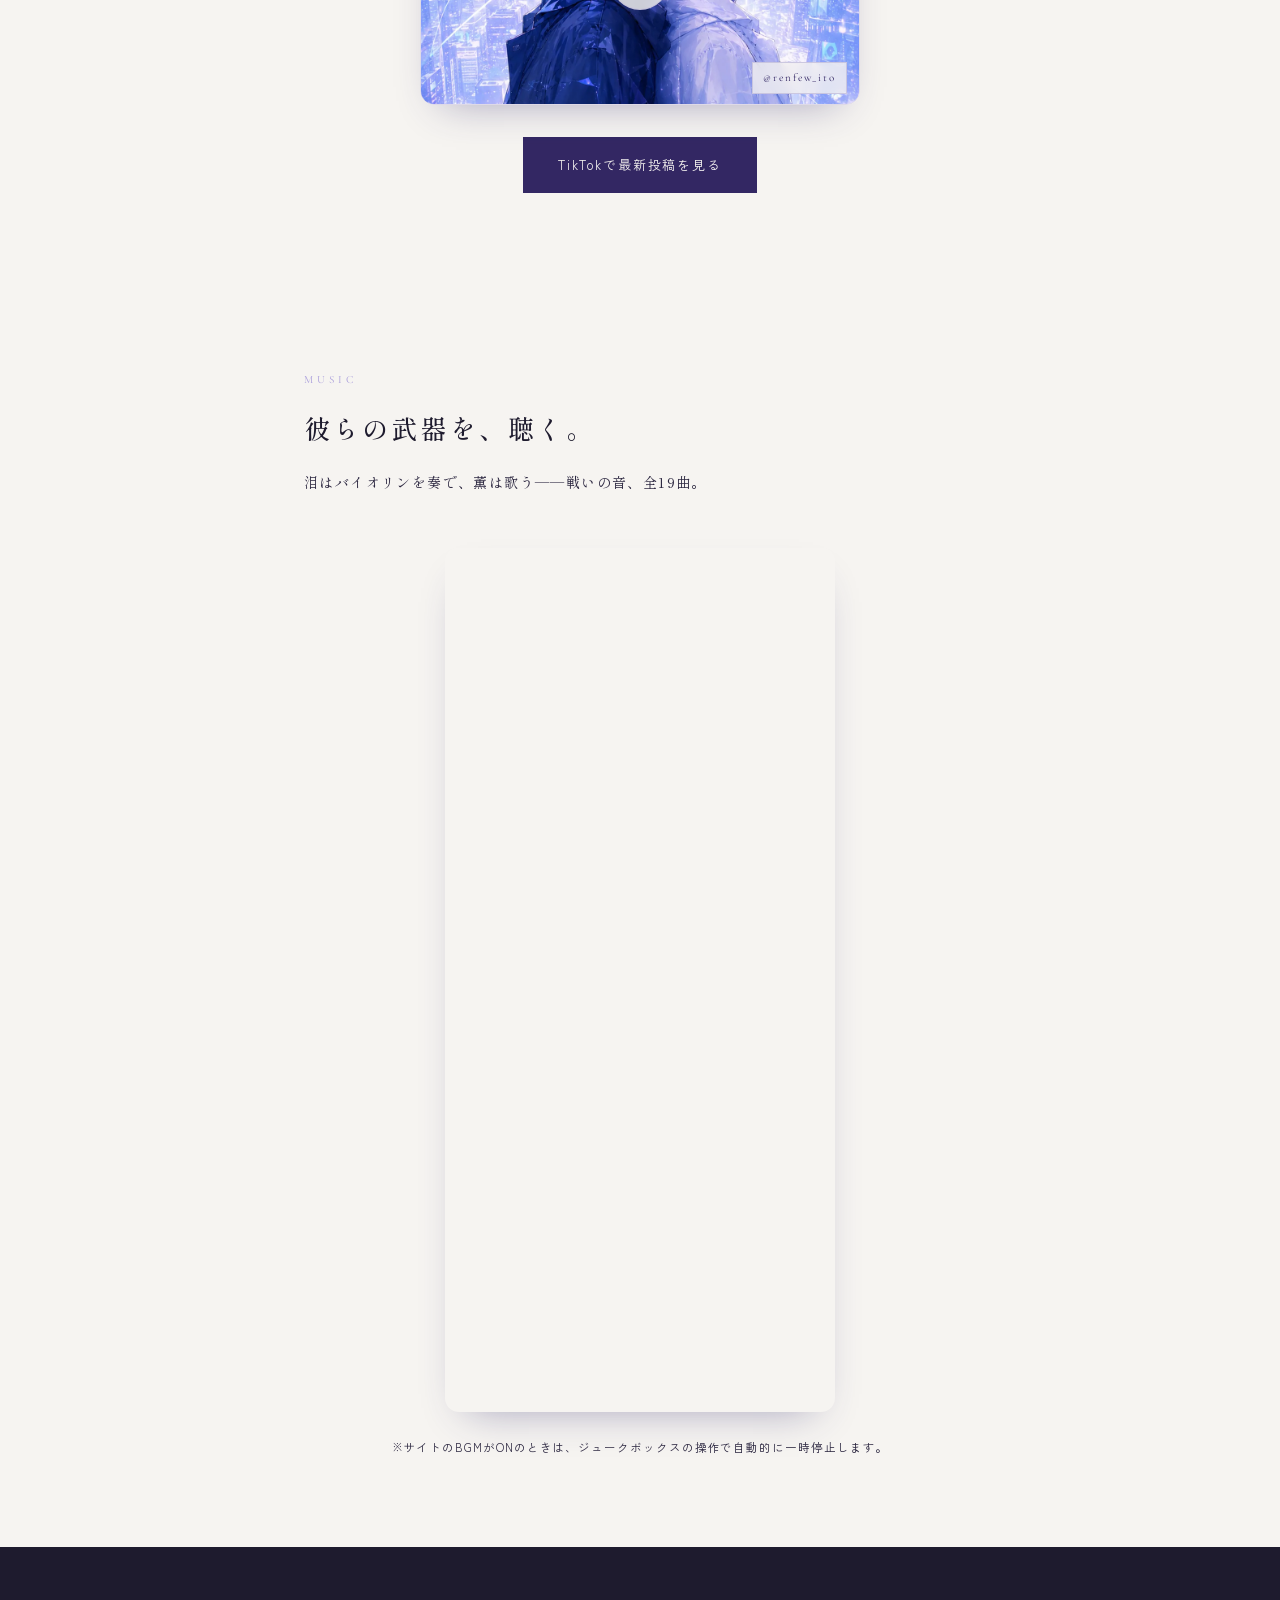
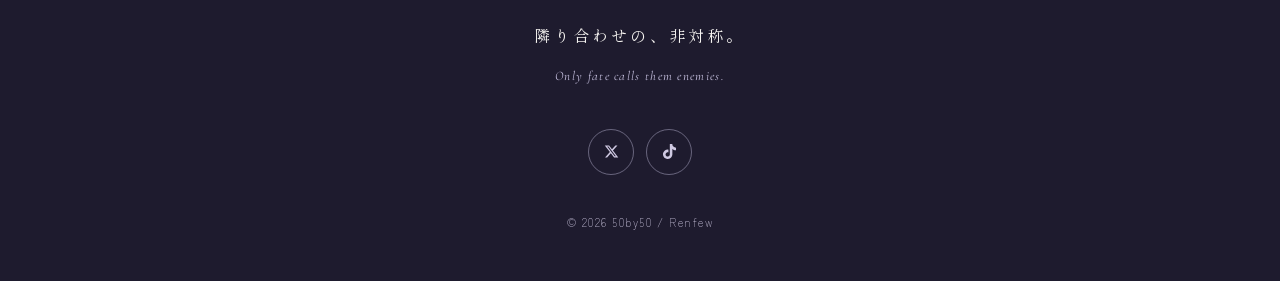
==== commit e2a0fa8b: "Make footer SNS icon-only: add X, drop itch.io Replace the labelled pills with circular icon buttons" ====
--- a/index.html
+++ b/index.html
@@ -305,12 +305,13 @@
 <footer class="site-footer">
   <p class="footer-concept">隣り合わせの、非対称。</p>
   <p class="footer-en">Only fate calls them enemies.</p>
-  <nav class="footer-sns" aria-label="外部リンク">
-    <a href="https://www.tiktok.com/@renfew_ito" target="_blank" rel="noopener">
-      <svg viewBox="0 0 24 24" width="13" height="13" fill="currentColor" aria-hidden="true"><path d="M12.53.02C13.84 0 15.14.01 16.44 0c.08 1.53.63 3.09 1.75 4.17 1.12 1.11 2.7 1.62 4.24 1.79v4.03c-1.44-.05-2.89-.35-4.2-.97-.57-.26-1.1-.59-1.62-.93-.01 2.92.01 5.84-.02 8.75-.08 1.4-.54 2.79-1.35 3.94-1.31 1.92-3.58 3.17-5.91 3.21-1.43.08-2.86-.31-4.08-1.03-2.02-1.19-3.44-3.37-3.65-5.71-.02-.5-.03-1-.01-1.49.18-1.9 1.12-3.72 2.58-4.96 1.66-1.44 3.98-2.13 6.15-1.72.02 1.48-.04 2.96-.04 4.44-.99-.32-2.15-.23-3.02.37-.63.41-1.11 1.04-1.36 1.75-.21.51-.15 1.07-.14 1.61.24 1.64 1.82 3.02 3.5 2.87 1.12-.01 2.19-.66 2.77-1.61.19-.33.4-.67.41-1.06.1-1.79.06-3.57.07-5.36.01-4.03-.01-8.05.02-12.07z"/></svg>
-      TikTok
+  <nav class="footer-sns" aria-label="SNS">
+    <a href="https://x.com/50by50_renfew" target="_blank" rel="noopener" aria-label="X @50by50_renfew">
+      <svg viewBox="0 0 24 24" width="15" height="15" fill="currentColor" aria-hidden="true"><path d="M18.244 2.25h3.308l-7.227 8.26 8.502 11.24H16.17l-5.214-6.817L4.99 21.75H1.68l7.73-8.835L1.254 2.25H8.08l4.713 6.231zm-1.161 17.52h1.833L7.084 4.126H5.117z"/></svg>
     </a>
-    <a href="https://renfew.itch.io/50by50-jukebox" target="_blank" rel="noopener">itch.io</a>
+    <a href="https://www.tiktok.com/@renfew_ito" target="_blank" rel="noopener" aria-label="TikTok @renfew_ito">
+      <svg viewBox="0 0 24 24" width="15" height="15" fill="currentColor" aria-hidden="true"><path d="M12.53.02C13.84 0 15.14.01 16.44 0c.08 1.53.63 3.09 1.75 4.17 1.12 1.11 2.7 1.62 4.24 1.79v4.03c-1.44-.05-2.89-.35-4.2-.97-.57-.26-1.1-.59-1.62-.93-.01 2.92.01 5.84-.02 8.75-.08 1.4-.54 2.79-1.35 3.94-1.31 1.92-3.58 3.17-5.91 3.21-1.43.08-2.86-.31-4.08-1.03-2.02-1.19-3.44-3.37-3.65-5.71-.02-.5-.03-1-.01-1.49.18-1.9 1.12-3.72 2.58-4.96 1.66-1.44 3.98-2.13 6.15-1.72.02 1.48-.04 2.96-.04 4.44-.99-.32-2.15-.23-3.02.37-.63.41-1.11 1.04-1.36 1.75-.21.51-.15 1.07-.14 1.61.24 1.64 1.82 3.02 3.5 2.87 1.12-.01 2.19-.66 2.77-1.61.19-.33.4-.67.41-1.06.1-1.79.06-3.57.07-5.36.01-4.03-.01-8.05.02-12.07z"/></svg>
+    </a>
   </nav>
   <p class="footer-credit">&copy; 2026 50by50 / Renfew</p>
 </footer>
--- a/style.css
+++ b/style.css
@@ -1202,14 +1202,12 @@
 .footer-sns a {
   display: inline-flex;
   align-items: center;
-  gap: 7px;
-  font-family: var(--font-en);
-  font-size: 12px;
-  letter-spacing: 0.18em;
+  justify-content: center;
+  width: 46px;
+  height: 46px;
   color: var(--sub-1);
   border: 1px solid color-mix(in srgb, var(--sub-2) 45%, transparent);
-  border-radius: 999px;
-  padding: 9px 20px;
+  border-radius: 50%;
   transition: opacity .2s ease, border-color .2s ease;
 }
 .footer-sns a:hover {
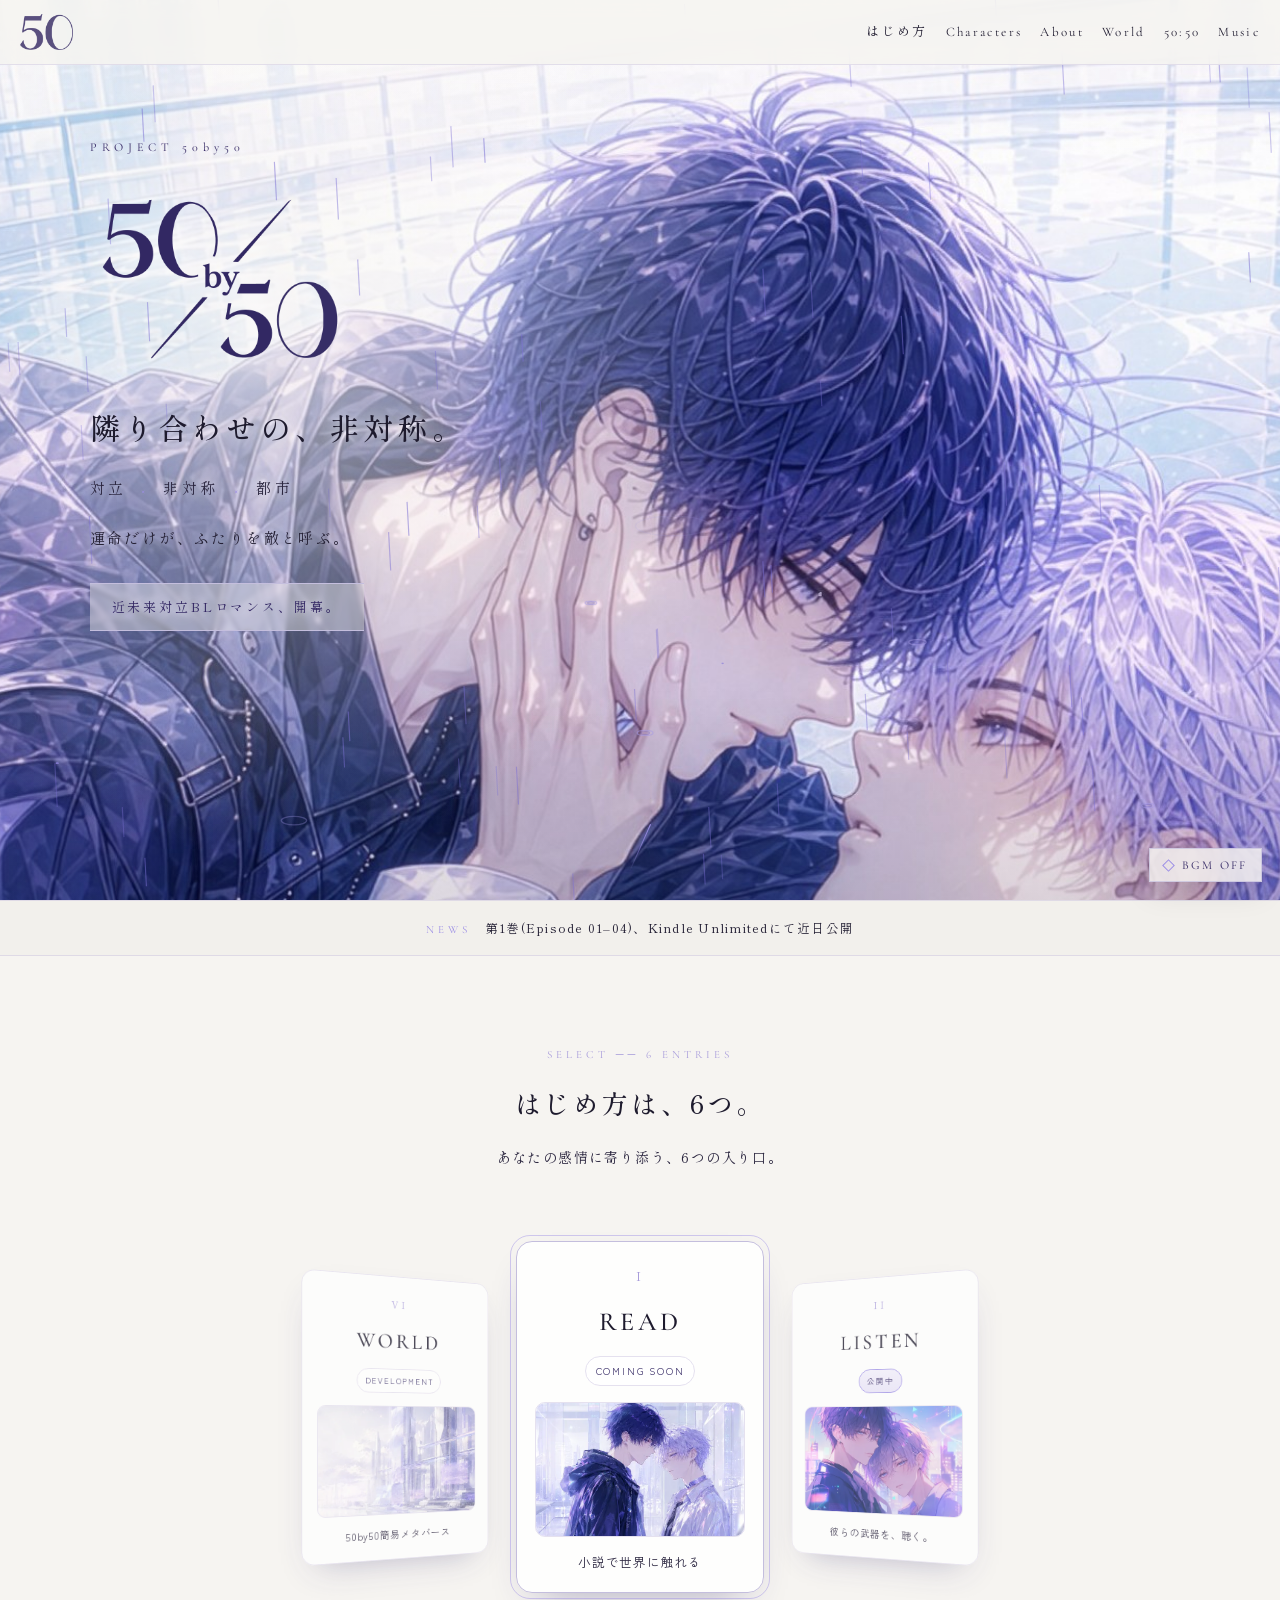
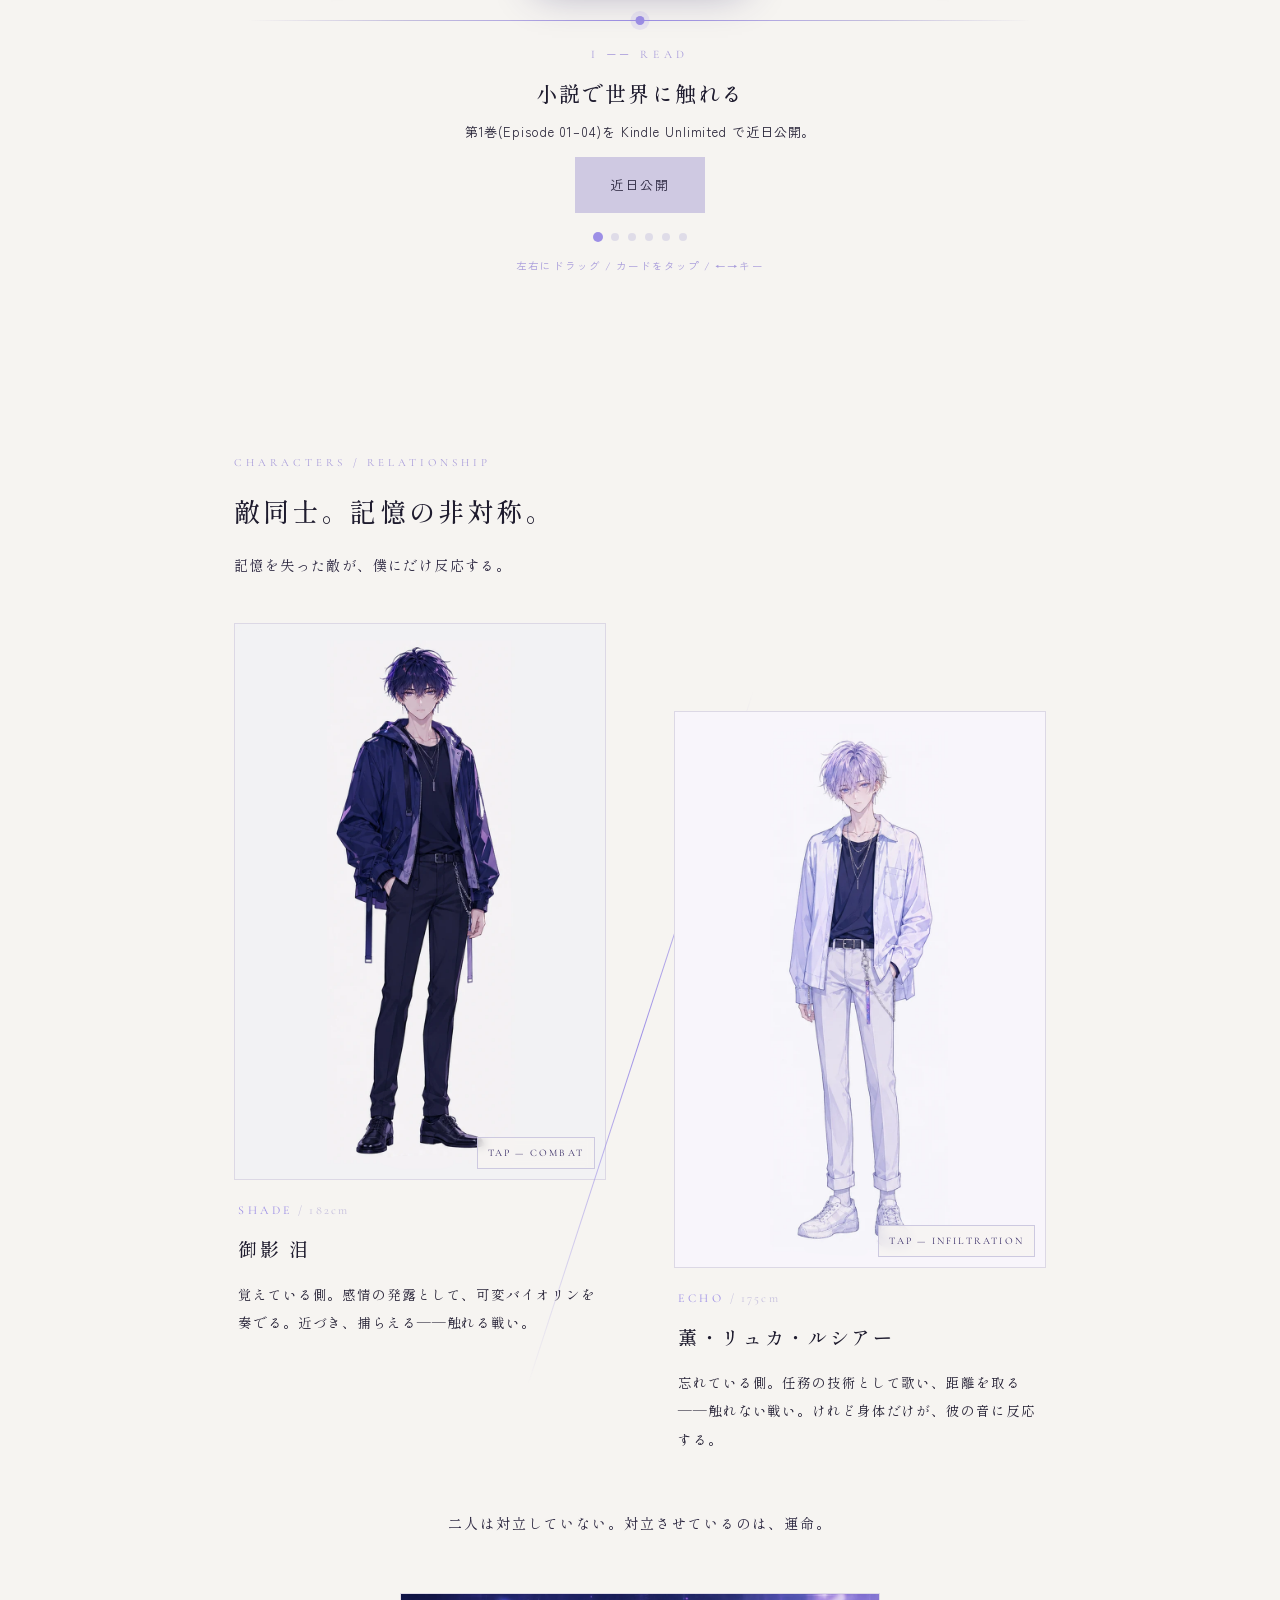
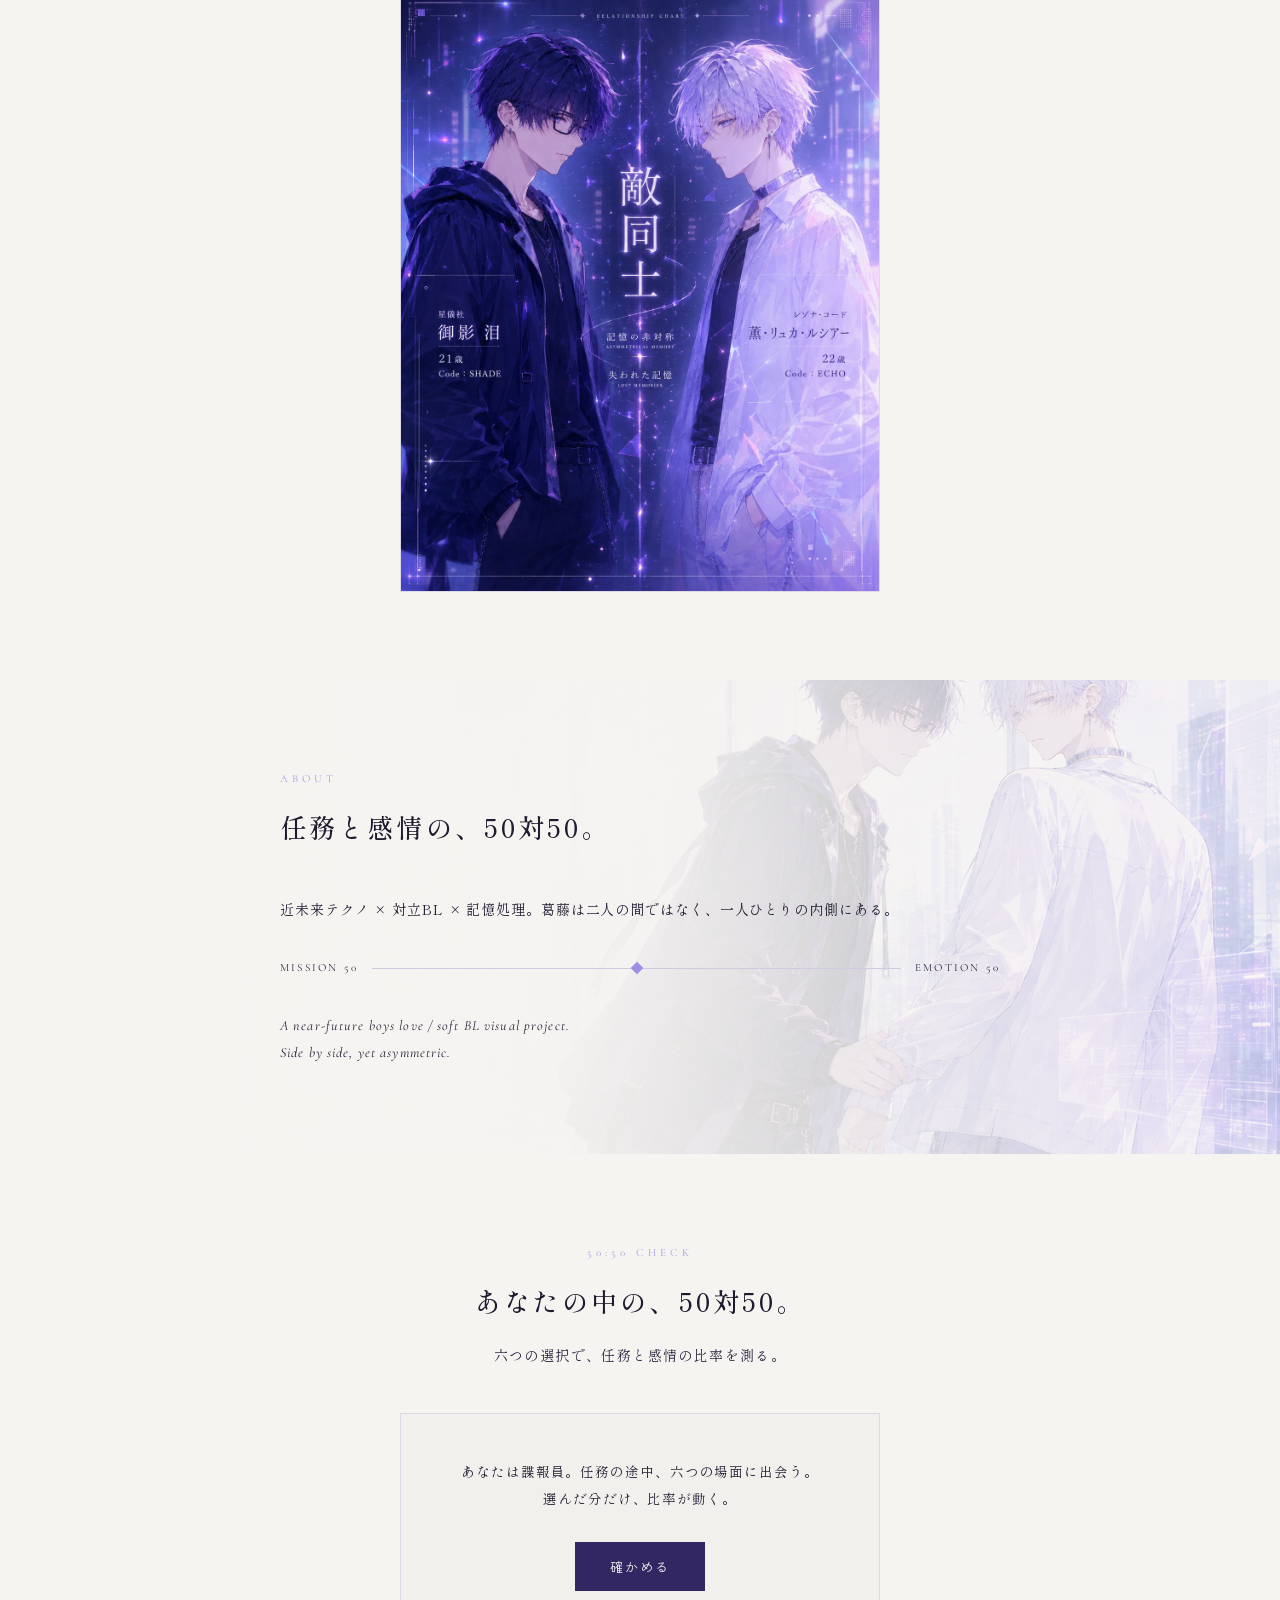
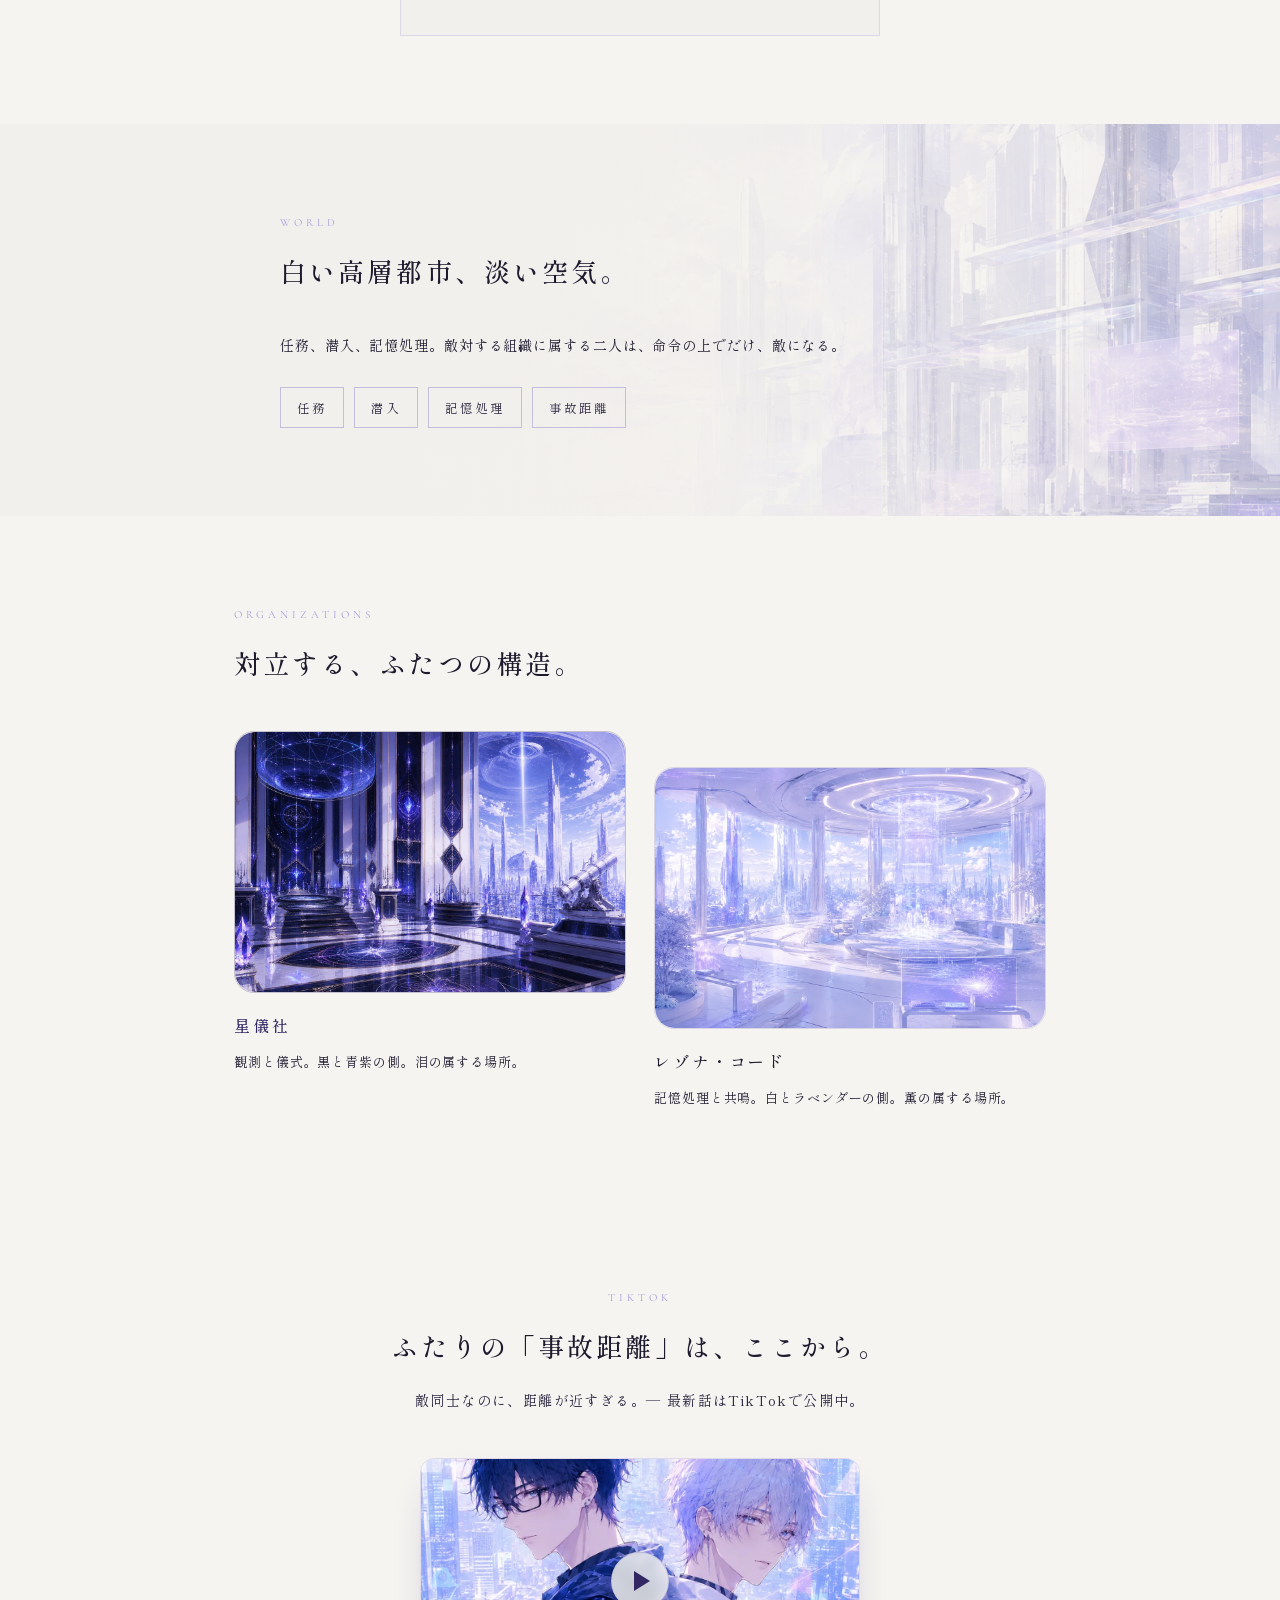
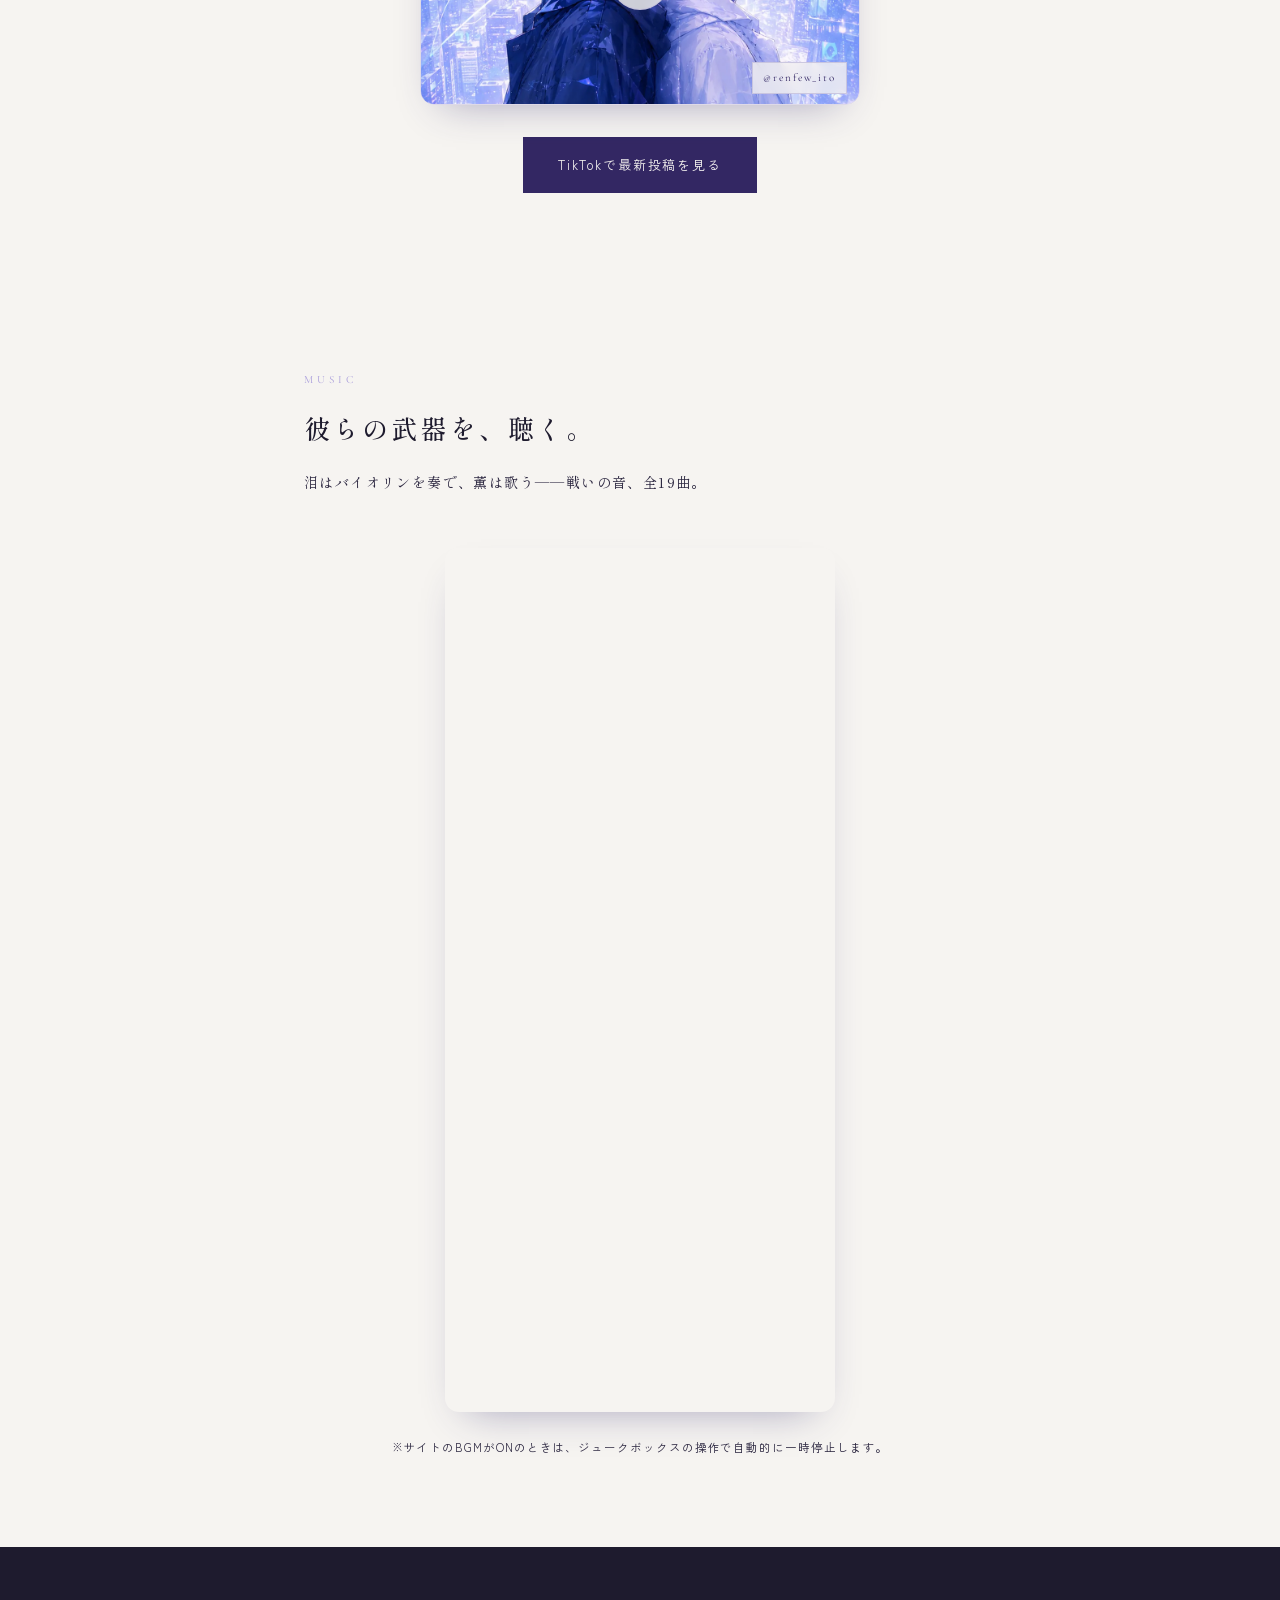
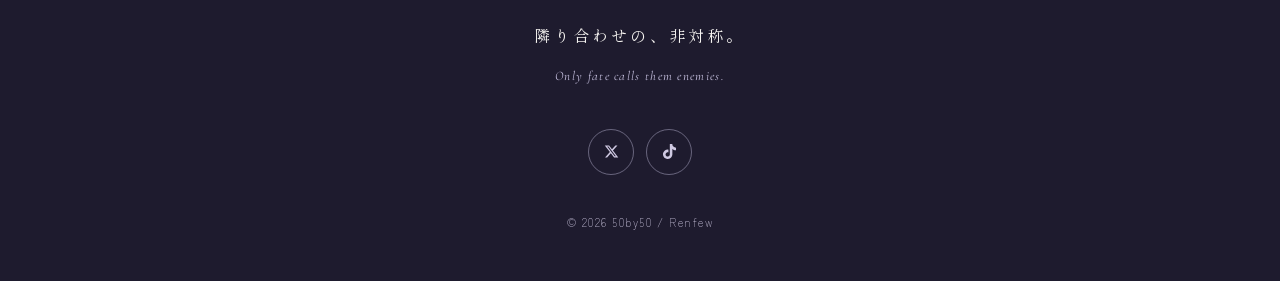
==== commit 3f8183b5: "Use the 50 symbol mark for the header logo The full-lockup logo was too small to read at header size" ====
--- a/index.html
+++ b/index.html
@@ -33,7 +33,7 @@
 <!-- ===== Header ===== -->
 <header class="site-header" id="siteHeader">
   <a href="#hero" class="header-logo" aria-label="50by50 トップへ">
-    <img src="assets/icons/logo-50by50-full-dark.png" alt="50by50">
+    <img src="assets/images/50symbol-header.png" alt="50by50">
   </a>
   <nav class="header-nav" id="headerNav" aria-label="セクション">
     <a href="#entries">はじめ方</a>
--- a/style.css
+++ b/style.css
@@ -57,7 +57,7 @@
   border-bottom: 1px solid color-mix(in srgb, var(--sub-1) 50%, transparent);
   transition: padding .3s ease;
 }
-.header-logo img { height: 26px; width: auto; }
+.header-logo img { height: 36px; width: auto; }
 .header-nav { display: flex; gap: 18px; }
 .header-nav a {
   font-family: "Cormorant Garamond", "Shippori Mincho B1", serif;
@@ -417,20 +417,24 @@
   background: linear-gradient(180deg, #F1EEFB, #E7E2F8);
 }
 .entry-card .art {
+  position: relative;
   width: 100%;
   flex: 1;
   border-radius: 10px;
   margin: 8px 0 4px;
   border: 1px solid var(--sel-line);
-  display: flex;
-  align-items: center;
-  justify-content: center;
-  font-family: var(--font-display);
-  font-size: 40px;
-  color: var(--accent-rui);
+  overflow: hidden;
+  /* 画像読み込み中のプレースホルダー */
   background:
     radial-gradient(80% 60% at 50% 20%, color-mix(in srgb, var(--sub-2) 40%, transparent), transparent 70%),
     linear-gradient(160deg, #FBFAFE, #EDE9F9);
+}
+.entry-card .art img {
+  position: absolute;
+  inset: 0;
+  width: 100%;
+  height: 100%;
+  object-fit: cover;
 }
 .entry-card .jp {
   font-family: var(--font-ui);
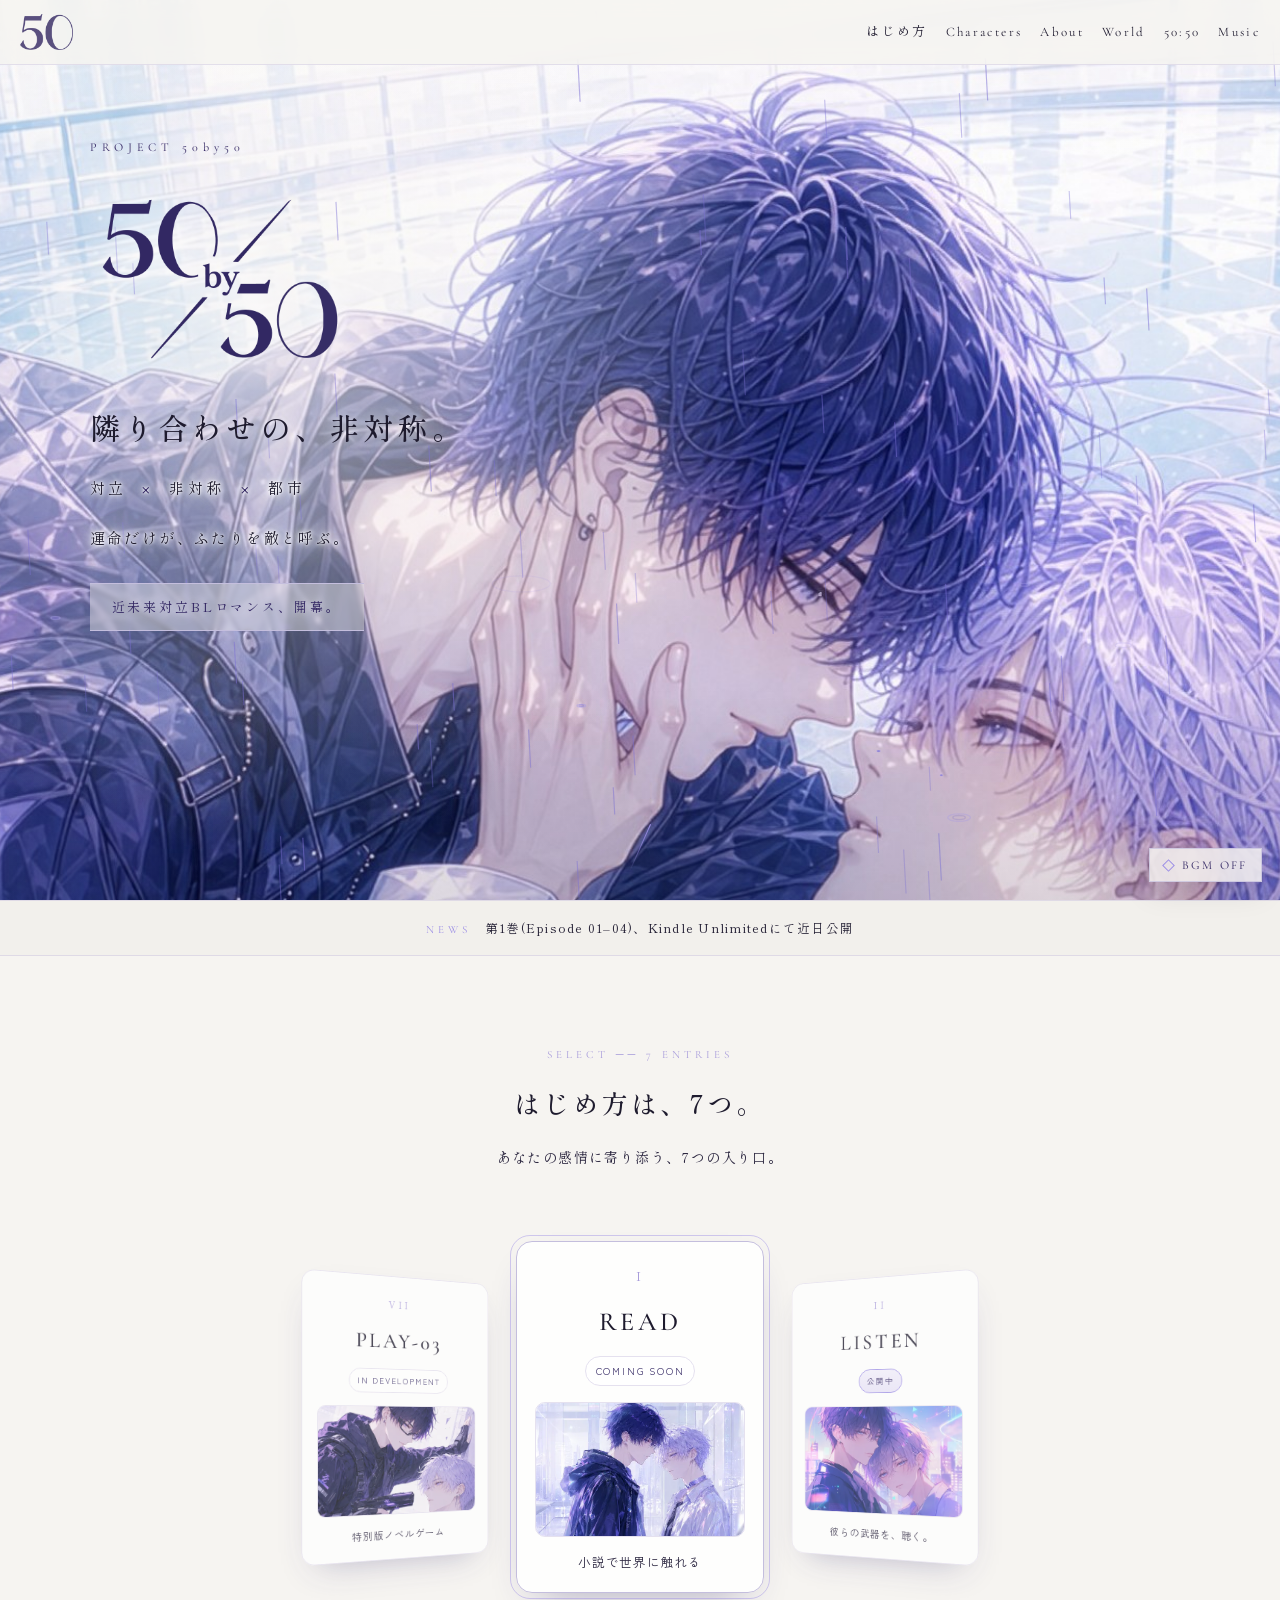
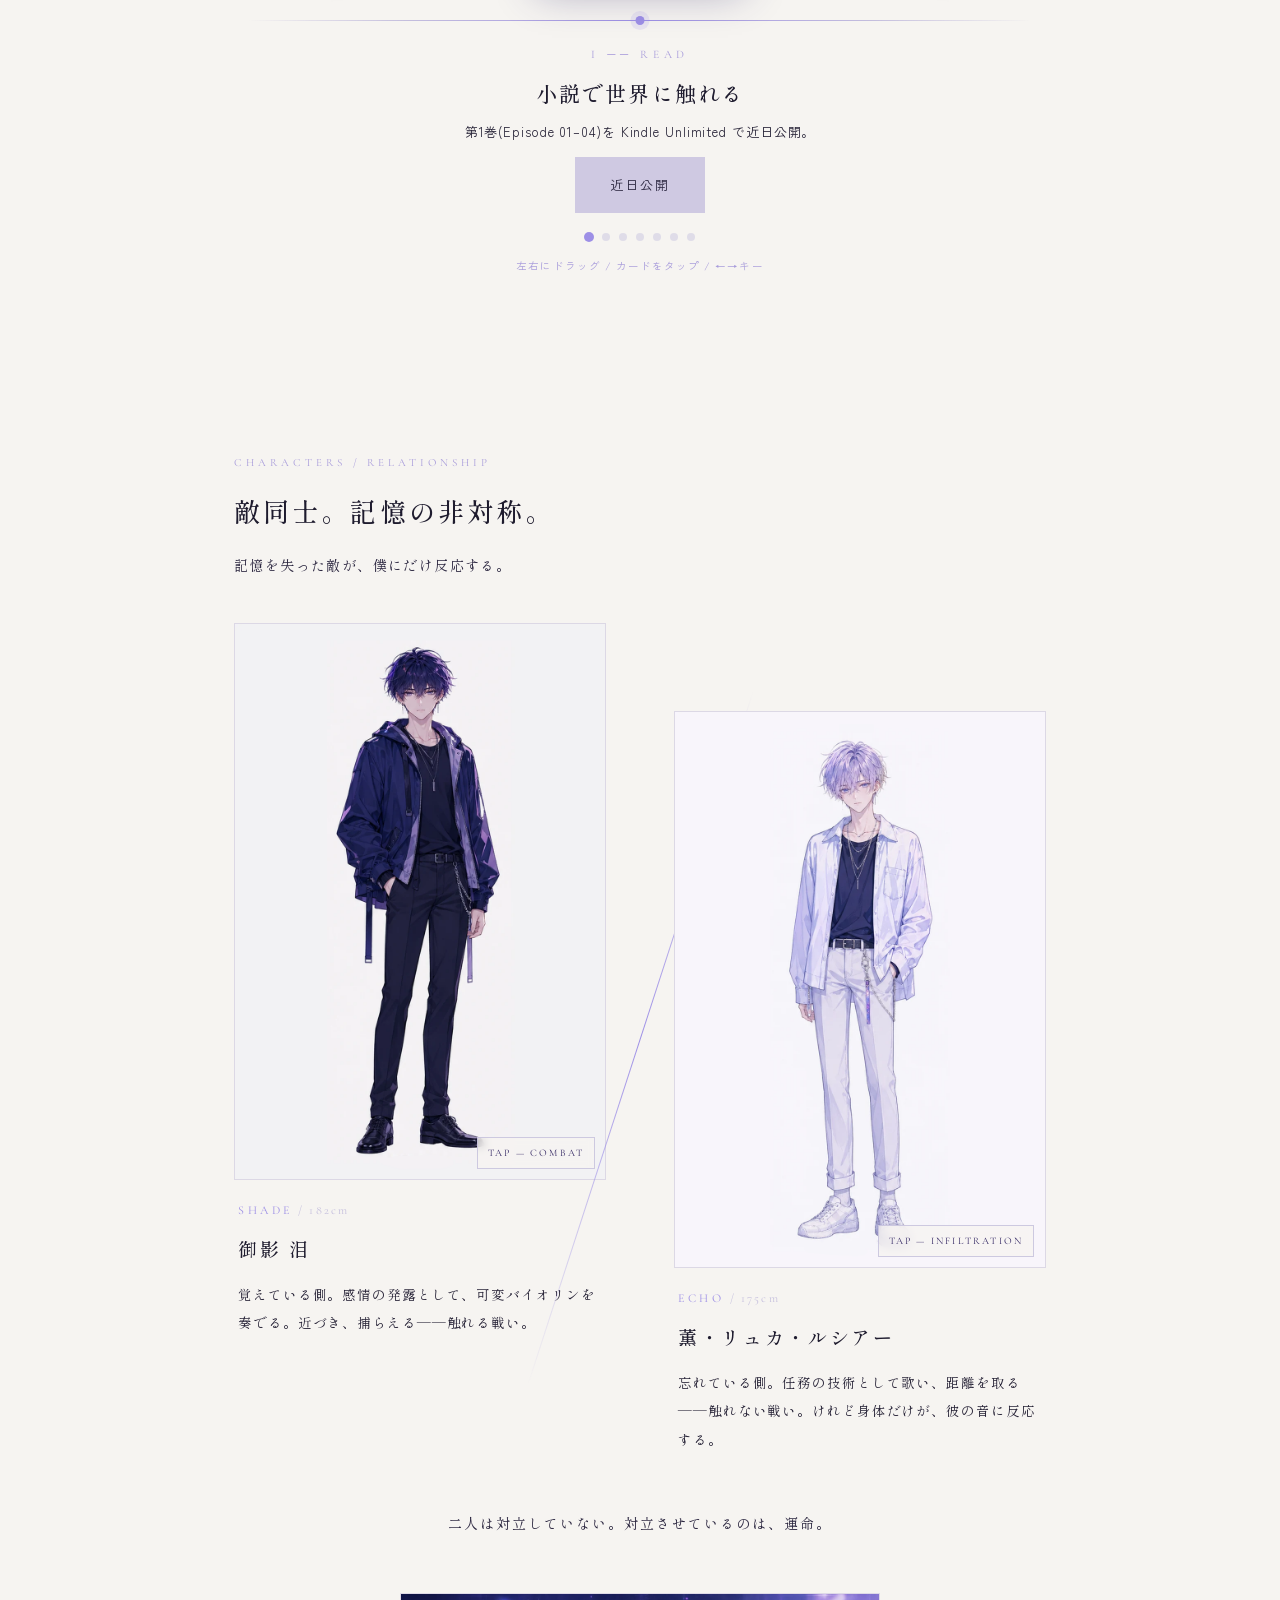
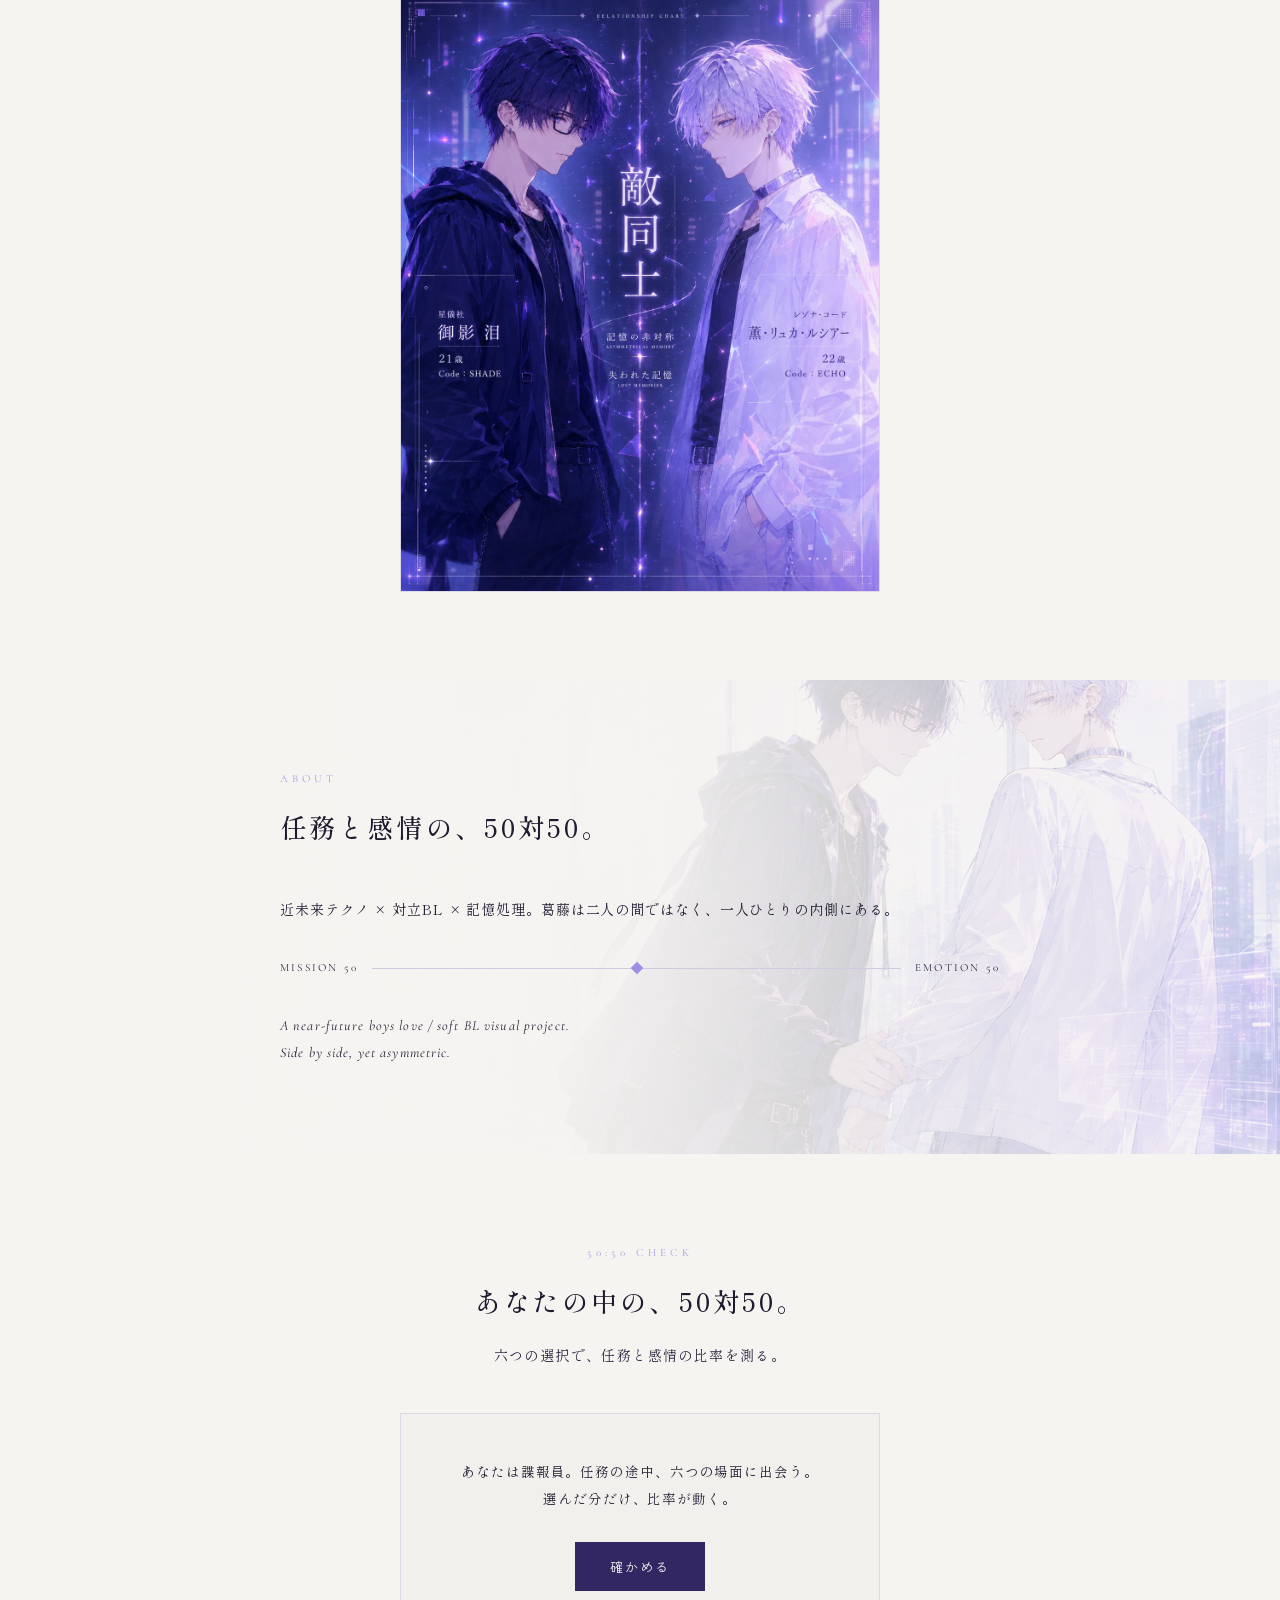
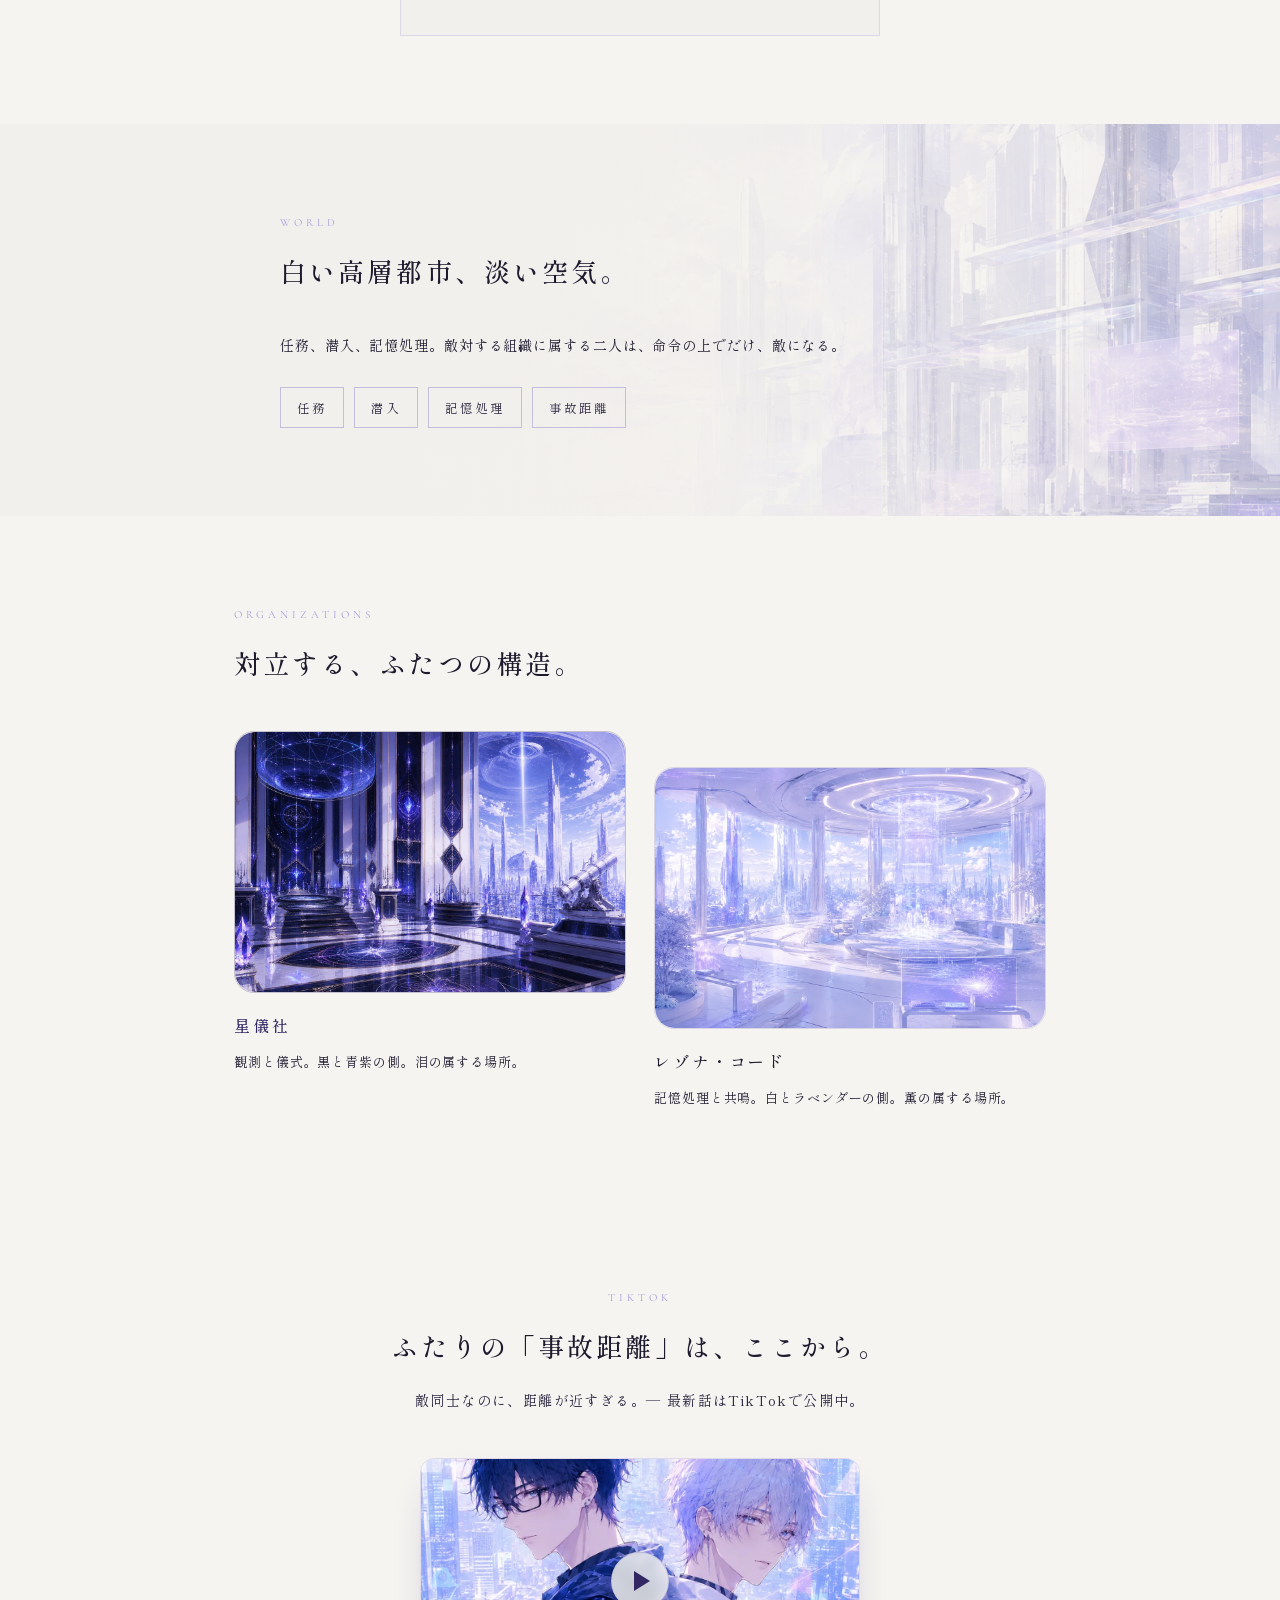
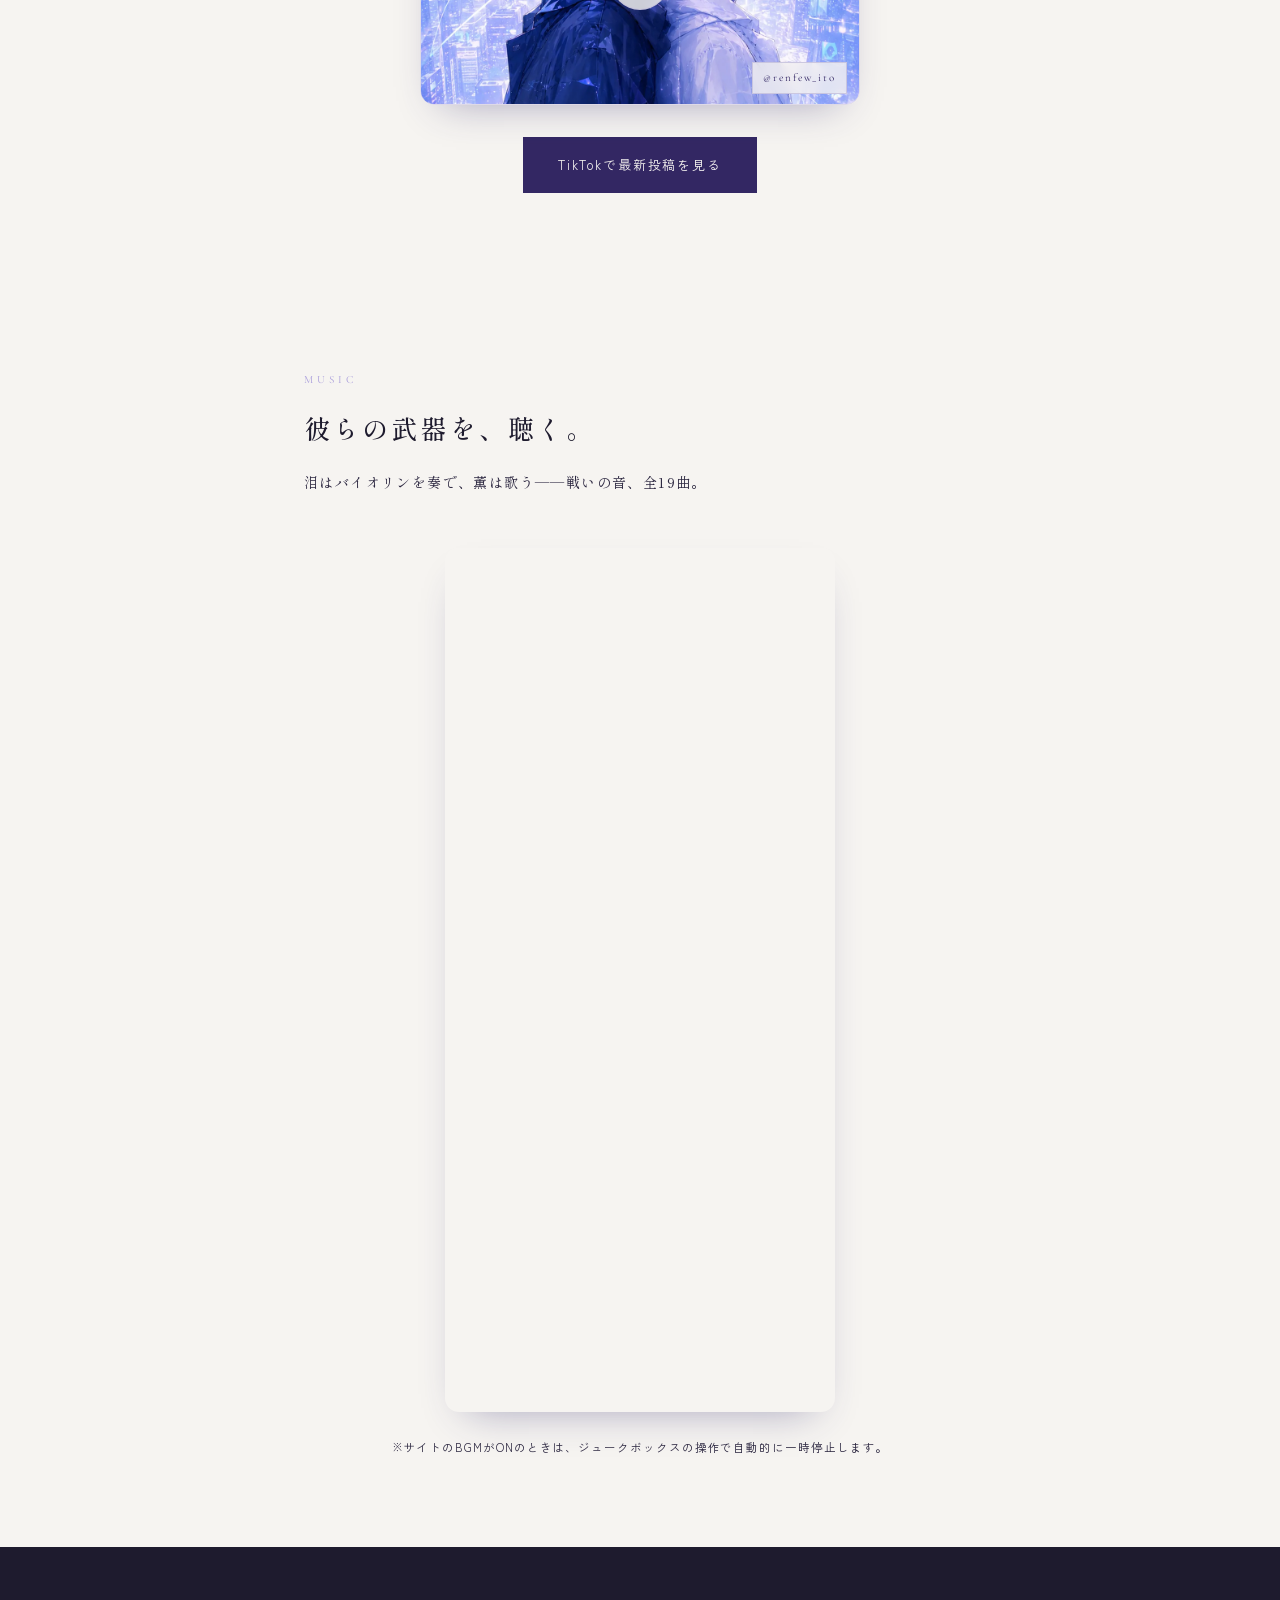
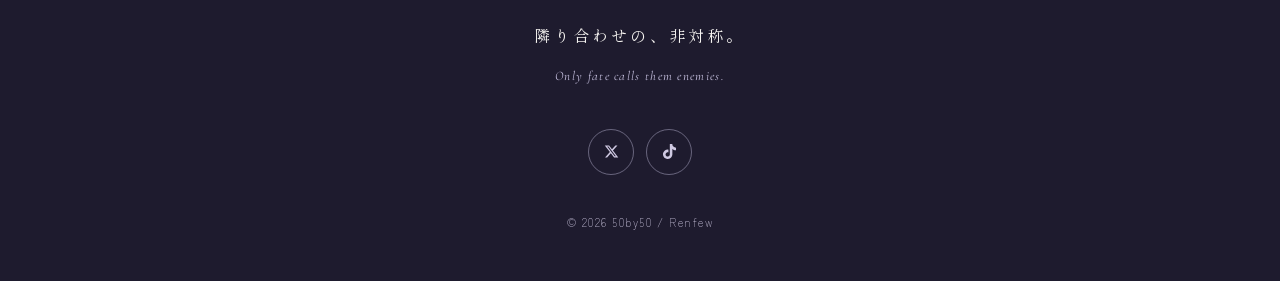
==== commit d0f3abe9: "Restructure the entry selector to seven entries New order: I READ (coming soon) / II LISTEN jukebox " ====
--- a/index.html
+++ b/index.html
@@ -94,9 +94,9 @@
 <!-- ===== 1.6 Entries（はじめ方は、6つ。） ===== -->
 <section class="section entries" id="entries" aria-label="はじめ方の選択">
   <div class="section-head fade">
-    <p class="eyebrow">SELECT&nbsp;──&nbsp;6&nbsp;ENTRIES</p>
-    <h2>はじめ方は、6つ。</h2>
-    <p class="section-lead">あなたの感情に寄り添う、6つの入り口。</p>
+    <p class="eyebrow">SELECT&nbsp;──&nbsp;7&nbsp;ENTRIES</p>
+    <h2>はじめ方は、7つ。</h2>
+    <p class="section-lead">あなたの感情に寄り添う、7つの入り口。</p>
   </div>
 
   <div class="entry-stage" id="entryStage" role="listbox" aria-label="入り口を選ぶ(左右にドラッグ)"></div>
--- a/style.css
+++ b/style.css
@@ -198,20 +198,43 @@
   font-family: var(--font-en);
   font-size: 13px;
   letter-spacing: 0.3em;
-  color: var(--dark-3);
+  color: var(--dark-1);
   margin-bottom: 26px;
   display: flex;
   justify-content: center;
   gap: 14px;
   align-items: baseline;
+  /* 暗い絵柄の上でも沈まないよう、光彩を多層で強める */
+  text-shadow:
+    0 0 2px #fff,
+    0 0 4px #fff,
+    0 0 7px #fff,
+    0 0 12px #fff,
+    0 0 20px #fff,
+    0 0 34px rgba(255, 255, 255, 0.95),
+    0 0 60px rgba(255, 255, 255, 0.85);
 }
 .hero-formula span { font-family: var(--font-display); font-size: 15px; }
-.hero-formula i { font-style: normal; color: var(--accent-rui); font-size: 11px; }
+.hero-formula i {
+  font-style: normal;
+  color: var(--logo-dark);
+  font-size: 25px;
+  line-height: 1;
+  align-self: center; /* 漢字と上下中央で揃える */
+}
 .hero-emotion {
   font-size: 15px;
   letter-spacing: 0.16em;
-  color: var(--dark-2);
+  color: var(--dark-1);
   margin-bottom: 40px;
+  text-shadow:
+    0 0 2px #fff,
+    0 0 4px #fff,
+    0 0 7px #fff,
+    0 0 12px #fff,
+    0 0 20px #fff,
+    0 0 34px rgba(255, 255, 255, 0.95),
+    0 0 60px rgba(255, 255, 255, 0.85);
 }
 .hero-genre {
   display: inline-block;
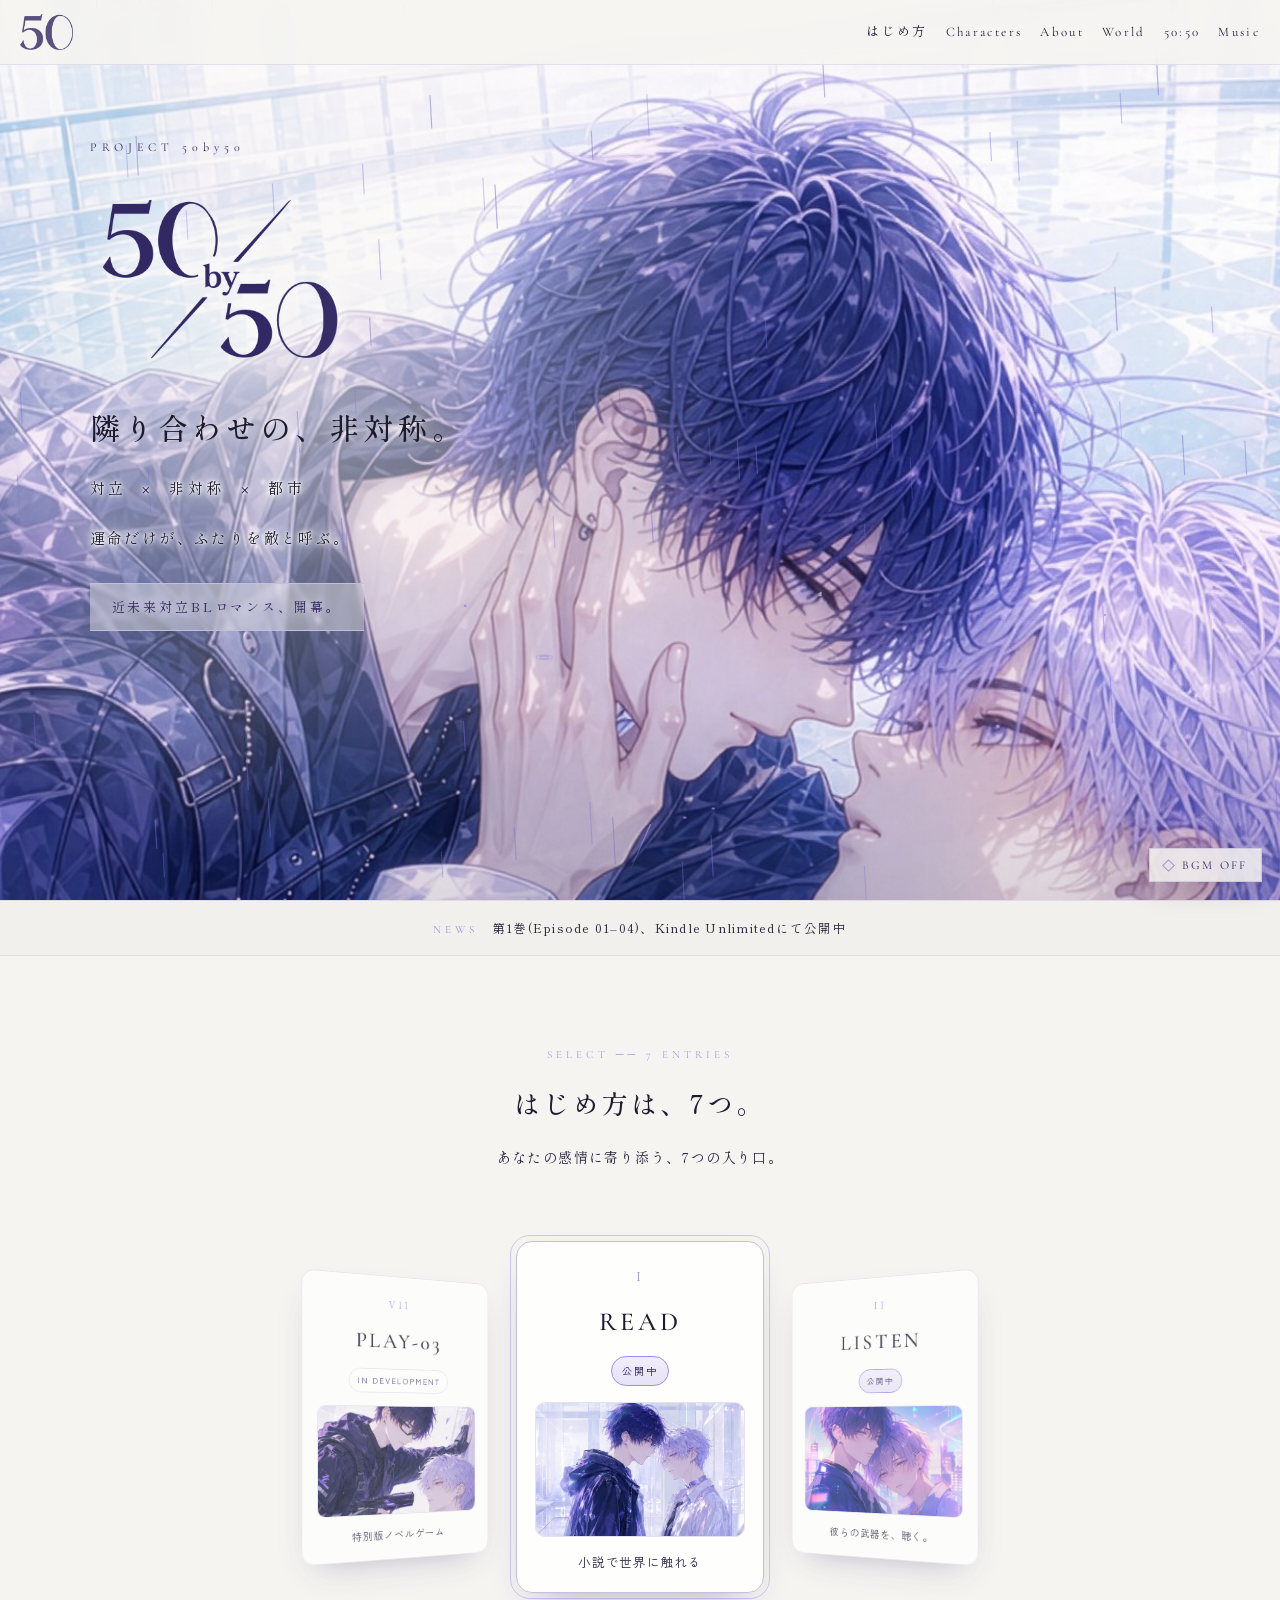
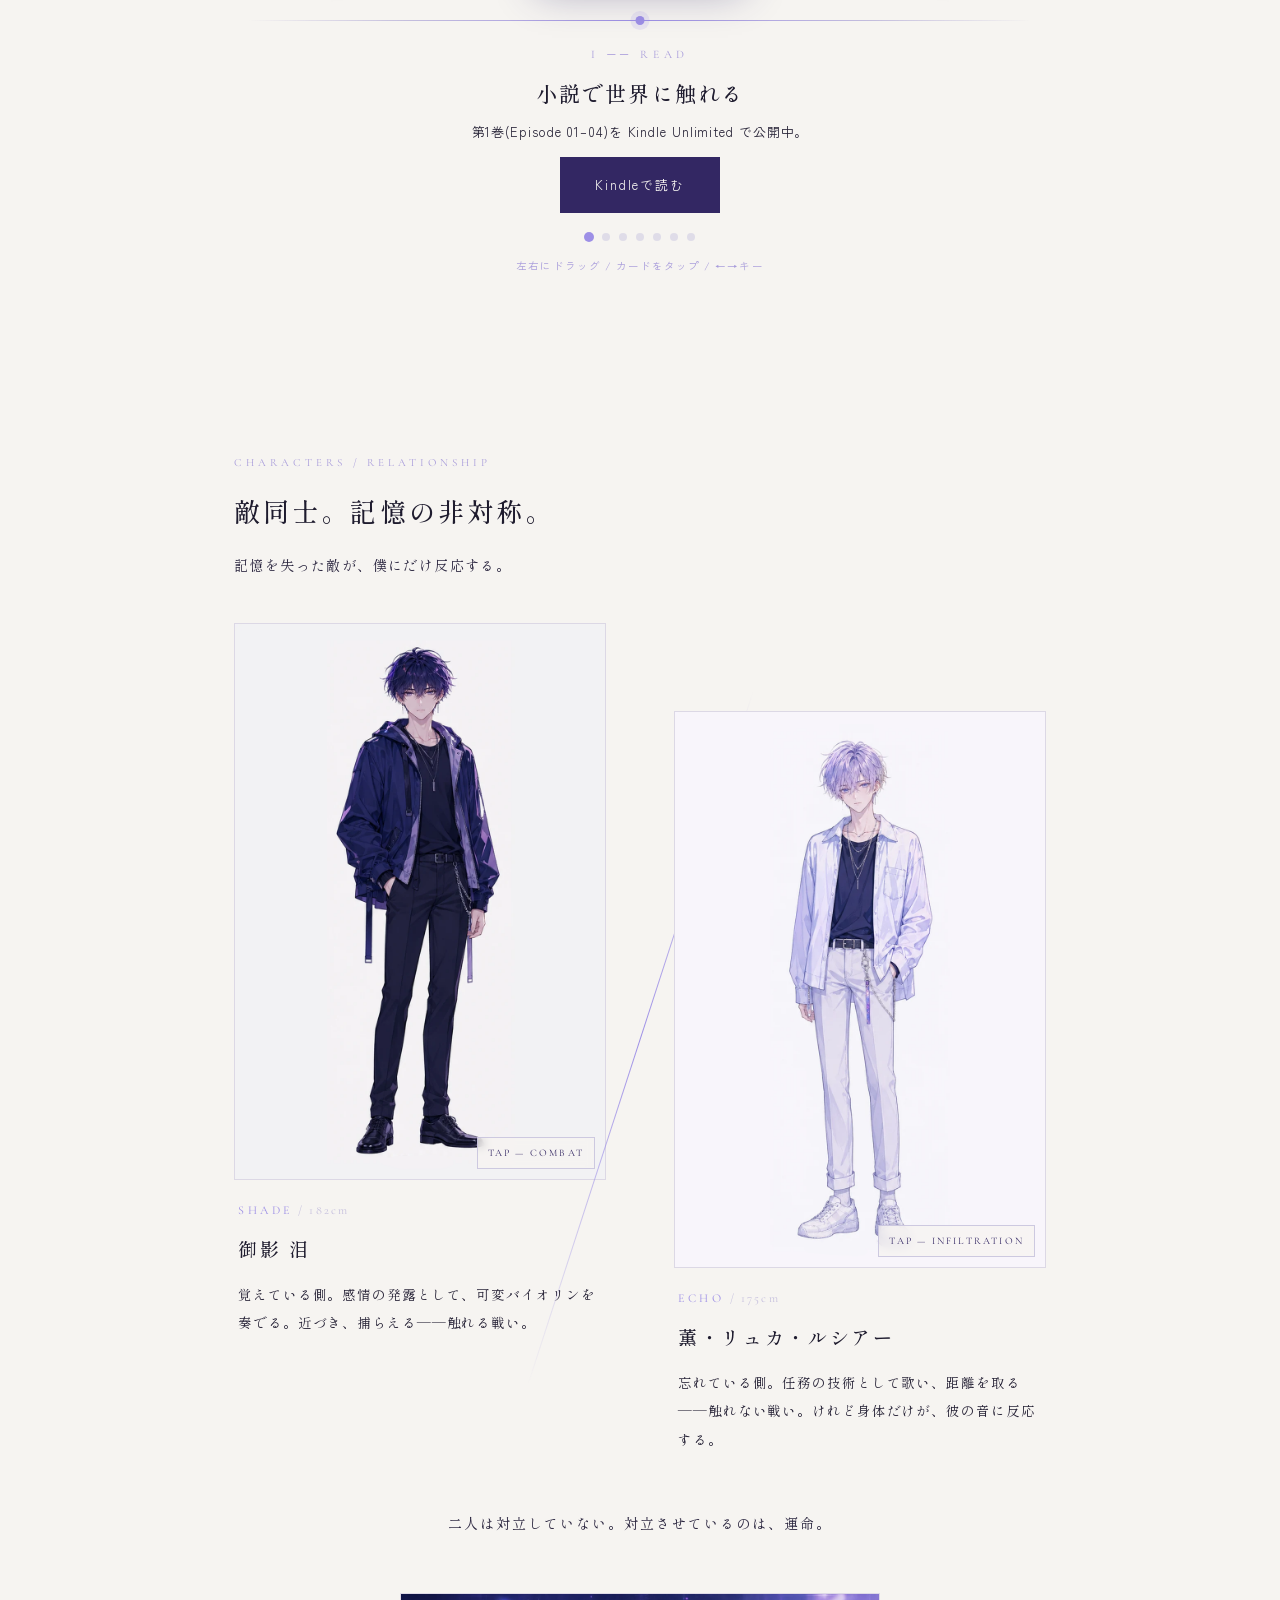
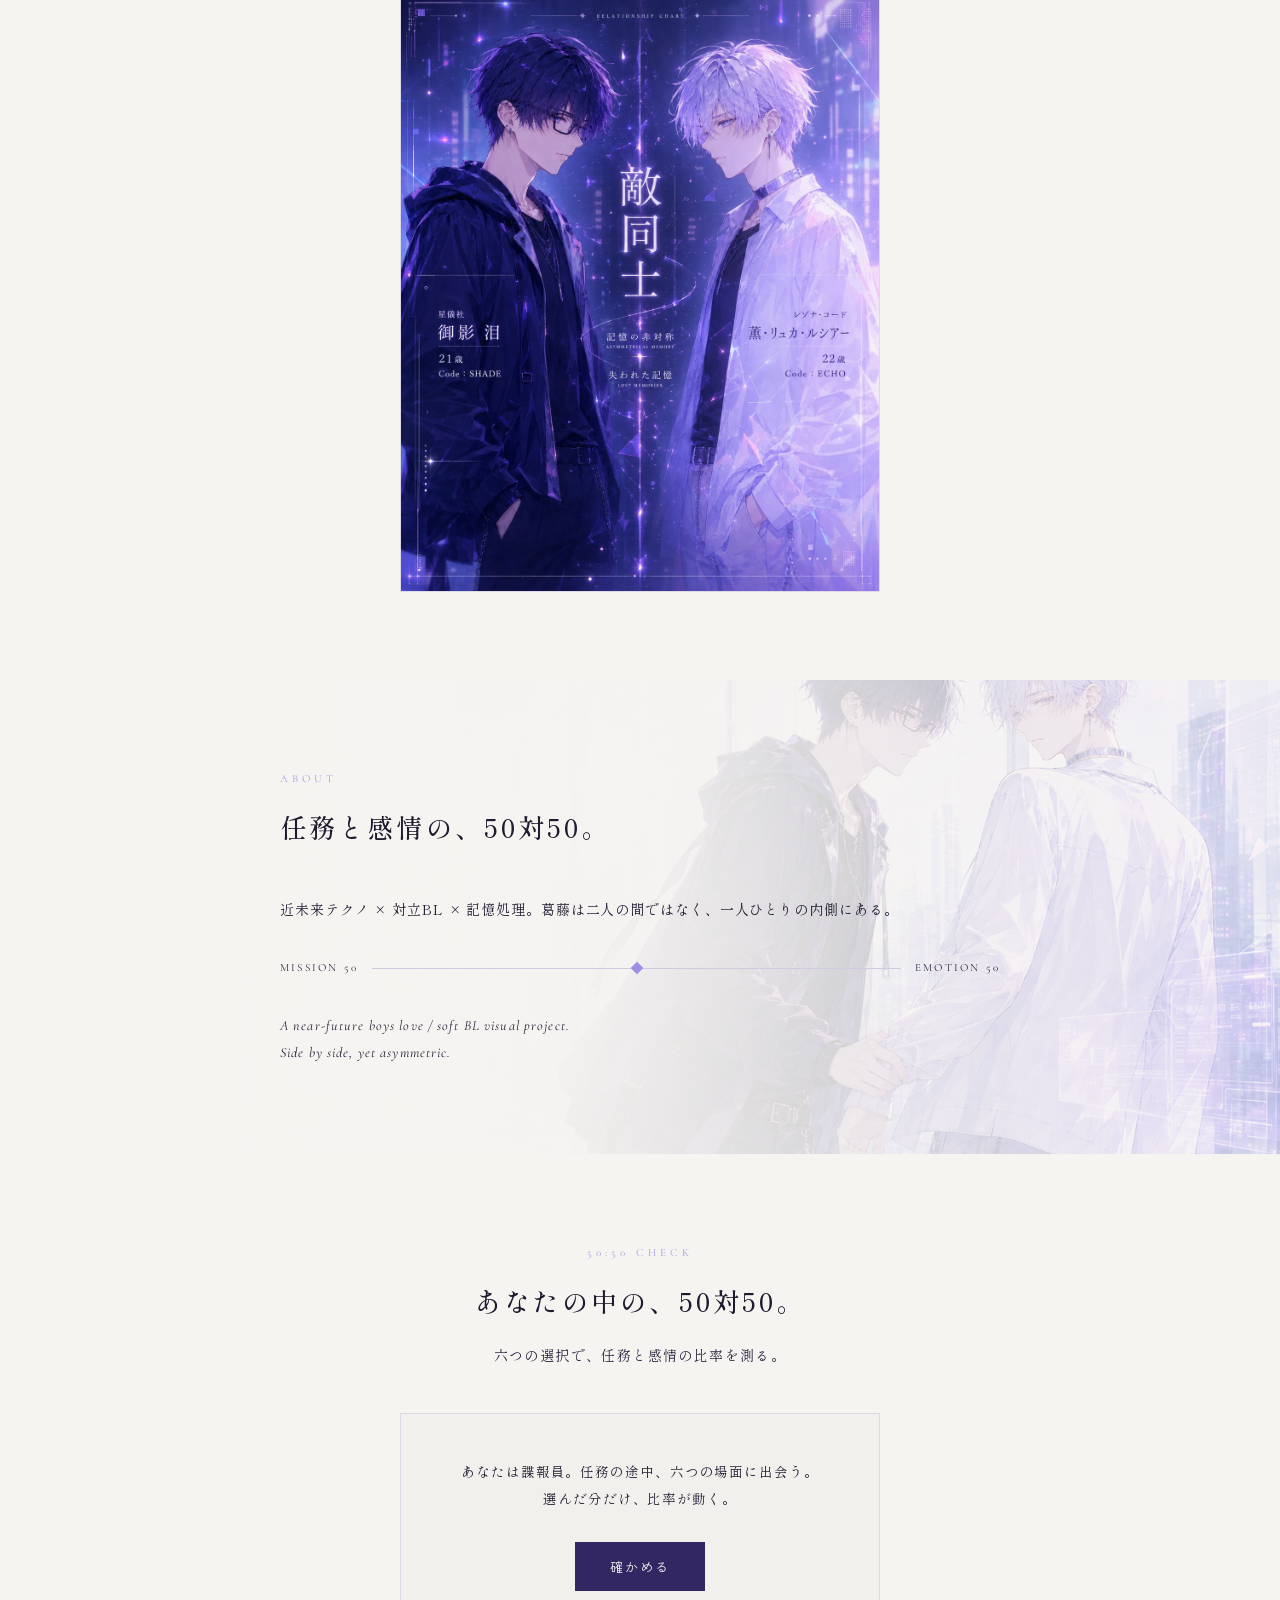
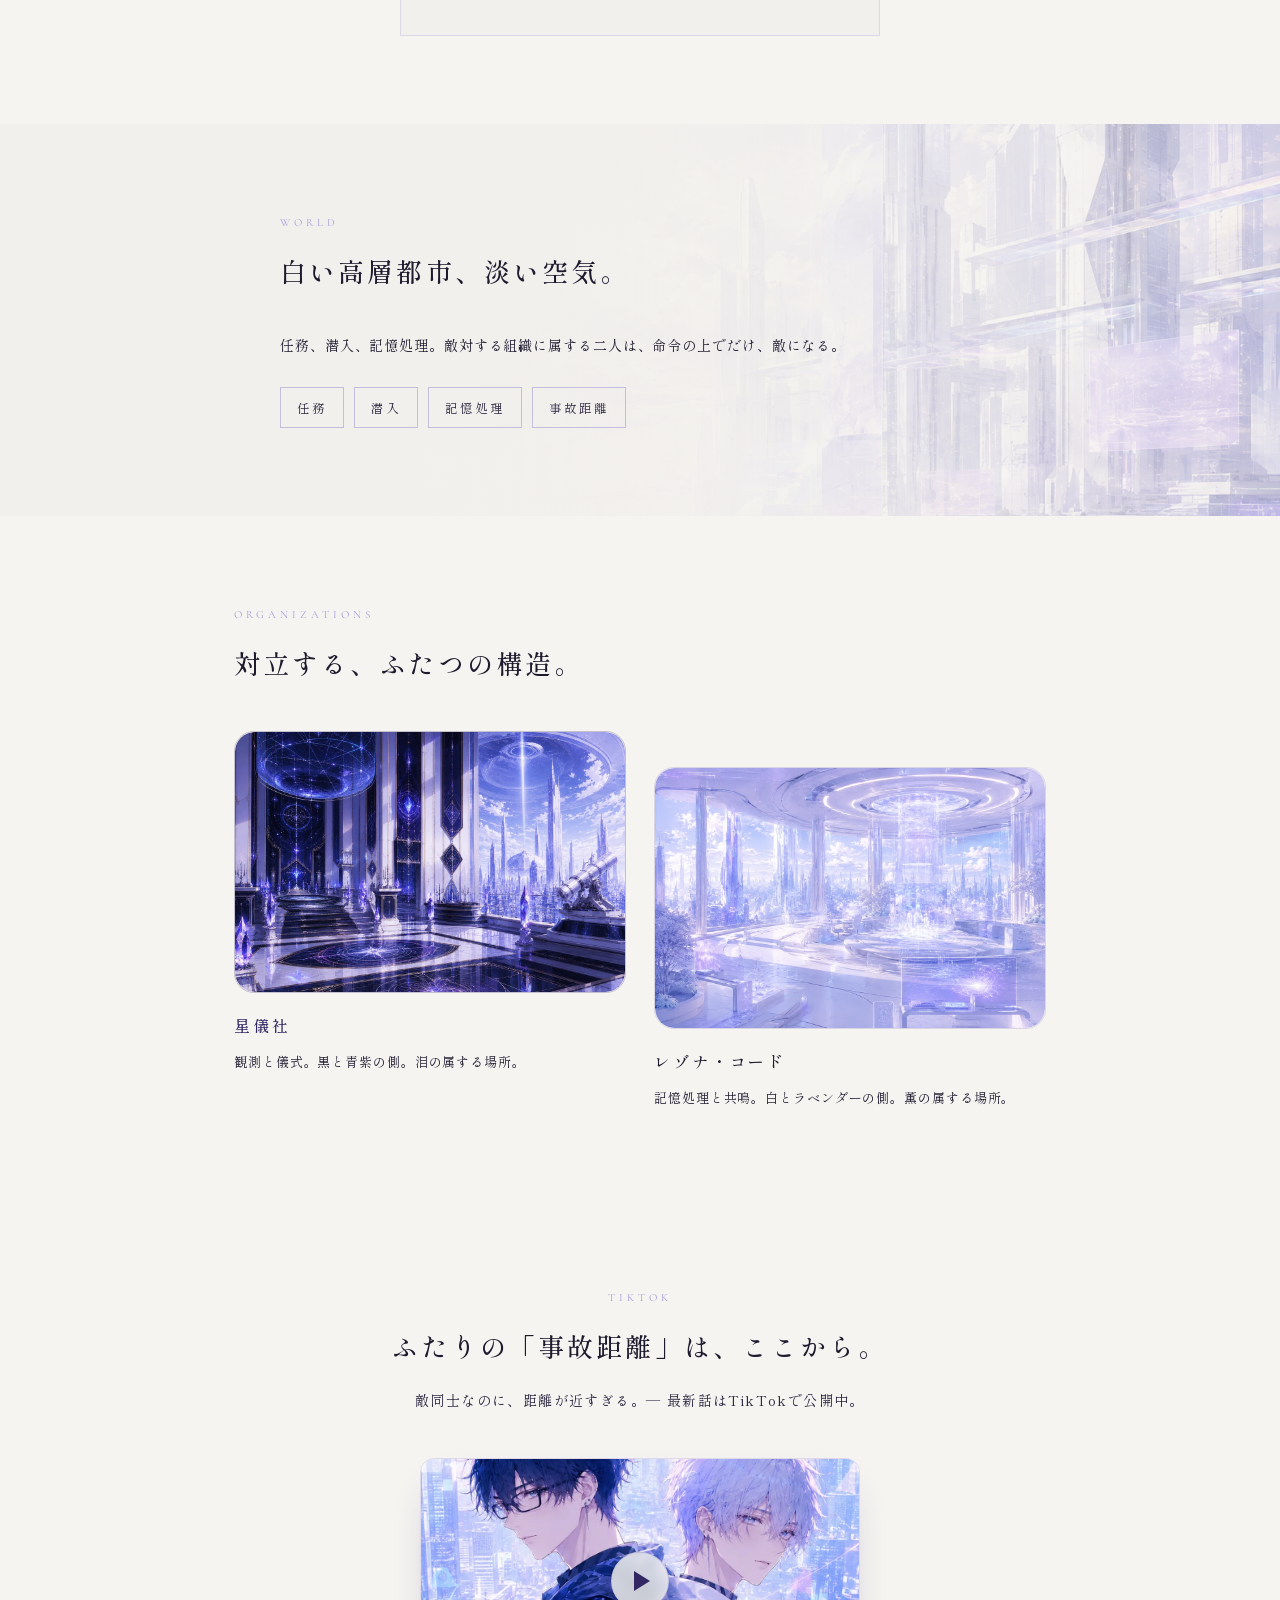
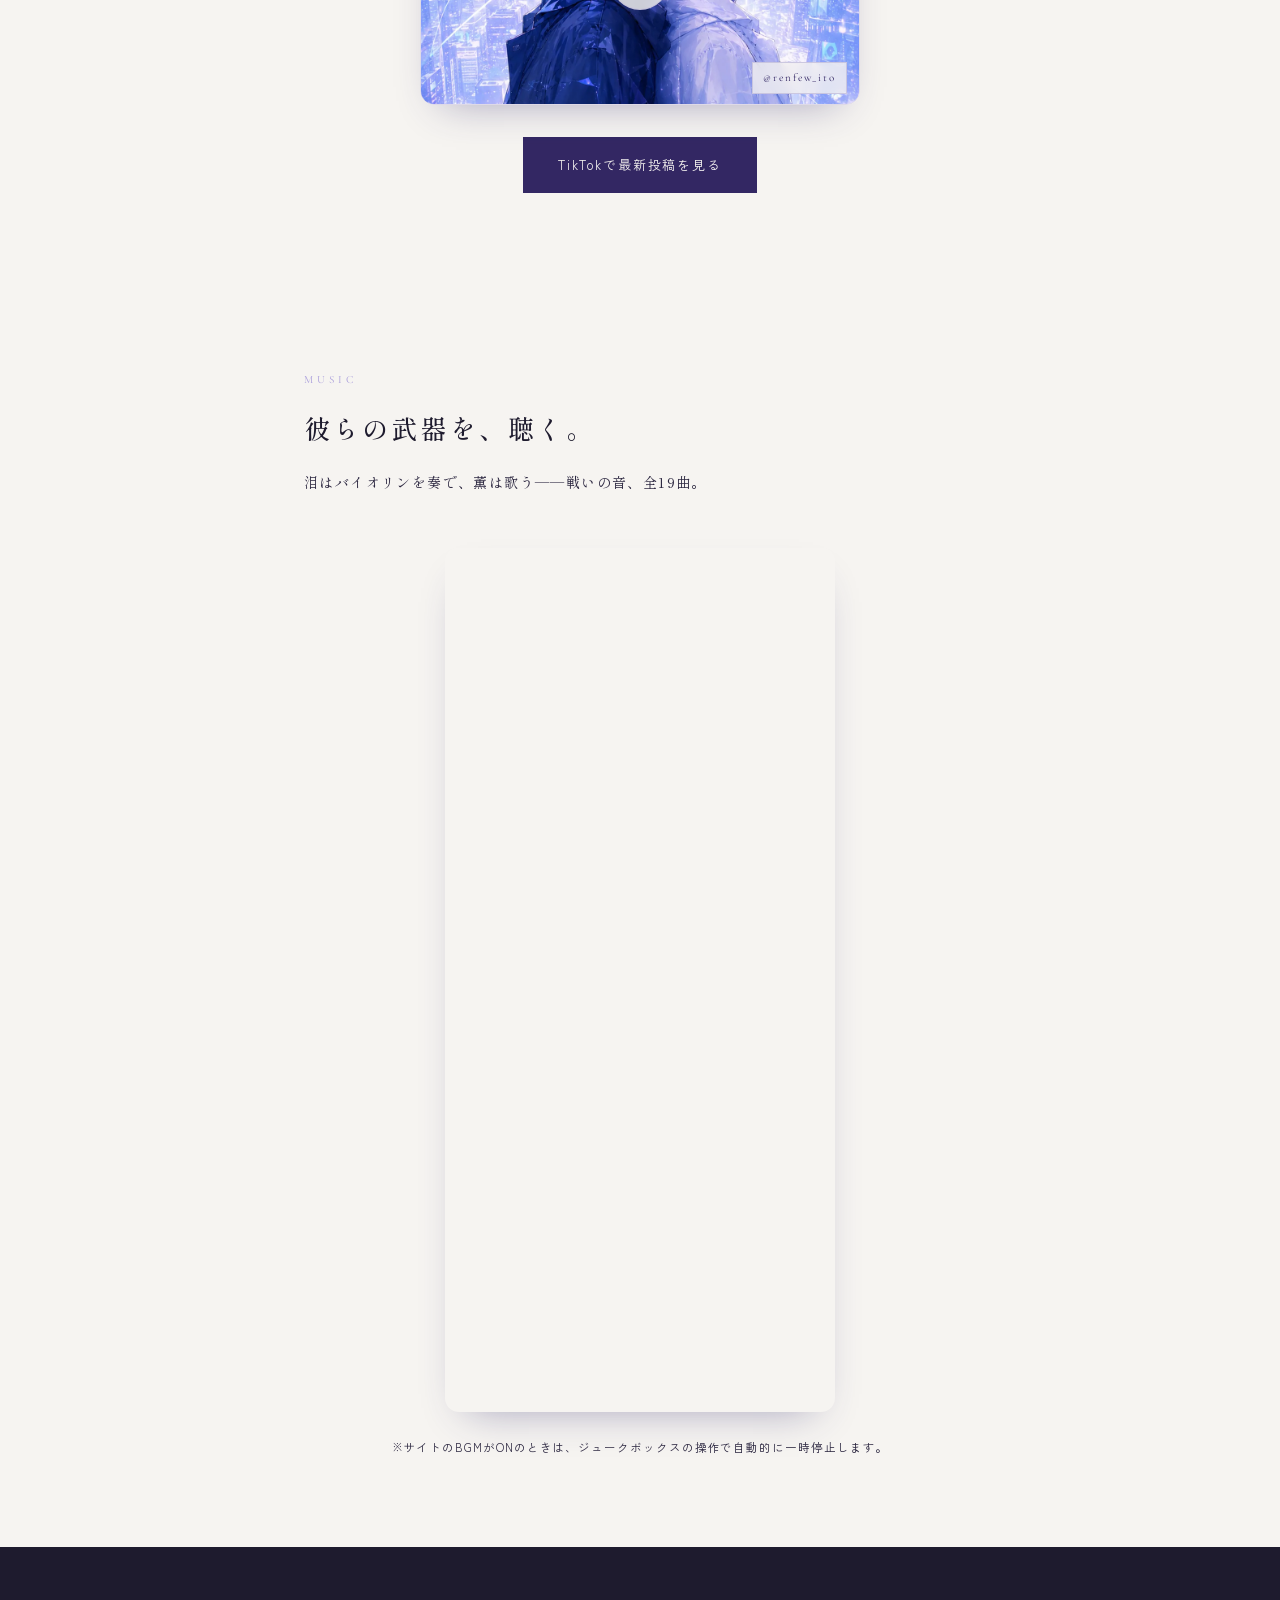
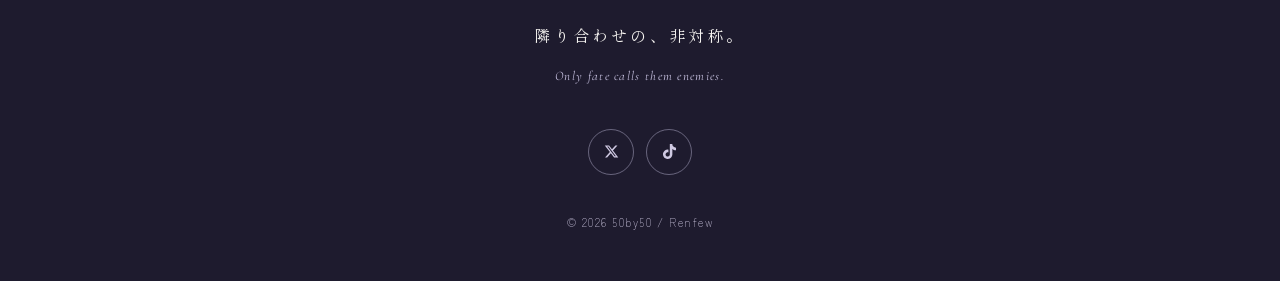
==== commit 1dc2bc38: "Take the novel live: link NEWS and the READ entry to Kindle Volume 1 (Episode 01-04) is published on" ====
--- a/index.html
+++ b/index.html
@@ -86,7 +86,7 @@
     <!-- 項目追加時: <li><time class="news-date" datetime="2026-01-01">2026.01.01</time><a class="news-text" href="URL">本文</a></li> -->
     <li>
       <span class="news-label">NEWS</span>
-      <span class="news-text">第1巻(Episode 01–04)、Kindle Unlimitedにて近日公開</span>
+      <a class="news-text" href="https://www.amazon.co.jp/dp/B0H9XNYRBP" target="_blank" rel="noopener">第1巻(Episode 01–04)、Kindle Unlimitedにて公開中</a>
     </li>
   </ul>
 </aside>
--- a/style.css
+++ b/style.css
@@ -514,6 +514,7 @@
   margin: 0 auto;
   max-width: 520px;
   line-height: 1.8;
+  white-space: pre-line; /* データ内の \n を改行として反映 */
 }
 .entry-cta { margin-top: 14px; }
 .entry-cta[aria-disabled="true"] {
